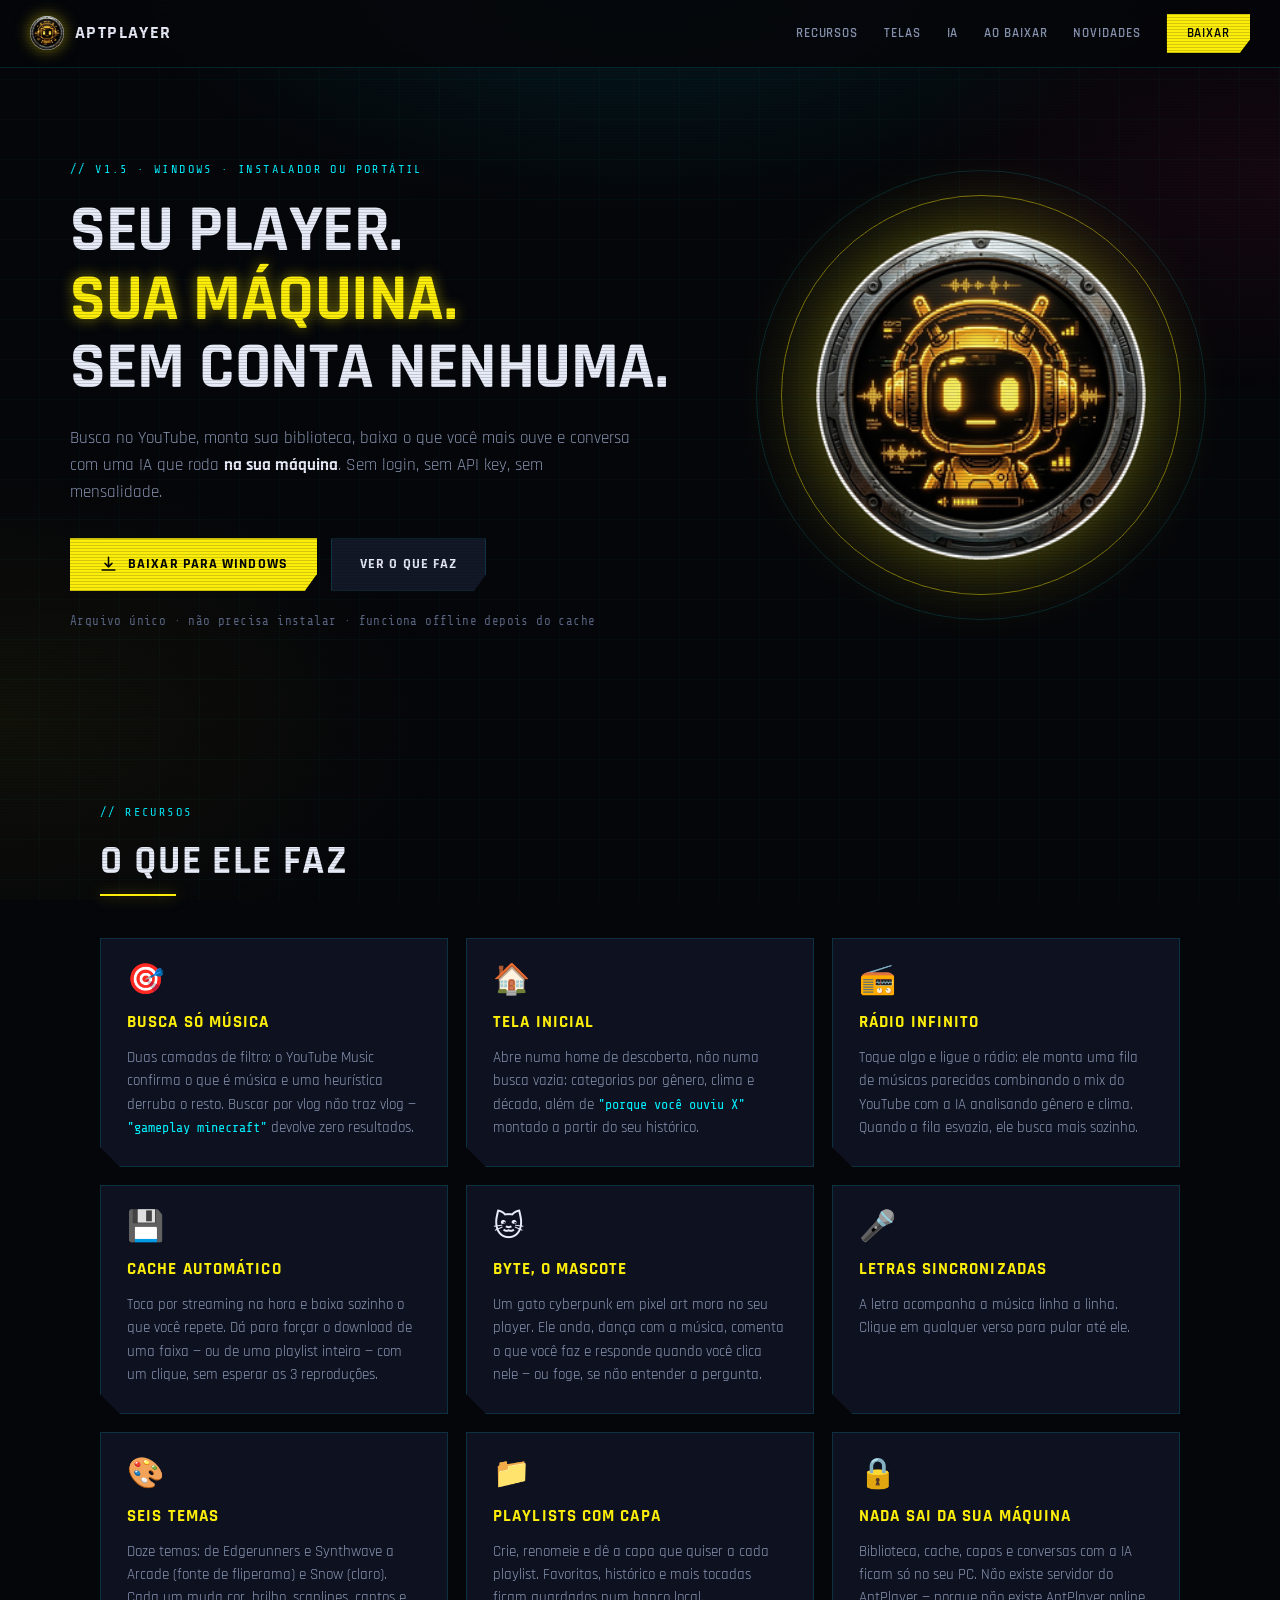
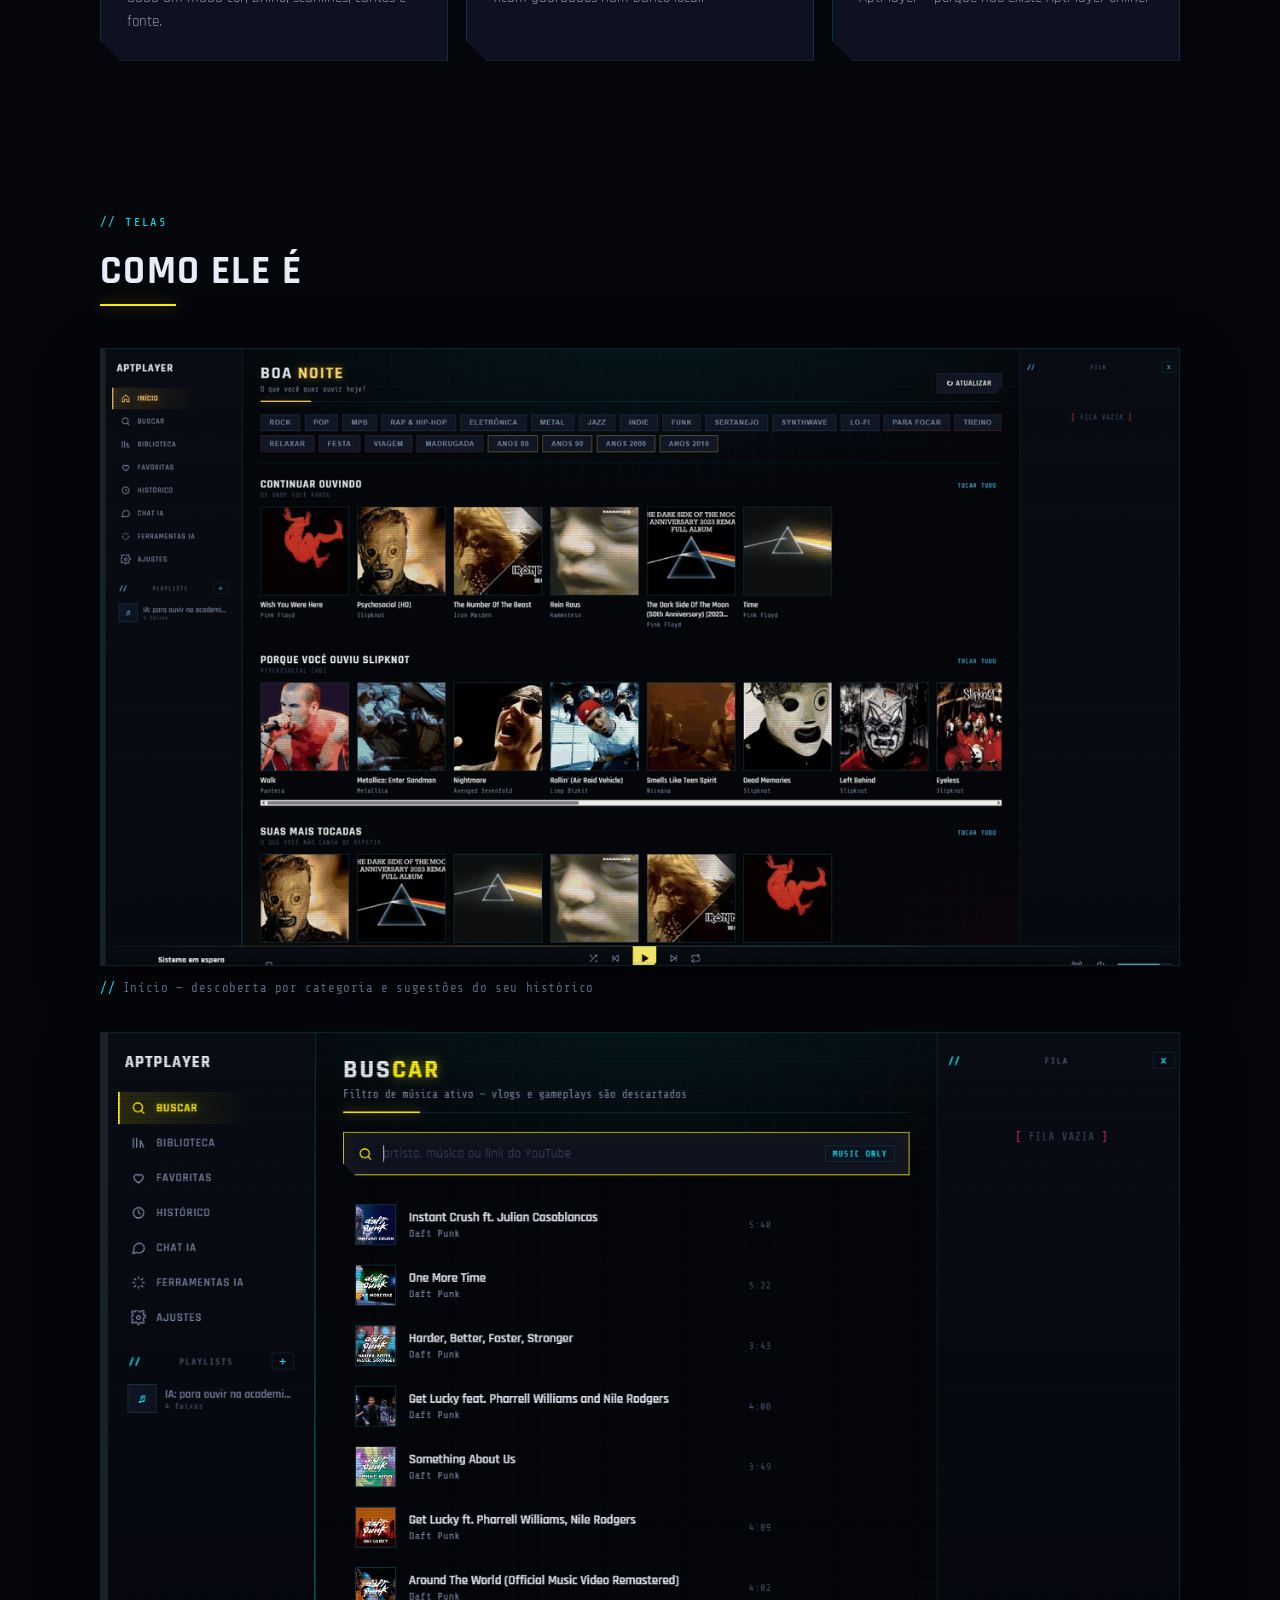
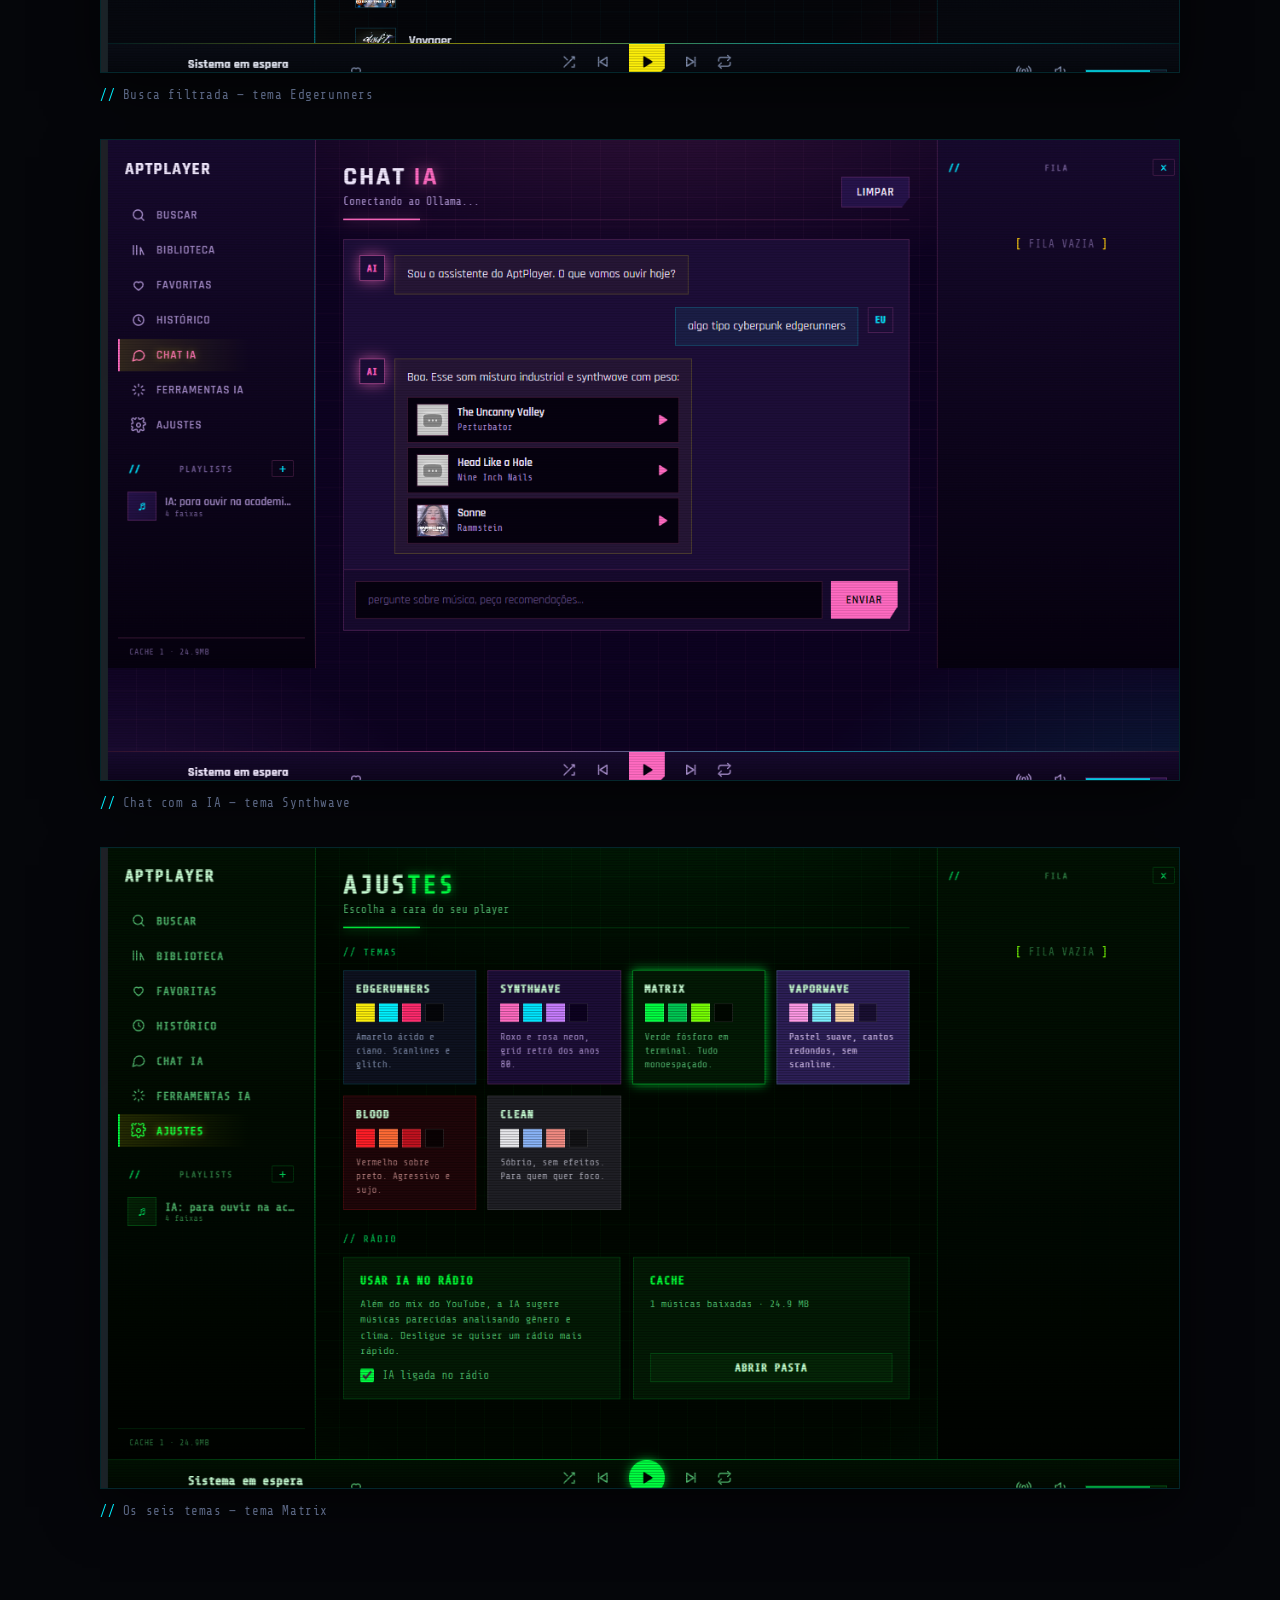
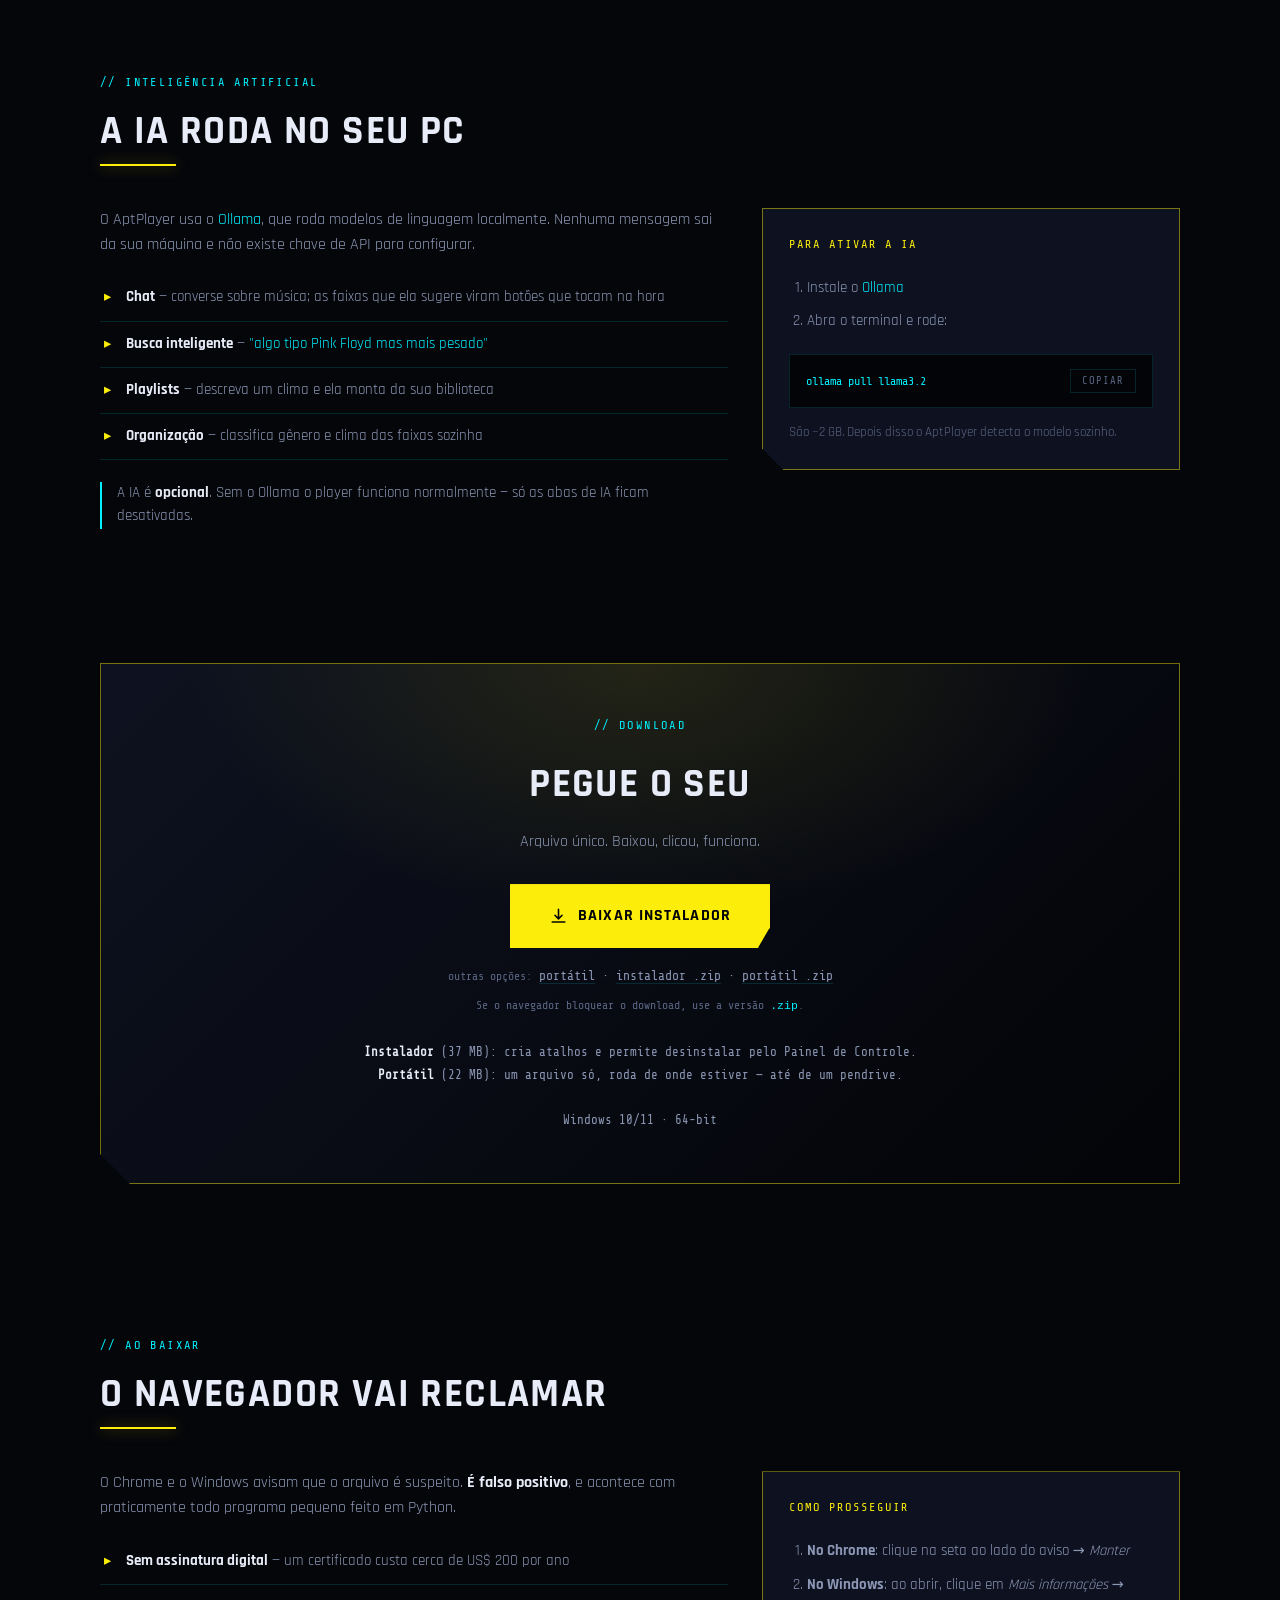
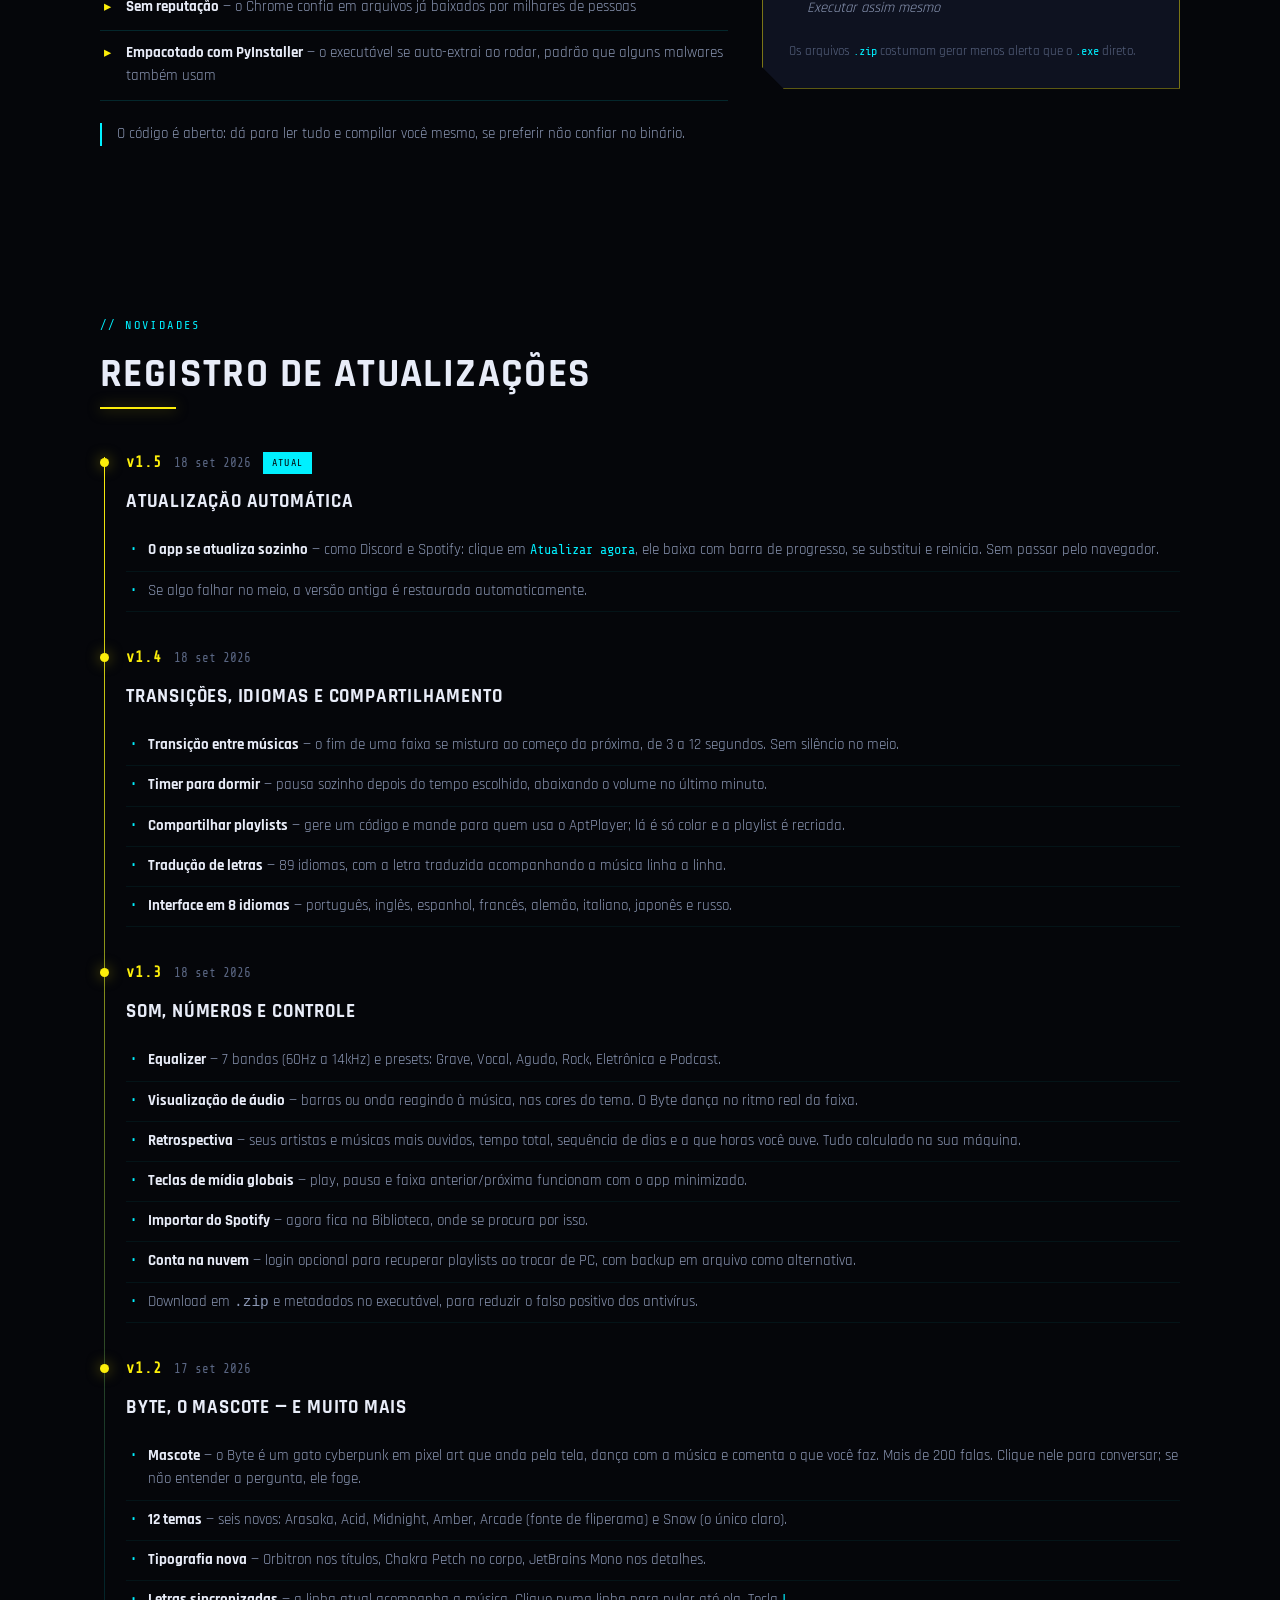
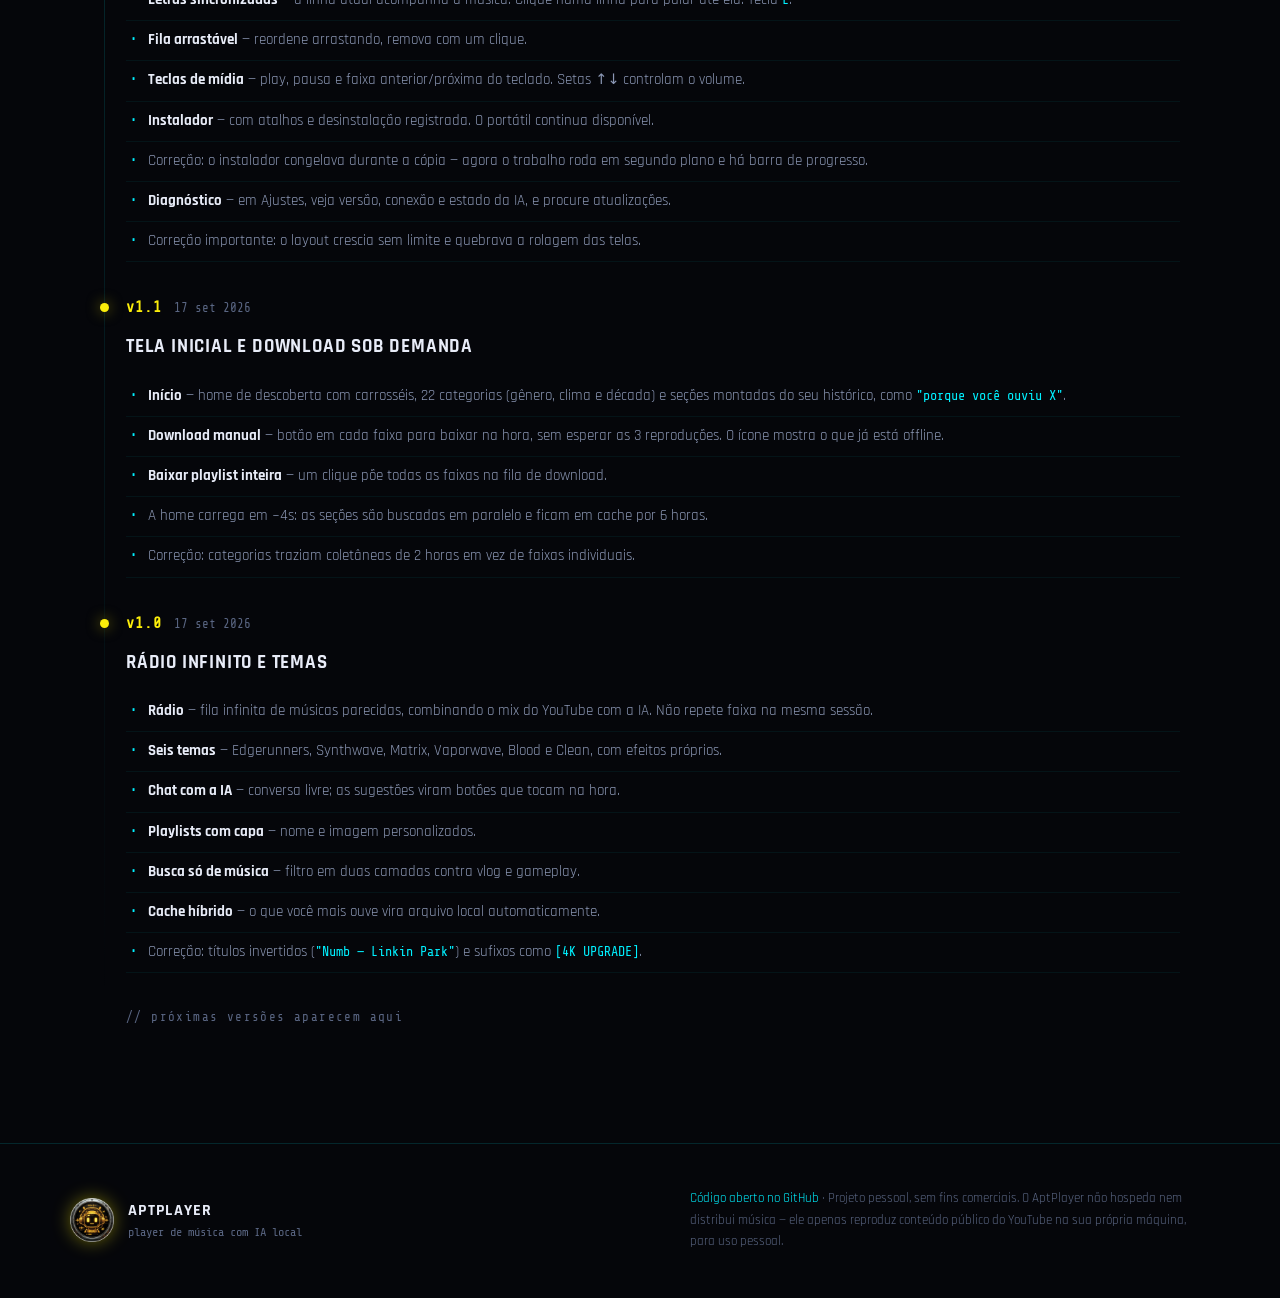
==== docs/index.html @ 970a230d "v1.5: atualizacao automatica no proprio app" ====
<!DOCTYPE html>
<html lang="pt-BR">
<head>
<meta charset="UTF-8">
<meta name="viewport" content="width=device-width, initial-scale=1">
<title>AptPlayer — player de música com IA local</title>
<meta name="description" content="Player de música que busca no YouTube, guarda sua biblioteca offline e conversa com uma IA rodando na sua máquina. Sem conta, sem API key, sem mensalidade.">
<meta property="og:title" content="AptPlayer">
<meta property="og:description" content="Player de música com IA local. Sem conta, sem API key, sem mensalidade.">
<meta property="og:image" content="assets/icon.png">
<meta property="og:type" content="website">
<link rel="icon" href="assets/favicon.ico">
<link rel="preconnect" href="https://fonts.googleapis.com">
<link rel="preconnect" href="https://fonts.gstatic.com" crossorigin>
<link href="https://fonts.googleapis.com/css2?family=Rajdhani:wght@400;500;600;700&family=Share+Tech+Mono&display=swap" rel="stylesheet">
<link rel="stylesheet" href="style.css">
</head>
<body>

<div class="scanlines"></div>
<div class="grid-bg"></div>

<!-- ===== NAV ===== -->
<nav class="nav">
  <a class="nav-brand" href="#top">
    <img src="assets/icon.png" alt="">
    <span>AptPlayer</span>
  </a>
  <div class="nav-links">
    <a href="#recursos">Recursos</a>
    <a href="#telas">Telas</a>
    <a href="#ia">IA</a>
    <a href="#avisos">Ao baixar</a>
    <a href="#changelog">Novidades</a>
    <a class="nav-cta" href="https://github.com/betterdev11312/aptplayer/releases/download/v1.5.0/AptPlayer.exe" download>Baixar</a>
  </div>
</nav>

<!-- ===== HERO ===== -->
<header class="hero" id="top">
  <div class="hero-inner">
    <div class="hero-text">
      <div class="kicker">// v1.5 · Windows · instalador ou portátil</div>
      <h1>Seu player.<br><span class="hl">Sua máquina.</span><br>Sem conta nenhuma.</h1>
      <p class="lead">
        Busca no YouTube, monta sua biblioteca, baixa o que você mais ouve e
        conversa com uma IA que roda <strong>na sua máquina</strong>.
        Sem login, sem API key, sem mensalidade.
      </p>
      <div class="hero-actions">
        <a class="btn primary" href="https://github.com/betterdev11312/aptplayer/releases/download/v1.5.0/AptPlayer.exe" download>
          <svg viewBox="0 0 24 24"><path d="M12 3v12m0 0 4.5-4.5M12 15l-4.5-4.5M4 19h16"/></svg>
          Baixar para Windows
        </a>
        <a class="btn ghost" href="#recursos">Ver o que faz</a>
      </div>
      <div class="hero-meta">
        Arquivo único · não precisa instalar · funciona offline depois do cache
      </div>
    </div>

    <div class="hero-art">
      <img src="assets/icon.png" alt="Ícone do AptPlayer" class="hero-icon">
      <div class="hero-ring"></div>
    </div>
  </div>
</header>

<!-- ===== RECURSOS ===== -->
<section class="section" id="recursos">
  <div class="section-head">
    <div class="kicker">// Recursos</div>
    <h2>O que ele faz</h2>
  </div>

  <div class="cards">
    <article class="card">
      <div class="card-icon">🎯</div>
      <h3>Busca só música</h3>
      <p>
        Duas camadas de filtro: o YouTube Music confirma o que é música e uma
        heurística derruba o resto. Buscar por vlog não traz vlog —
        <em>"gameplay minecraft"</em> devolve zero resultados.
      </p>
    </article>

    <article class="card">
      <div class="card-icon">🏠</div>
      <h3>Tela inicial</h3>
      <p>
        Abre numa home de descoberta, não numa busca vazia: categorias por
        gênero, clima e década, além de <em>"porque você ouviu X"</em> montado
        a partir do seu histórico.
      </p>
    </article>

    <article class="card">
      <div class="card-icon">📻</div>
      <h3>Rádio infinito</h3>
      <p>
        Toque algo e ligue o rádio: ele monta uma fila de músicas parecidas
        combinando o mix do YouTube com a IA analisando gênero e clima.
        Quando a fila esvazia, ele busca mais sozinho.
      </p>
    </article>

    <article class="card">
      <div class="card-icon">💾</div>
      <h3>Cache automático</h3>
      <p>
        Toca por streaming na hora e baixa sozinho o que você repete. Dá para
        forçar o download de uma faixa — ou de uma playlist inteira — com um
        clique, sem esperar as 3 reproduções.
      </p>
    </article>

    <article class="card">
      <div class="card-icon">🐱</div>
      <h3>Byte, o mascote</h3>
      <p>
        Um gato cyberpunk em pixel art mora no seu player. Ele anda, dança com
        a música, comenta o que você faz e responde quando você clica nele —
        ou foge, se não entender a pergunta.
      </p>
    </article>

    <article class="card">
      <div class="card-icon">🎤</div>
      <h3>Letras sincronizadas</h3>
      <p>
        A letra acompanha a música linha a linha. Clique em qualquer verso
        para pular até ele.
      </p>
    </article>

    <article class="card">
      <div class="card-icon">🎨</div>
      <h3>Seis temas</h3>
      <p>
        Doze temas: de Edgerunners e Synthwave a Arcade (fonte de fliperama)
        e Snow (claro). Cada um muda cor, brilho, scanlines, cantos e fonte.
      </p>
    </article>

    <article class="card">
      <div class="card-icon">📁</div>
      <h3>Playlists com capa</h3>
      <p>
        Crie, renomeie e dê a capa que quiser a cada playlist. Favoritas,
        histórico e mais tocadas ficam guardados num banco local.
      </p>
    </article>

    <article class="card">
      <div class="card-icon">🔒</div>
      <h3>Nada sai da sua máquina</h3>
      <p>
        Biblioteca, cache, capas e conversas com a IA ficam só no seu PC.
        Não existe servidor do AptPlayer — porque não existe AptPlayer online.
      </p>
    </article>
  </div>
</section>

<!-- ===== TELAS ===== -->
<section class="section" id="telas">
  <div class="section-head">
    <div class="kicker">// Telas</div>
    <h2>Como ele é</h2>
  </div>

  <div class="shots">
    <figure class="shot">
      <img src="assets/shot-home.png" alt="Tela inicial do AptPlayer" loading="lazy">
      <figcaption>Início — descoberta por categoria e sugestões do seu histórico</figcaption>
    </figure>
    <figure class="shot">
      <img src="assets/shot-search.png" alt="Tela de busca do AptPlayer" loading="lazy">
      <figcaption>Busca filtrada — tema Edgerunners</figcaption>
    </figure>
    <figure class="shot">
      <img src="assets/shot-chat.png" alt="Chat com a IA" loading="lazy">
      <figcaption>Chat com a IA — tema Synthwave</figcaption>
    </figure>
    <figure class="shot">
      <img src="assets/shot-themes.png" alt="Seletor de temas" loading="lazy">
      <figcaption>Os seis temas — tema Matrix</figcaption>
    </figure>
  </div>
</section>

<!-- ===== IA ===== -->
<section class="section" id="ia">
  <div class="section-head">
    <div class="kicker">// Inteligência artificial</div>
    <h2>A IA roda no seu PC</h2>
  </div>

  <div class="split">
    <div class="split-text">
      <p>
        O AptPlayer usa o <a href="https://ollama.com" target="_blank" rel="noopener">Ollama</a>,
        que roda modelos de linguagem localmente. Nenhuma mensagem sai da sua
        máquina e não existe chave de API para configurar.
      </p>
      <ul class="feature-list">
        <li><strong>Chat</strong> — converse sobre música; as faixas que ela sugere viram botões que tocam na hora</li>
        <li><strong>Busca inteligente</strong> — <em>"algo tipo Pink Floyd mas mais pesado"</em></li>
        <li><strong>Playlists</strong> — descreva um clima e ela monta da sua biblioteca</li>
        <li><strong>Organização</strong> — classifica gênero e clima das faixas sozinha</li>
      </ul>
      <p class="note">
        A IA é <strong>opcional</strong>. Sem o Ollama o player funciona normalmente —
        só as abas de IA ficam desativadas.
      </p>
    </div>

    <div class="split-box">
      <div class="box-title">Para ativar a IA</div>
      <ol class="steps">
        <li>Instale o <a href="https://ollama.com" target="_blank" rel="noopener">Ollama</a></li>
        <li>Abra o terminal e rode:</li>
      </ol>
      <div class="code">
        <code>ollama pull llama3.2</code>
        <button class="copy" data-copy="ollama pull llama3.2" title="Copiar">copiar</button>
      </div>
      <p class="box-note">
        São ~2 GB. Depois disso o AptPlayer detecta o modelo sozinho.
      </p>
    </div>
  </div>
</section>

<!-- ===== DOWNLOAD ===== -->
<section class="section download" id="download">
  <div class="dl-box">
    <div class="kicker">// Download</div>
    <h2>Pegue o seu</h2>
    <p>Arquivo único. Baixou, clicou, funciona.</p>
    <a class="btn primary big" href="https://github.com/betterdev11312/aptplayer/releases/download/v1.5.0/AptPlayer-Setup.exe" download>
      <svg viewBox="0 0 24 24"><path d="M12 3v12m0 0 4.5-4.5M12 15l-4.5-4.5M4 19h16"/></svg>
      Baixar instalador
    </a>
    <div class="dl-alt">
      <span>outras opções:</span>
      <a href="https://github.com/betterdev11312/aptplayer/releases/download/v1.5.0/AptPlayer.exe" download>portátil</a> ·
      <a href="https://github.com/betterdev11312/aptplayer/releases/download/v1.5.0/AptPlayer-Setup.zip" download>instalador .zip</a> ·
      <a href="https://github.com/betterdev11312/aptplayer/releases/download/v1.5.0/AptPlayer.zip" download>portátil .zip</a>
      <div class="dl-zip-hint">
        Se o navegador bloquear o download, use a versão <code>.zip</code>.
      </div>
    </div>
    <div class="dl-meta">
      <strong>Instalador</strong> (37 MB): cria atalhos e permite desinstalar
      pelo Painel de Controle.<br>
      <strong>Portátil</strong> (22 MB): um arquivo só, roda de onde estiver —
      até de um pendrive.<br><br>
      Windows 10/11 · 64-bit
    </div>
  </div>
</section>

<!-- ===== AVISOS ===== -->
<section class="section" id="avisos">
  <div class="section-head">
    <div class="kicker">// Ao baixar</div>
    <h2>O navegador vai reclamar</h2>
  </div>

  <div class="split">
    <div class="split-text">
      <p>
        O Chrome e o Windows avisam que o arquivo é suspeito. <strong>É falso
        positivo</strong>, e acontece com praticamente todo programa pequeno
        feito em Python.
      </p>
      <ul class="feature-list">
        <li><strong>Sem assinatura digital</strong> — um certificado custa cerca de US$ 200 por ano</li>
        <li><strong>Sem reputação</strong> — o Chrome confia em arquivos já baixados por milhares de pessoas</li>
        <li><strong>Empacotado com PyInstaller</strong> — o executável se auto-extrai ao rodar, padrão que alguns malwares também usam</li>
      </ul>
      <p class="note">
        O código é aberto: dá para ler tudo e compilar você mesmo, se preferir
        não confiar no binário.
      </p>
    </div>

    <div class="split-box">
      <div class="box-title">Como prosseguir</div>
      <ol class="steps">
        <li><strong>No Chrome</strong>: clique na seta ao lado do aviso →
            <em>Manter</em></li>
        <li><strong>No Windows</strong>: ao abrir, clique em
            <em>Mais informações</em> → <em>Executar assim mesmo</em></li>
      </ol>
      <p class="box-note">
        Os arquivos <code>.zip</code> costumam gerar menos alerta que o
        <code>.exe</code> direto.
      </p>
    </div>
  </div>
</section>

<!-- ===== CHANGELOG ===== -->
<section class="section" id="changelog">
  <div class="section-head">
    <div class="kicker">// Novidades</div>
    <h2>Registro de atualizações</h2>
  </div>

  <div class="timeline">

    <article class="entry">
      <div class="entry-mark"></div>
      <div class="entry-body">
        <div class="entry-head">
          <span class="version">v1.5</span>
          <span class="date">18 set 2026</span>
          <span class="badge-new">atual</span>
        </div>
        <h3>Atualização automática</h3>
        <ul>
          <li><strong>O app se atualiza sozinho</strong> — como Discord e Spotify: clique em <em>Atualizar agora</em>, ele baixa com barra de progresso, se substitui e reinicia. Sem passar pelo navegador.</li>
          <li>Se algo falhar no meio, a versão antiga é restaurada automaticamente.</li>
        </ul>
      </div>
    </article>

    <article class="entry">
      <div class="entry-mark"></div>
      <div class="entry-body">
        <div class="entry-head">
          <span class="version">v1.4</span>
          <span class="date">18 set 2026</span>
        </div>
        <h3>Transições, idiomas e compartilhamento</h3>
        <ul>
          <li><strong>Transição entre músicas</strong> — o fim de uma faixa se mistura ao começo da próxima, de 3 a 12 segundos. Sem silêncio no meio.</li>
          <li><strong>Timer para dormir</strong> — pausa sozinho depois do tempo escolhido, abaixando o volume no último minuto.</li>
          <li><strong>Compartilhar playlists</strong> — gere um código e mande para quem usa o AptPlayer; lá é só colar e a playlist é recriada.</li>
          <li><strong>Tradução de letras</strong> — 89 idiomas, com a letra traduzida acompanhando a música linha a linha.</li>
          <li><strong>Interface em 8 idiomas</strong> — português, inglês, espanhol, francês, alemão, italiano, japonês e russo.</li>
        </ul>
      </div>
    </article>

    <article class="entry">
      <div class="entry-mark"></div>
      <div class="entry-body">
        <div class="entry-head">
          <span class="version">v1.3</span>
          <span class="date">18 set 2026</span>
        </div>
        <h3>Som, números e controle</h3>
        <ul>
          <li><strong>Equalizer</strong> — 7 bandas (60Hz a 14kHz) e presets: Grave, Vocal, Agudo, Rock, Eletrônica e Podcast.</li>
          <li><strong>Visualização de áudio</strong> — barras ou onda reagindo à música, nas cores do tema. O Byte dança no ritmo real da faixa.</li>
          <li><strong>Retrospectiva</strong> — seus artistas e músicas mais ouvidos, tempo total, sequência de dias e a que horas você ouve. Tudo calculado na sua máquina.</li>
          <li><strong>Teclas de mídia globais</strong> — play, pausa e faixa anterior/próxima funcionam com o app minimizado.</li>
          <li><strong>Importar do Spotify</strong> — agora fica na Biblioteca, onde se procura por isso.</li>
          <li><strong>Conta na nuvem</strong> — login opcional para recuperar playlists ao trocar de PC, com backup em arquivo como alternativa.</li>
          <li>Download em <code>.zip</code> e metadados no executável, para reduzir o falso positivo dos antivírus.</li>
        </ul>
      </div>
    </article>

    <article class="entry">
      <div class="entry-mark"></div>
      <div class="entry-body">
        <div class="entry-head">
          <span class="version">v1.2</span>
          <span class="date">17 set 2026</span>
        </div>
        <h3>Byte, o mascote — e muito mais</h3>
        <ul>
          <li><strong>Mascote</strong> — o Byte é um gato cyberpunk em pixel art que anda pela tela, dança com a música e comenta o que você faz. Mais de 200 falas. Clique nele para conversar; se não entender a pergunta, ele foge.</li>
          <li><strong>12 temas</strong> — seis novos: Arasaka, Acid, Midnight, Amber, Arcade (fonte de fliperama) e Snow (o único claro).</li>
          <li><strong>Tipografia nova</strong> — Orbitron nos títulos, Chakra Petch no corpo, JetBrains Mono nos detalhes.</li>
          <li><strong>Letras sincronizadas</strong> — a linha atual acompanha a música. Clique numa linha para pular até ela. Tecla <em>L</em>.</li>
          <li><strong>Fila arrastável</strong> — reordene arrastando, remova com um clique.</li>
          <li><strong>Teclas de mídia</strong> — play, pausa e faixa anterior/próxima do teclado. Setas ↑↓ controlam o volume.</li>
          <li><strong>Instalador</strong> — com atalhos e desinstalação registrada. O portátil continua disponível.</li>
          <li>Correção: o instalador congelava durante a cópia — agora o trabalho roda em segundo plano e há barra de progresso.</li>
          <li><strong>Diagnóstico</strong> — em Ajustes, veja versão, conexão e estado da IA, e procure atualizações.</li>
          <li>Correção importante: o layout crescia sem limite e quebrava a rolagem das telas.</li>
        </ul>
      </div>
    </article>

    <article class="entry">
      <div class="entry-mark"></div>
      <div class="entry-body">
        <div class="entry-head">
          <span class="version">v1.1</span>
          <span class="date">17 set 2026</span>
        </div>
        <h3>Tela inicial e download sob demanda</h3>
        <ul>
          <li><strong>Início</strong> — home de descoberta com carrosséis, 22 categorias (gênero, clima e década) e seções montadas do seu histórico, como <em>"porque você ouviu X"</em>.</li>
          <li><strong>Download manual</strong> — botão em cada faixa para baixar na hora, sem esperar as 3 reproduções. O ícone mostra o que já está offline.</li>
          <li><strong>Baixar playlist inteira</strong> — um clique põe todas as faixas na fila de download.</li>
          <li>A home carrega em ~4s: as seções são buscadas em paralelo e ficam em cache por 6 horas.</li>
          <li>Correção: categorias traziam coletâneas de 2 horas em vez de faixas individuais.</li>
        </ul>
      </div>
    </article>

    <article class="entry">
      <div class="entry-mark"></div>
      <div class="entry-body">
        <div class="entry-head">
          <span class="version">v1.0</span>
          <span class="date">17 set 2026</span>
        </div>
        <h3>Rádio infinito e temas</h3>
        <ul>
          <li><strong>Rádio</strong> — fila infinita de músicas parecidas, combinando o mix do YouTube com a IA. Não repete faixa na mesma sessão.</li>
          <li><strong>Seis temas</strong> — Edgerunners, Synthwave, Matrix, Vaporwave, Blood e Clean, com efeitos próprios.</li>
          <li><strong>Chat com a IA</strong> — conversa livre; as sugestões viram botões que tocam na hora.</li>
          <li><strong>Playlists com capa</strong> — nome e imagem personalizados.</li>
          <li><strong>Busca só de música</strong> — filtro em duas camadas contra vlog e gameplay.</li>
          <li><strong>Cache híbrido</strong> — o que você mais ouve vira arquivo local automaticamente.</li>
          <li>Correção: títulos invertidos (<em>"Numb — Linkin Park"</em>) e sufixos como <em>[4K UPGRADE]</em>.</li>
        </ul>
      </div>
    </article>

  </div>

  <p class="soon">// próximas versões aparecem aqui</p>
</section>

<!-- ===== FOOTER ===== -->
<footer class="footer">
  <div class="footer-inner">
    <div class="footer-brand">
      <img src="assets/icon.png" alt="">
      <div>
        <div class="footer-name">AptPlayer</div>
        <div class="footer-tag">player de música com IA local</div>
      </div>
    </div>
    <p class="footer-note">
      <a href="https://github.com/betterdev11312/aptplayer" target="_blank" rel="noopener">Código aberto no GitHub</a> ·

      Projeto pessoal, sem fins comerciais. O AptPlayer não hospeda nem
      distribui música — ele apenas reproduz conteúdo público do YouTube na
      sua própria máquina, para uso pessoal.
    </p>
  </div>
</footer>

<script src="script.js"></script>
</body>
</html>
---- docs/style.css ----
/* ============================================================
   AptPlayer — site
   Mesma linguagem visual do app: Cyberpunk / Edgerunners
   ============================================================ */

:root {
  --bg:        #05060a;
  --bg-deep:   #030407;
  --panel:     #0a0d16;
  --panel-2:   #0e1220;
  --elev:      #131828;
  --hover:     #1a2137;

  --yellow:    #fcee0a;
  --cyan:      #00f0ff;
  --magenta:   #ff2a6d;

  --text:      #e8ecf8;
  --text-dim:  #8b97b4;
  --text-faint:#5a6683;

  --line:      rgba(0, 240, 255, .14);
  --line-hot:  rgba(252, 238, 10, .45);

  --glow-y:    0 0 14px rgba(252, 238, 10, .5);
  --glow-c:    0 0 14px rgba(0, 240, 255, .5);

  --font:      "Rajdhani", "Segoe UI", system-ui, sans-serif;
  --mono:      "Share Tech Mono", Consolas, monospace;

  --max:       1140px;
}

* { margin: 0; padding: 0; box-sizing: border-box; }

html { scroll-behavior: smooth; scroll-padding-top: 90px; }

body {
  font-family: var(--font);
  background: var(--bg);
  color: var(--text);
  line-height: 1.6;
  overflow-x: hidden;
  -webkit-font-smoothing: antialiased;
}

svg { width: 20px; height: 20px; fill: none; stroke: currentColor;
      stroke-width: 2; stroke-linecap: round; stroke-linejoin: round; }

a { color: var(--cyan); text-decoration: none; transition: color .15s; }
a:hover { color: var(--yellow); }

/* ---- fundo ---- */
.grid-bg {
  position: fixed; inset: 0; z-index: -2; pointer-events: none;
  background:
    radial-gradient(ellipse 70% 50% at 50% -5%, rgba(0,240,255,.10), transparent 60%),
    radial-gradient(ellipse 50% 40% at 100% 20%, rgba(255,42,109,.07), transparent 60%),
    radial-gradient(ellipse 60% 50% at 0% 80%, rgba(252,238,10,.05), transparent 60%),
    linear-gradient(transparent 97%, rgba(0,240,255,.045) 100%) 0 0 / 100% 40px,
    linear-gradient(90deg, transparent 97%, rgba(0,240,255,.045) 100%) 0 0 / 40px 100%;
}
.scanlines {
  position: fixed; inset: 0; z-index: 999; pointer-events: none;
  background: repeating-linear-gradient(to bottom,
    rgba(0,0,0,0) 0 2px, rgba(0,0,0,.16) 2px 3px);
  mix-blend-mode: multiply;
}

/* ==================== NAV ==================== */
.nav {
  position: sticky; top: 0; z-index: 100;
  display: flex; align-items: center; justify-content: space-between;
  gap: 20px; padding: 14px 30px;
  background: rgba(5, 6, 10, .86);
  backdrop-filter: blur(12px);
  border-bottom: 1px solid var(--line);
}
.nav-brand { display: flex; align-items: center; gap: 11px; color: var(--text); }
.nav-brand img { width: 34px; height: 34px; filter: drop-shadow(0 0 8px rgba(252,238,10,.5)); }
.nav-brand span {
  font-size: 18px; font-weight: 700; letter-spacing: 1.4px; text-transform: uppercase;
}
.nav-links { display: flex; align-items: center; gap: 26px; }
.nav-links a {
  font-size: 13px; font-weight: 600; letter-spacing: .9px;
  text-transform: uppercase; color: var(--text-dim);
}
.nav-links a:hover { color: var(--yellow); }
.nav-cta {
  background: var(--yellow); color: var(--bg-deep) !important;
  padding: 9px 20px; box-shadow: var(--glow-y);
  clip-path: polygon(0 0, 100% 0, 100% 66%, calc(100% - 10px) 100%, 0 100%);
  transition: background .15s, box-shadow .15s;
}
.nav-cta:hover { background: #fff45a; box-shadow: 0 0 22px rgba(252,238,10,.85); }

/* ==================== HERO ==================== */
.hero { padding: 92px 30px 96px; }
.hero-inner {
  max-width: var(--max); margin: 0 auto;
  display: grid; grid-template-columns: 1.15fr .85fr;
  gap: 60px; align-items: center;
}

.kicker {
  font-family: var(--mono); font-size: 12px; color: var(--cyan);
  letter-spacing: 2.4px; text-transform: uppercase; margin-bottom: 18px;
}

.hero h1 {
  font-size: clamp(38px, 5.4vw, 66px); font-weight: 700;
  line-height: 1.04; letter-spacing: -.5px; text-transform: uppercase;
  margin-bottom: 22px;
}
.hl { color: var(--yellow); text-shadow: var(--glow-y); }

.lead {
  font-size: 17px; color: var(--text-dim); max-width: 560px; margin-bottom: 32px;
}
.lead strong { color: var(--text); }

.hero-actions { display: flex; gap: 14px; flex-wrap: wrap; margin-bottom: 20px; }

.btn {
  display: inline-flex; align-items: center; gap: 10px;
  padding: 14px 28px; font-size: 14px; font-weight: 700;
  letter-spacing: 1.1px; text-transform: uppercase;
  border: 1px solid var(--line); cursor: pointer;
  clip-path: polygon(0 0, 100% 0, 100% 68%, calc(100% - 12px) 100%, 0 100%);
  transition: all .16s;
}
.btn.primary {
  background: var(--yellow); color: var(--bg-deep) !important;
  border-color: var(--yellow); box-shadow: var(--glow-y);
}
.btn.primary:hover {
  background: #fff45a; border-color: #fff45a;
  box-shadow: 0 0 26px rgba(252,238,10,.9); transform: translateY(-2px);
}
.btn.ghost { background: var(--elev); color: var(--text) !important; }
.btn.ghost:hover {
  border-color: var(--cyan); color: var(--cyan) !important; box-shadow: var(--glow-c);
}
.btn.big { padding: 18px 38px; font-size: 16px; }
.btn svg { width: 19px; height: 19px; }

.hero-meta {
  font-family: var(--mono); font-size: 12.5px; color: var(--text-faint);
  letter-spacing: .4px;
}

.hero-art { position: relative; display: grid; place-items: center; }
.hero-icon {
  width: min(330px, 78%); position: relative; z-index: 2;
  filter: drop-shadow(0 0 40px rgba(252,238,10,.4));
  animation: float 6s ease-in-out infinite;
}
@keyframes float {
  0%, 100% { transform: translateY(0); }
  50% { transform: translateY(-14px); }
}
.hero-ring {
  position: absolute; width: min(400px, 92%); aspect-ratio: 1;
  border: 1px solid var(--line-hot); border-radius: 50%;
  animation: spin 26s linear infinite;
}
.hero-ring::before, .hero-ring::after {
  content: ""; position: absolute; border-radius: 50%;
  border: 1px solid var(--line);
}
.hero-ring::before { inset: -26px; }
.hero-ring::after  { inset: 30px; border-style: dashed; opacity: .5; }
@keyframes spin { to { transform: rotate(360deg); } }

/* ==================== SEÇÕES ==================== */
.section { padding: 76px 30px; max-width: var(--max); margin: 0 auto; }
.section-head { margin-bottom: 42px; }
.section-head h2 {
  font-size: clamp(28px, 3.6vw, 40px); font-weight: 700;
  text-transform: uppercase; letter-spacing: 1.4px; line-height: 1.1;
  position: relative; display: inline-block; padding-bottom: 12px;
}
.section-head h2::after {
  content: ""; position: absolute; left: 0; bottom: 0; width: 76px; height: 2px;
  background: var(--yellow); box-shadow: var(--glow-y);
}

/* ---- cards ---- */
.cards {
  display: grid; grid-template-columns: repeat(auto-fit, minmax(290px, 1fr));
  gap: 18px;
}
.card {
  background: var(--panel-2); border: 1px solid var(--line);
  padding: 26px; transition: all .18s;
  clip-path: polygon(0 0, 100% 0, 100% 100%, 20px 100%, 0 calc(100% - 20px));
}
.card:hover {
  border-color: var(--line-hot); transform: translateY(-4px);
  box-shadow: 0 10px 34px rgba(0,0,0,.5), 0 0 22px rgba(252,238,10,.12);
}
.card-icon { font-size: 30px; margin-bottom: 14px; line-height: 1; }
.card h3 {
  font-size: 17px; font-weight: 700; color: var(--yellow);
  text-transform: uppercase; letter-spacing: 1.1px; margin-bottom: 11px;
}
.card p { font-size: 14.5px; color: var(--text-dim); }
.card em { color: var(--cyan); font-style: normal; font-family: var(--mono); font-size: 13.5px; }

/* ---- screenshots ---- */
.shots { display: flex; flex-direction: column; gap: 34px; }
.shot { position: relative; }
.shot img {
  width: 100%; display: block;
  border: 1px solid var(--line);
  box-shadow: 0 18px 50px rgba(0,0,0,.6);
  transition: border-color .2s, transform .2s;
}
.shot:hover img { border-color: var(--line-hot); transform: scale(1.008); }
.shot figcaption {
  margin-top: 12px; font-family: var(--mono); font-size: 12.5px;
  color: var(--text-faint); letter-spacing: .6px;
}
.shot figcaption::before { content: "// "; color: var(--cyan); }

/* ---- split (IA) ---- */
.split {
  display: grid; grid-template-columns: 1.2fr .8fr; gap: 34px; align-items: start;
}
.split-text p { color: var(--text-dim); font-size: 15.5px; margin-bottom: 18px; }
.split-text strong { color: var(--text); }
.note {
  border-left: 2px solid var(--cyan); padding-left: 15px;
  font-size: 14.5px !important;
}

.feature-list { list-style: none; margin-bottom: 22px; }
.feature-list li {
  padding: 11px 0 11px 26px; position: relative;
  border-bottom: 1px solid var(--line); color: var(--text-dim); font-size: 14.5px;
}
.feature-list li::before {
  content: "▸"; position: absolute; left: 4px; color: var(--yellow);
}
.feature-list strong { color: var(--text); }
.feature-list em { color: var(--cyan); font-style: normal; }

.split-box {
  background: var(--panel-2); border: 1px solid var(--line-hot); padding: 26px;
  clip-path: polygon(0 0, 100% 0, 100% 100%, 22px 100%, 0 calc(100% - 22px));
}
.box-title {
  font-family: var(--mono); font-size: 12px; color: var(--yellow);
  letter-spacing: 2px; text-transform: uppercase; margin-bottom: 18px;
}
.steps { margin-left: 18px; color: var(--text-dim); font-size: 14.5px; margin-bottom: 16px; }
.steps li { padding: 5px 0; }
.steps::marker { color: var(--yellow); }

.code {
  display: flex; align-items: center; justify-content: space-between; gap: 12px;
  background: var(--bg-deep); border: 1px solid var(--line);
  padding: 14px 16px; margin-bottom: 14px;
}
.code code {
  font-family: var(--mono); font-size: 14px; color: var(--cyan);
  user-select: all; word-break: break-all;
}
.copy {
  background: none; border: 1px solid var(--line); color: var(--text-faint);
  font-family: var(--mono); font-size: 10.5px; letter-spacing: 1px;
  text-transform: uppercase; padding: 5px 11px; cursor: pointer;
  flex-shrink: 0; transition: all .15s;
}
.copy:hover { border-color: var(--yellow); color: var(--yellow); }
.copy.done { border-color: var(--yellow); color: var(--yellow); }

.box-note { font-size: 13px; color: var(--text-faint); }

/* ---- download ---- */
.download { padding-top: 40px; }
.dl-box {
  background: linear-gradient(135deg, var(--panel-2), var(--bg-deep));
  border: 1px solid var(--line-hot); padding: 52px 40px;
  text-align: center; position: relative; overflow: hidden;
  clip-path: polygon(0 0, 100% 0, 100% 100%, 30px 100%, 0 calc(100% - 30px));
}
.dl-box::before {
  content: ""; position: absolute; inset: 0; pointer-events: none;
  background: radial-gradient(ellipse 60% 70% at 50% 0%, rgba(252,238,10,.10), transparent 70%);
}
.dl-box > * { position: relative; }
.dl-box h2 {
  font-size: clamp(28px, 3.6vw, 40px); font-weight: 700;
  text-transform: uppercase; letter-spacing: 1.4px; margin-bottom: 12px;
}
.dl-box > p { color: var(--text-dim); margin-bottom: 30px; font-size: 16px; }
.dl-meta {
  margin-top: 26px; font-family: var(--mono); font-size: 12.5px;
  color: var(--text-dim); line-height: 1.8;
}
.dl-meta .dim { color: var(--text-faint); font-size: 12px; }
.dl-meta em { color: var(--cyan); font-style: normal; }

/* ---- changelog ---- */
.timeline { position: relative; padding-left: 26px; }
.timeline::before {
  content: ""; position: absolute; left: 4px; top: 6px; bottom: 6px; width: 1px;
  background: linear-gradient(180deg, var(--yellow), var(--line), transparent);
}
.entry { position: relative; padding-bottom: 34px; }
.entry-mark {
  position: absolute; left: -26px; top: 7px;
  width: 9px; height: 9px; background: var(--yellow);
  box-shadow: var(--glow-y); border-radius: 50%;
}
.entry-head { display: flex; align-items: center; gap: 12px; margin-bottom: 12px; flex-wrap: wrap; }
.version {
  font-family: var(--mono); font-size: 15px; font-weight: 700; color: var(--yellow);
  letter-spacing: 1px;
}
.date { font-family: var(--mono); font-size: 12.5px; color: var(--text-faint); }
.badge-new {
  font-family: var(--mono); font-size: 10px; letter-spacing: 1.2px;
  text-transform: uppercase; color: var(--bg-deep); background: var(--cyan);
  padding: 3px 9px;
}
.entry h3 {
  font-size: 19px; font-weight: 700; margin-bottom: 14px;
  text-transform: uppercase; letter-spacing: .8px;
}
.entry ul { list-style: none; }
.entry li {
  padding: 8px 0 8px 22px; position: relative;
  color: var(--text-dim); font-size: 14.5px;
  border-bottom: 1px solid rgba(0,240,255,.06);
}
.entry li::before { content: "·"; position: absolute; left: 6px; color: var(--cyan); font-weight: 700; }
.entry strong { color: var(--text); }
.entry em { color: var(--cyan); font-style: normal; font-family: var(--mono); font-size: 13.5px; }

.soon {
  font-family: var(--mono); font-size: 12.5px; color: var(--text-faint);
  letter-spacing: 1.4px; padding-left: 26px;
}

/* ---- footer ---- */
.footer { border-top: 1px solid var(--line); padding: 44px 30px; margin-top: 40px; }
.footer-inner {
  max-width: var(--max); margin: 0 auto;
  display: flex; align-items: center; justify-content: space-between;
  gap: 34px; flex-wrap: wrap;
}
.footer-brand { display: flex; align-items: center; gap: 14px; }
.footer-brand img { width: 44px; height: 44px; filter: drop-shadow(0 0 9px rgba(252,238,10,.4)); }
.footer-name {
  font-size: 16px; font-weight: 700; text-transform: uppercase; letter-spacing: 1.3px;
}
.footer-tag { font-family: var(--mono); font-size: 12px; color: var(--text-faint); }
.footer-note {
  font-size: 12.5px; color: var(--text-faint); max-width: 520px; line-height: 1.7;
}

/* ==================== RESPONSIVO ==================== */
@media (max-width: 900px) {
  .hero-inner { grid-template-columns: 1fr; gap: 44px; }
  .hero-art { order: -1; }
  .hero-icon { width: min(220px, 60%); }
  .hero-ring { width: min(270px, 74%); }
  .split { grid-template-columns: 1fr; }
  .nav-links a:not(.nav-cta) { display: none; }
  .section { padding: 54px 22px; }
  .hero { padding: 54px 22px 64px; }
  .dl-box { padding: 40px 24px; }
}

@media (max-width: 520px) {
  .nav { padding: 12px 18px; }
  .btn { width: 100%; justify-content: center; }
  .hero-actions { flex-direction: column; }
  .footer-inner { flex-direction: column; align-items: flex-start; }
}

@media (prefers-reduced-motion: reduce) {
  * { animation: none !important; transition: none !important; }
  html { scroll-behavior: auto; }
}


/* duas opções de download lado a lado */
.dl-options { display: flex; gap: 14px; justify-content: center; flex-wrap: wrap; }
.dl-meta strong { color: var(--text); }
@media (max-width: 520px) { .dl-options { flex-direction: column; } }


.dl-alt {
  margin-top: 14px; font-family: var(--mono); font-size: 12px;
  color: var(--text-faint);
}
.dl-alt a { color: var(--text-dim); }
.dl-alt a:hover { color: var(--yellow); }
.split-box code {
  font-family: var(--mono); font-size: 12px; color: var(--cyan);
}


.dl-alt { margin-top: 18px; font-size: 13px; color: var(--text-dim); }
.dl-alt span { font-family: var(--mono); font-size: 11.5px; color: var(--text-faint); }
.dl-alt a { color: var(--text-dim); border-bottom: 1px solid var(--line); }
.dl-alt a:hover { color: var(--yellow); border-color: var(--line-hot); }
.dl-zip-hint {
  margin-top: 10px; font-size: 11.5px; color: var(--text-faint);
  font-family: var(--mono);
}
.dl-zip-hint code { color: var(--cyan); }
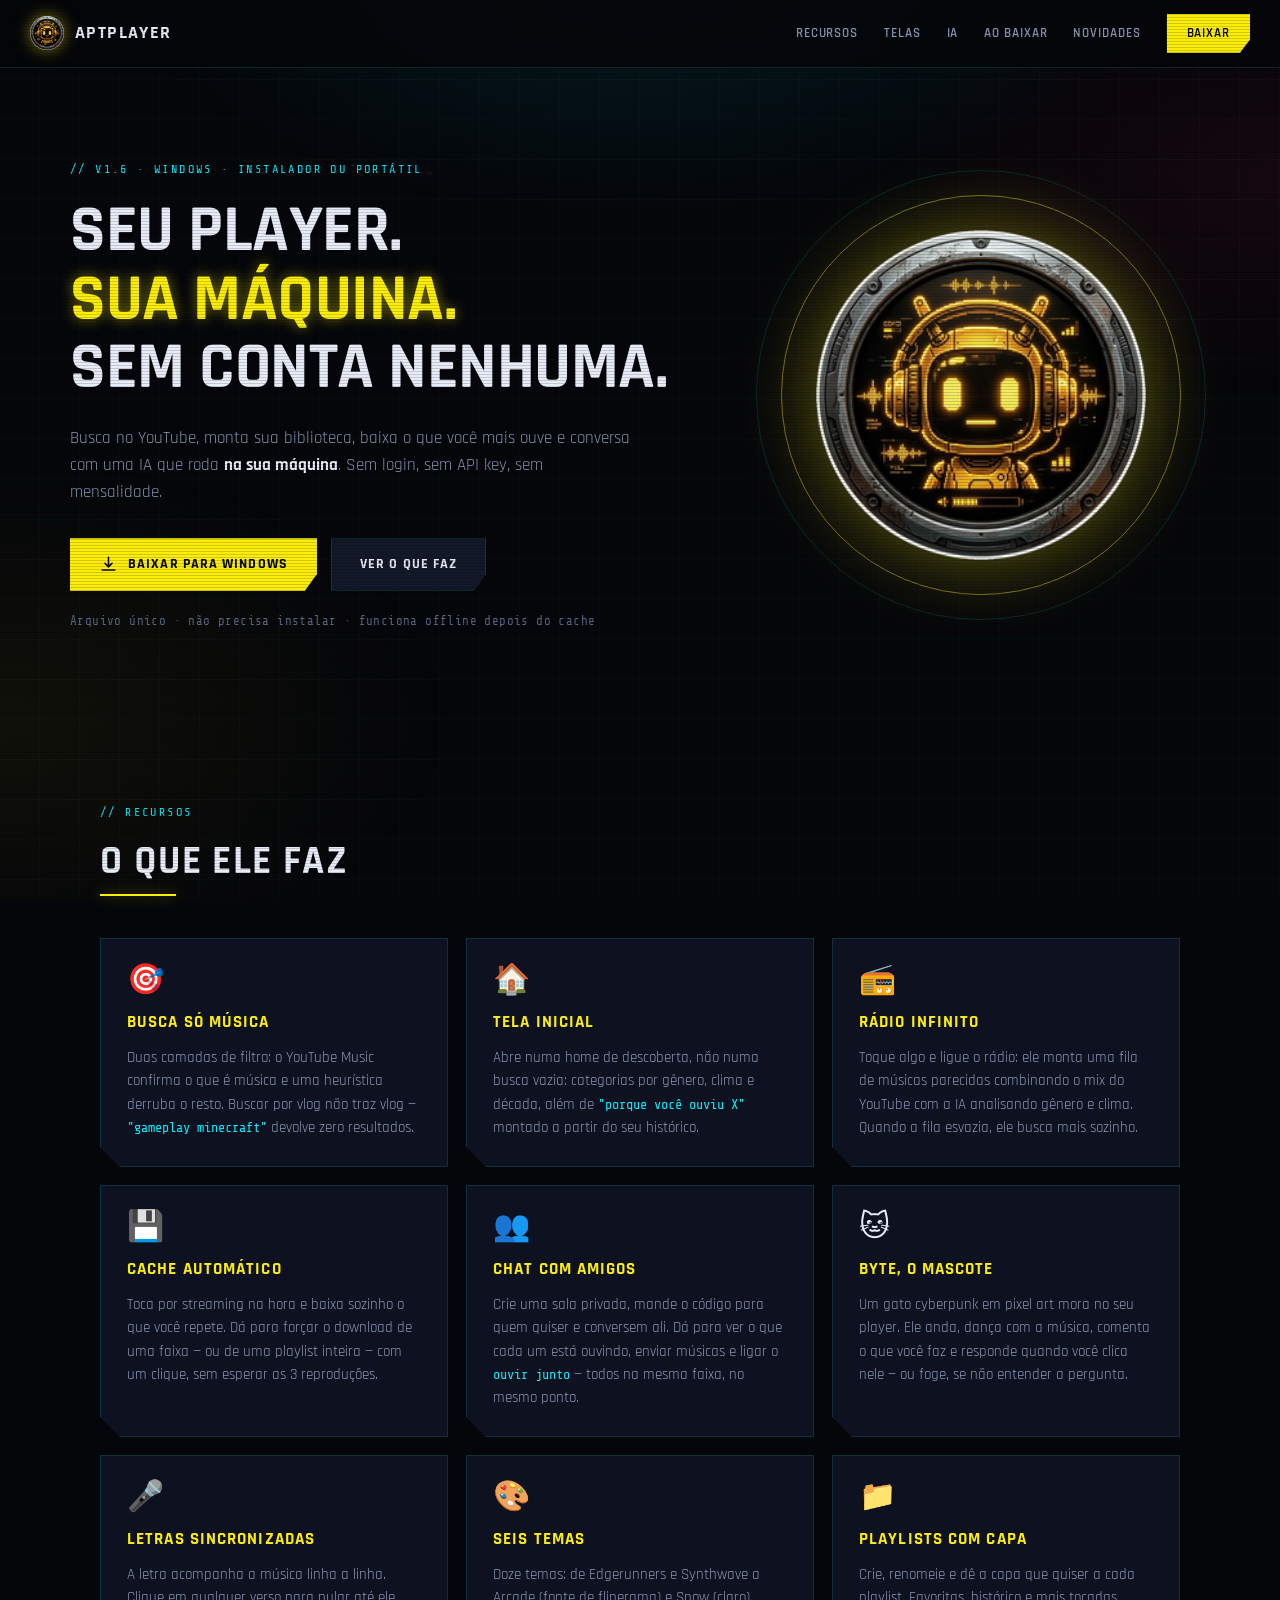
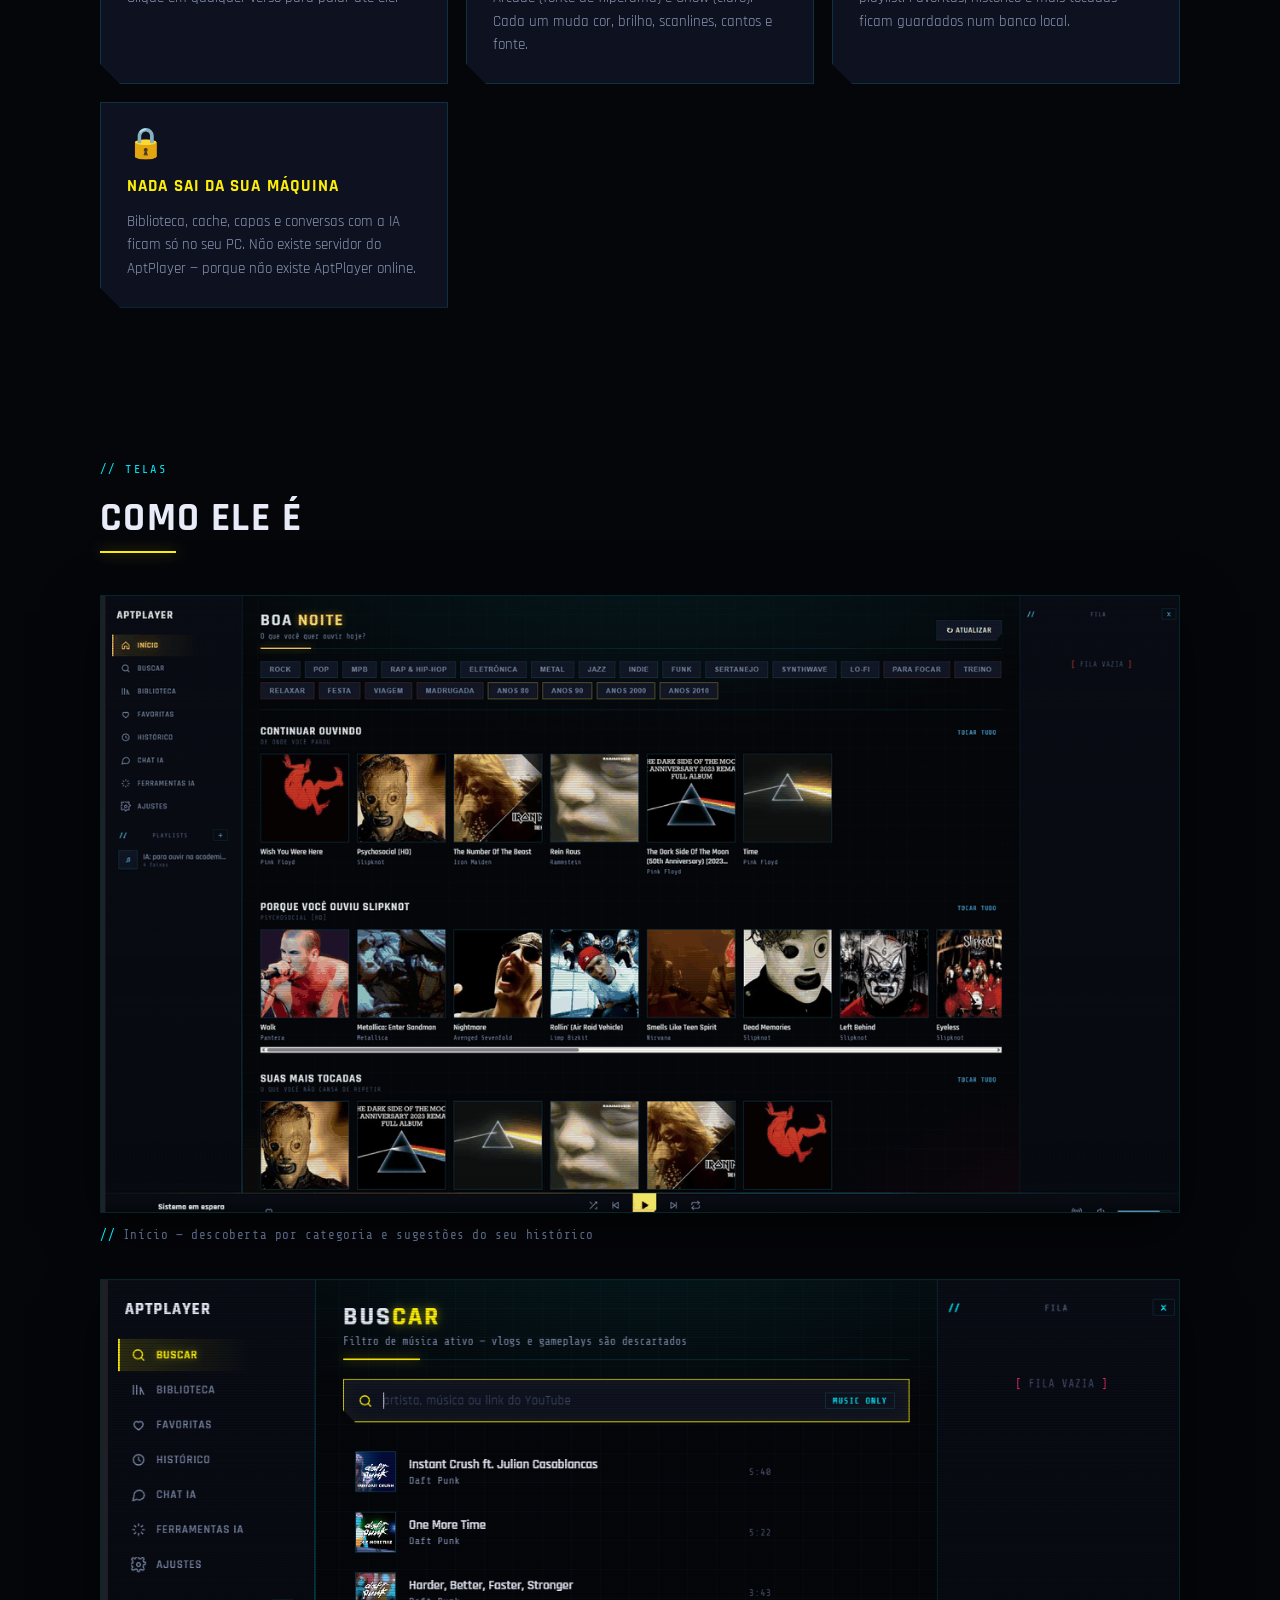
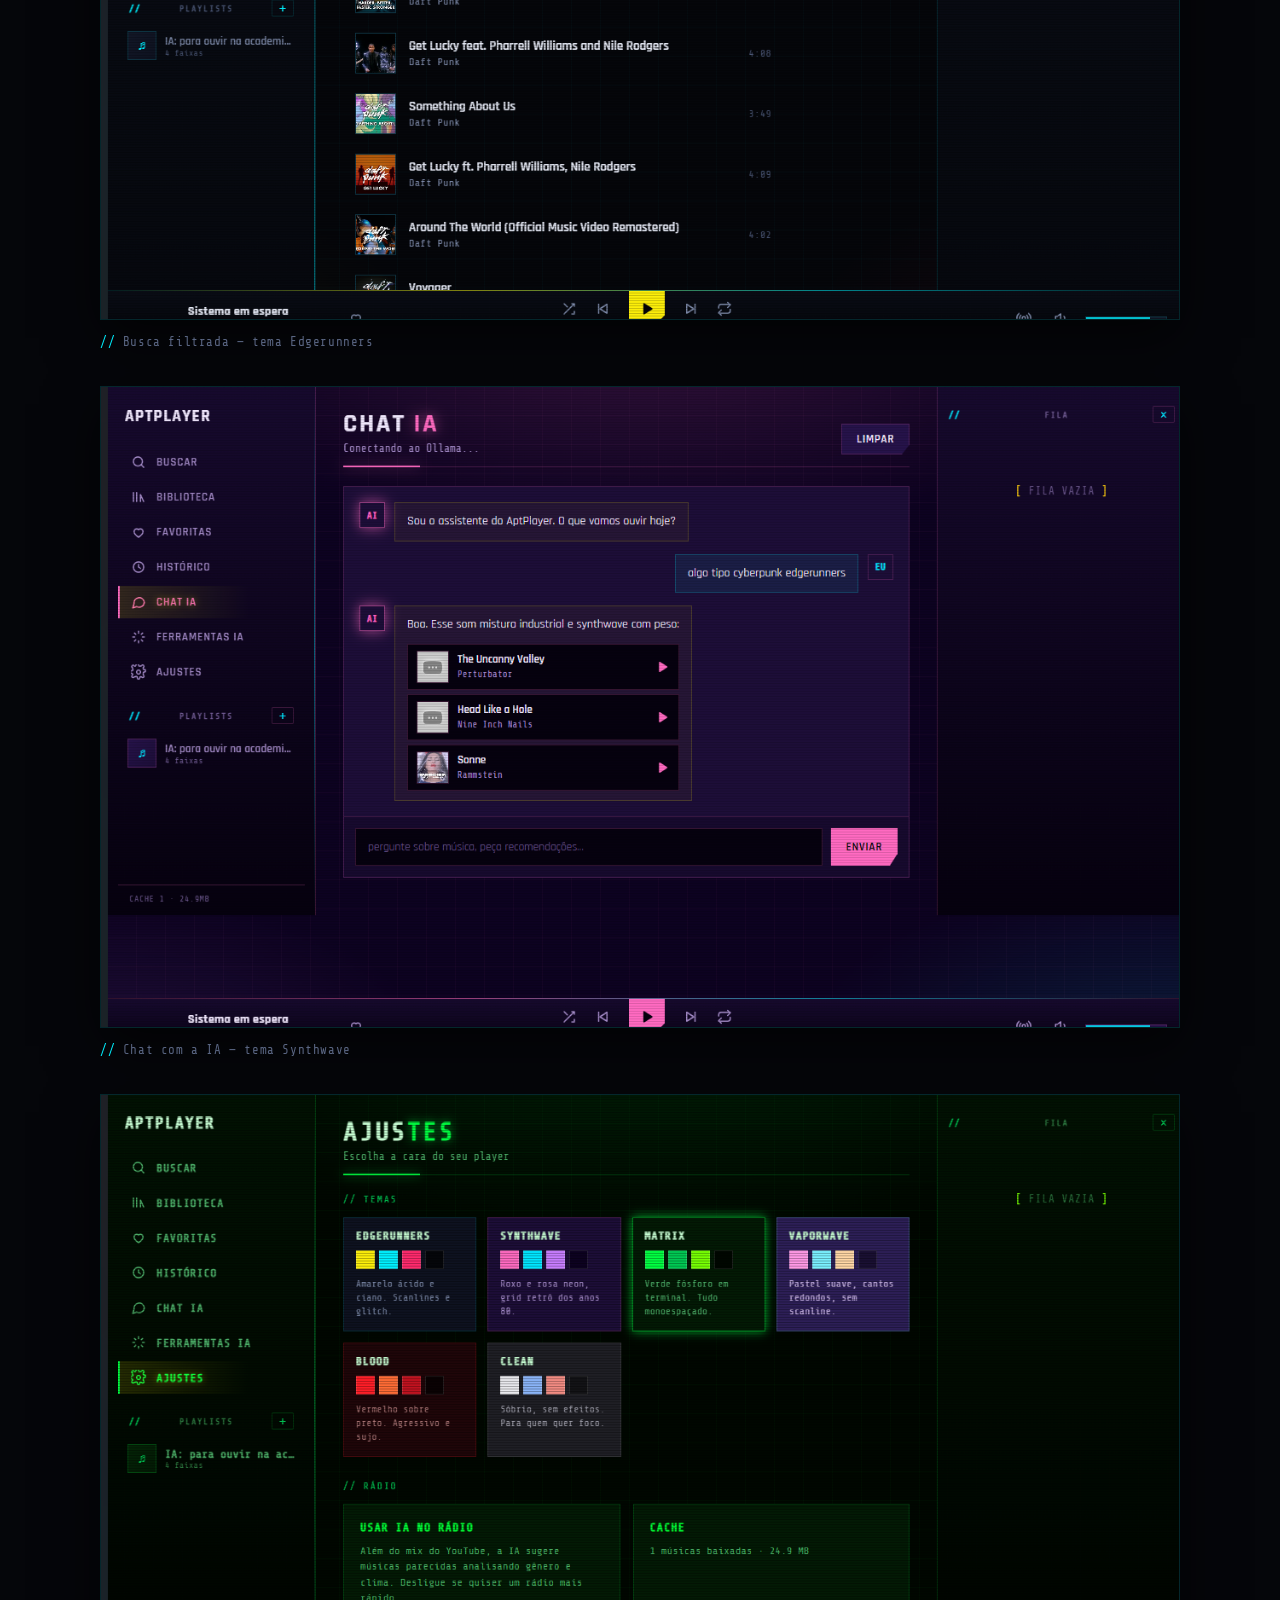
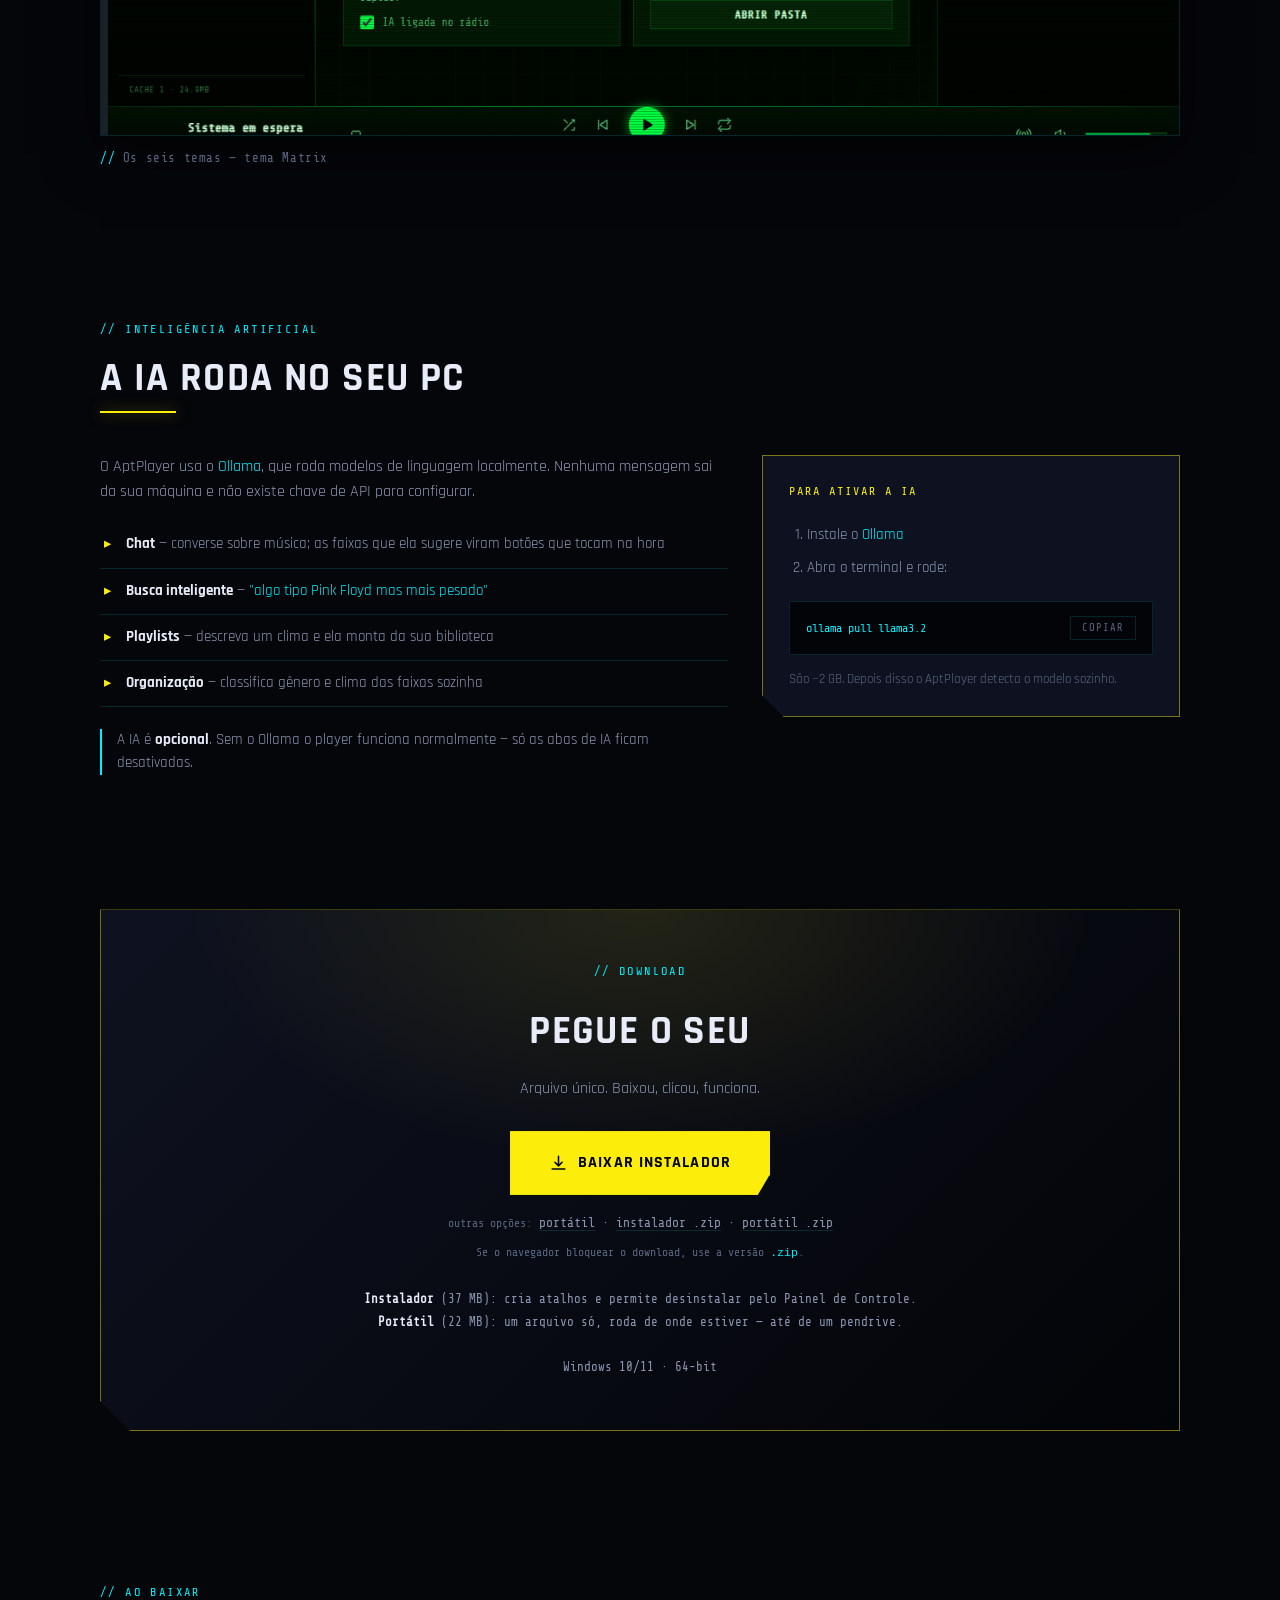
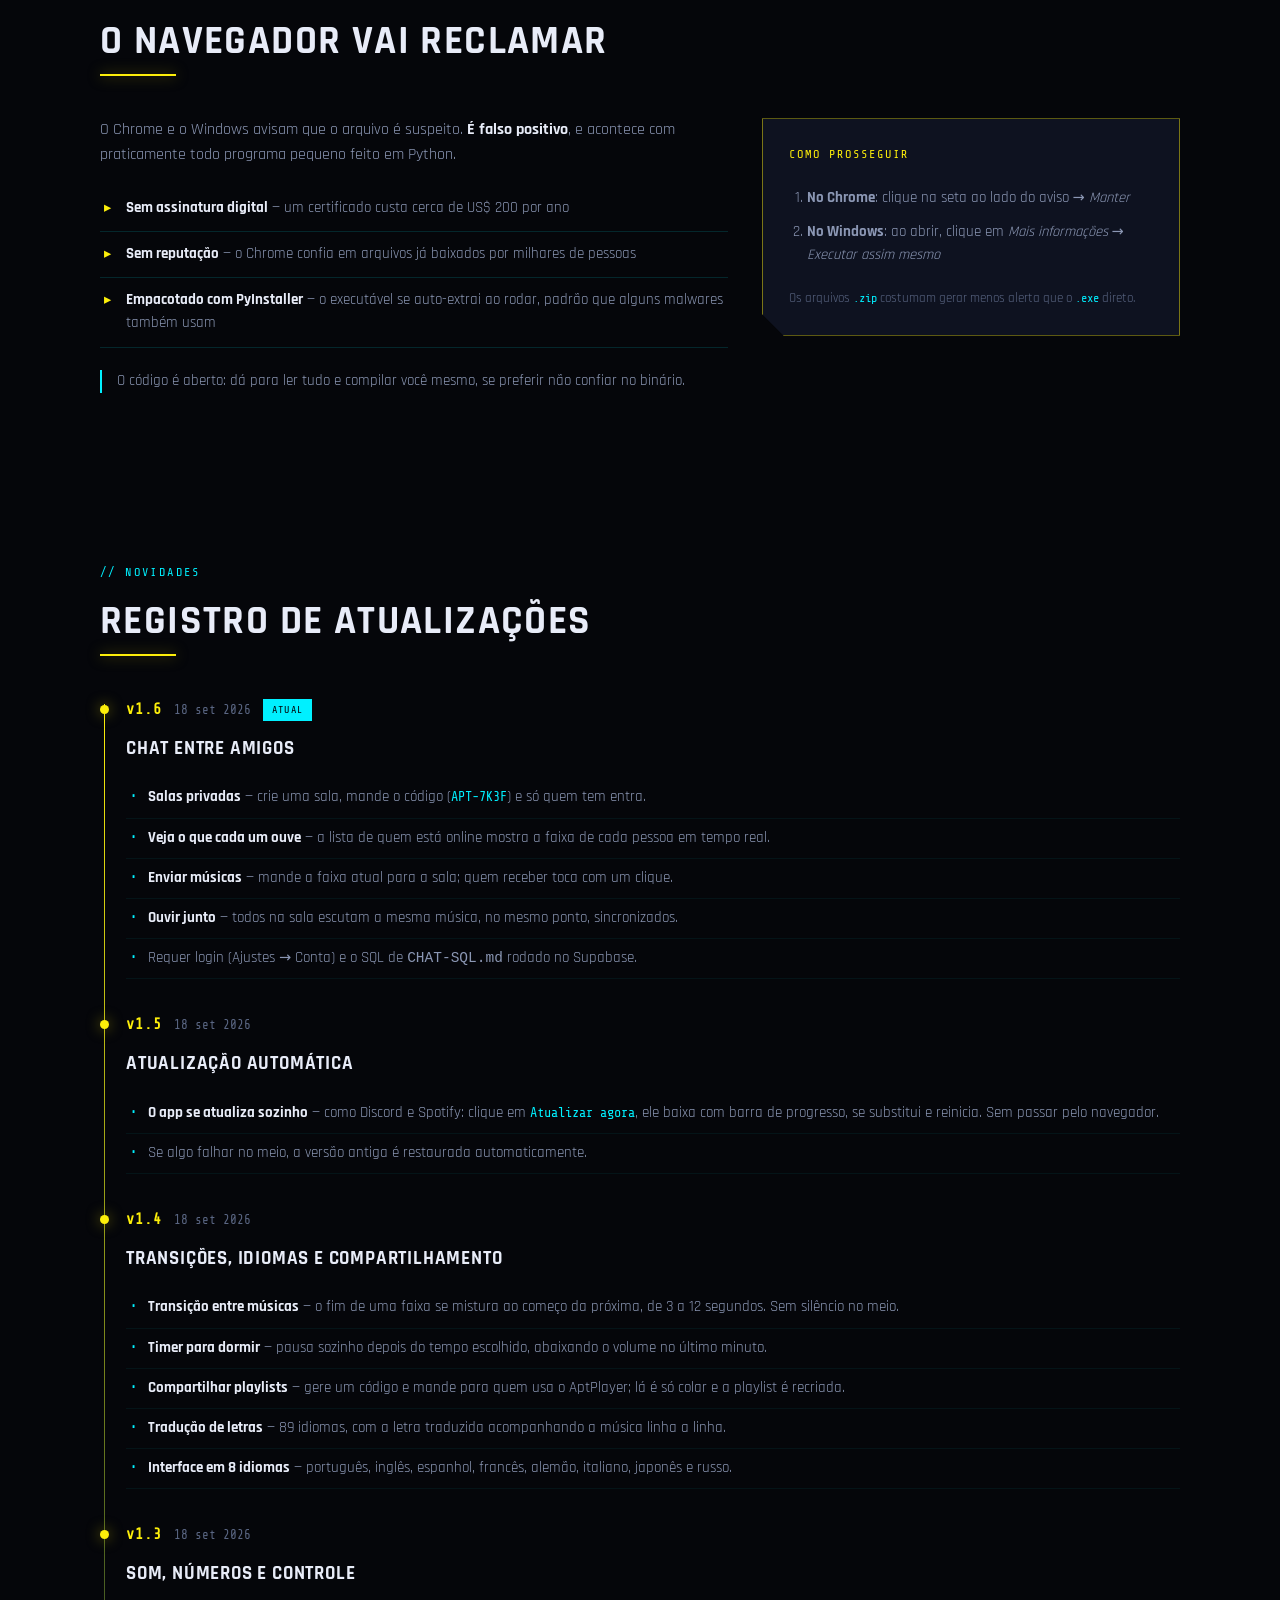
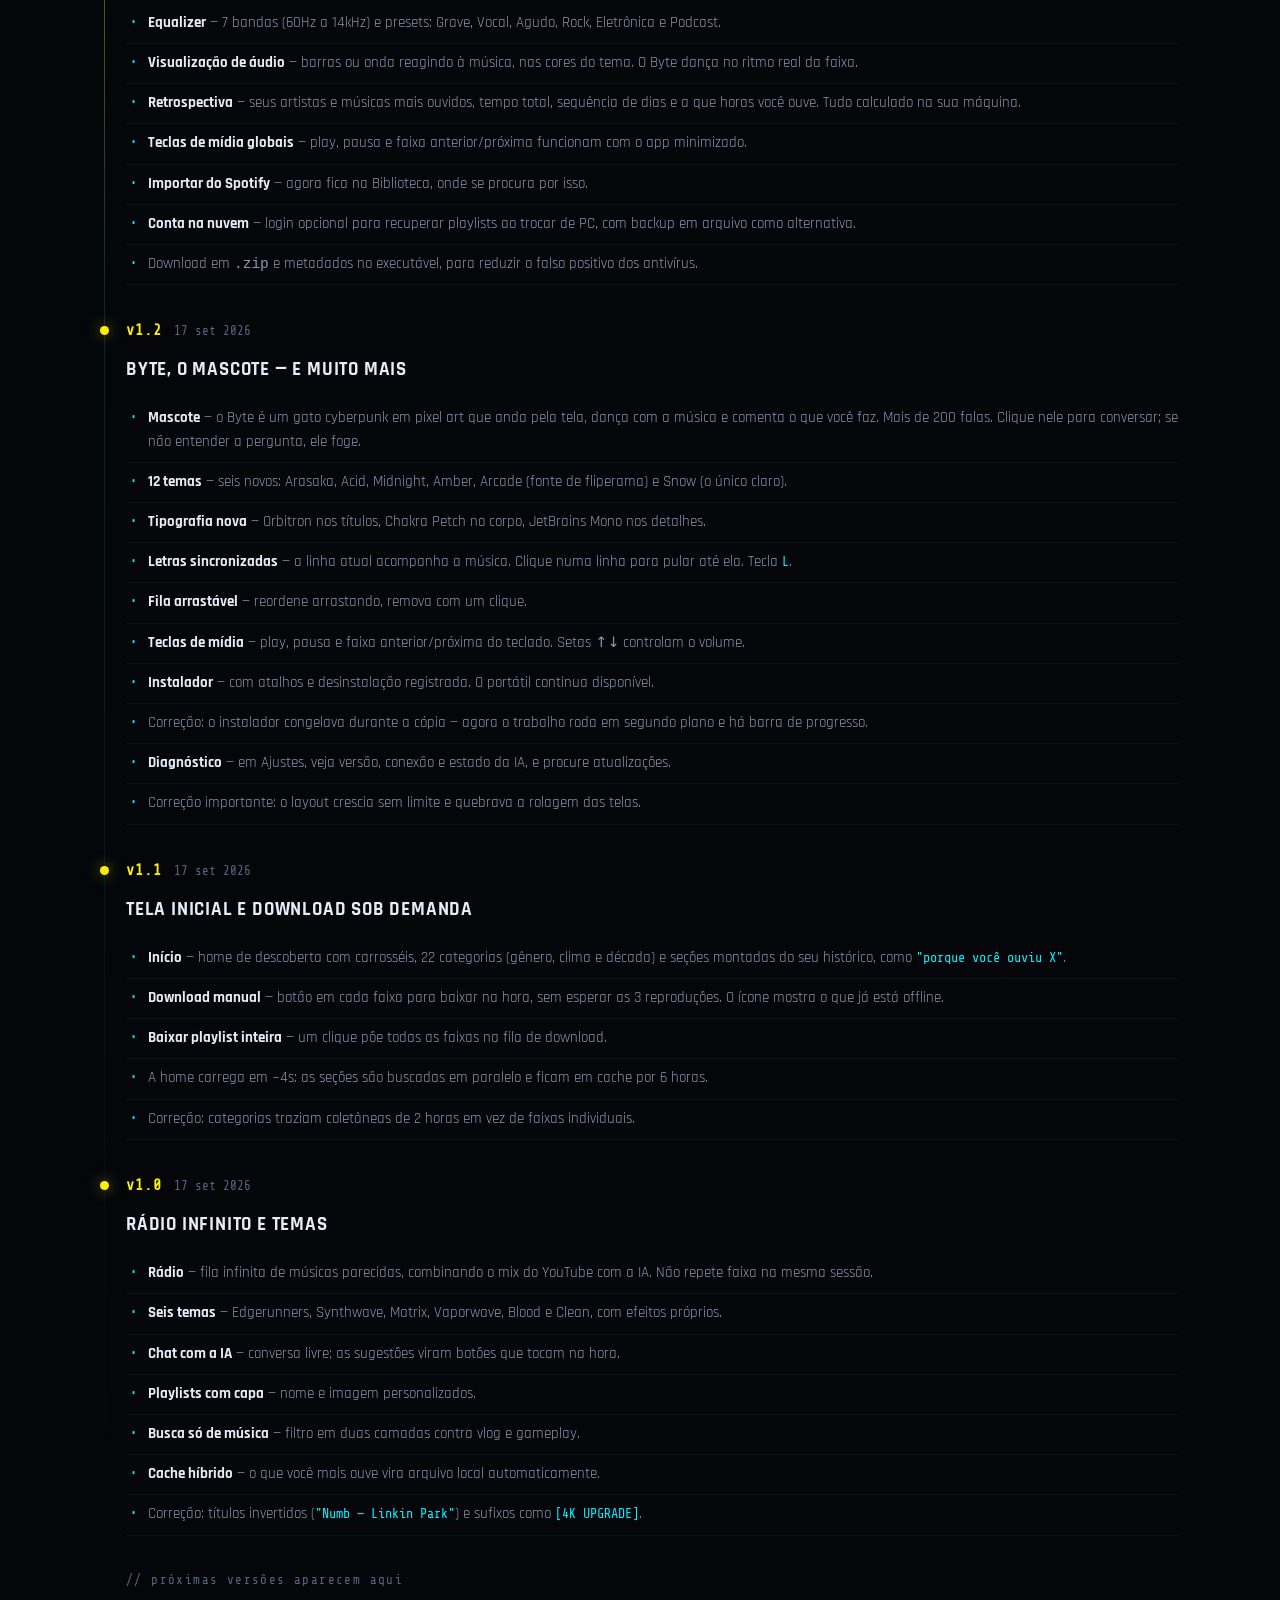
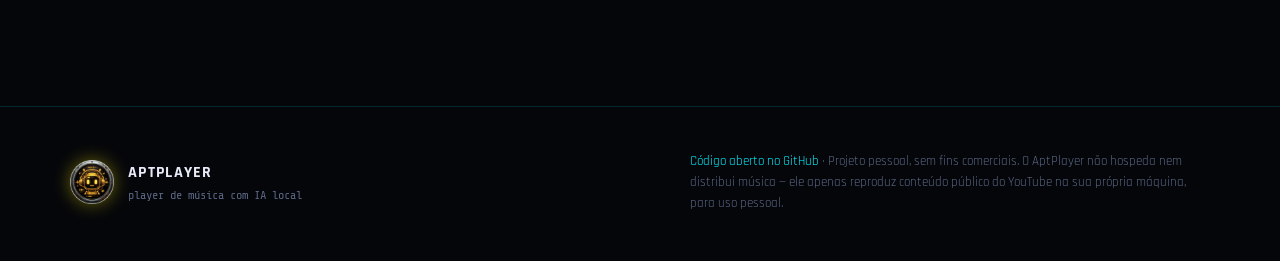
==== commit 79837743: "v1.6: chat entre amigos com salas, presenca e ouvir junto" ====
--- a/docs/index.html
+++ b/docs/index.html
@@ -32,7 +32,7 @@
     <a href="#ia">IA</a>
     <a href="#avisos">Ao baixar</a>
     <a href="#changelog">Novidades</a>
-    <a class="nav-cta" href="https://github.com/betterdev11312/aptplayer/releases/download/v1.5.0/AptPlayer.exe" download>Baixar</a>
+    <a class="nav-cta" href="https://github.com/betterdev11312/aptplayer/releases/download/v1.6.0/AptPlayer.exe" download>Baixar</a>
   </div>
 </nav>
 
@@ -40,7 +40,7 @@
 <header class="hero" id="top">
   <div class="hero-inner">
     <div class="hero-text">
-      <div class="kicker">// v1.5 · Windows · instalador ou portátil</div>
+      <div class="kicker">// v1.6 · Windows · instalador ou portátil</div>
       <h1>Seu player.<br><span class="hl">Sua máquina.</span><br>Sem conta nenhuma.</h1>
       <p class="lead">
         Busca no YouTube, monta sua biblioteca, baixa o que você mais ouve e
@@ -48,7 +48,7 @@
         Sem login, sem API key, sem mensalidade.
       </p>
       <div class="hero-actions">
-        <a class="btn primary" href="https://github.com/betterdev11312/aptplayer/releases/download/v1.5.0/AptPlayer.exe" download>
+        <a class="btn primary" href="https://github.com/betterdev11312/aptplayer/releases/download/v1.6.0/AptPlayer.exe" download>
           <svg viewBox="0 0 24 24"><path d="M12 3v12m0 0 4.5-4.5M12 15l-4.5-4.5M4 19h16"/></svg>
           Baixar para Windows
         </a>
@@ -111,6 +111,16 @@
         Toca por streaming na hora e baixa sozinho o que você repete. Dá para
         forçar o download de uma faixa — ou de uma playlist inteira — com um
         clique, sem esperar as 3 reproduções.
+      </p>
+    </article>
+
+    <article class="card">
+      <div class="card-icon">👥</div>
+      <h3>Chat com amigos</h3>
+      <p>
+        Crie uma sala privada, mande o código para quem quiser e conversem
+        ali. Dá para ver o que cada um está ouvindo, enviar músicas e ligar o
+        <em>ouvir junto</em> — todos na mesma faixa, no mesmo ponto.
       </p>
     </article>
 
@@ -238,15 +248,15 @@
     <div class="kicker">// Download</div>
     <h2>Pegue o seu</h2>
     <p>Arquivo único. Baixou, clicou, funciona.</p>
-    <a class="btn primary big" href="https://github.com/betterdev11312/aptplayer/releases/download/v1.5.0/AptPlayer-Setup.exe" download>
+    <a class="btn primary big" href="https://github.com/betterdev11312/aptplayer/releases/download/v1.6.0/AptPlayer-Setup.exe" download>
       <svg viewBox="0 0 24 24"><path d="M12 3v12m0 0 4.5-4.5M12 15l-4.5-4.5M4 19h16"/></svg>
       Baixar instalador
     </a>
     <div class="dl-alt">
       <span>outras opções:</span>
-      <a href="https://github.com/betterdev11312/aptplayer/releases/download/v1.5.0/AptPlayer.exe" download>portátil</a> ·
-      <a href="https://github.com/betterdev11312/aptplayer/releases/download/v1.5.0/AptPlayer-Setup.zip" download>instalador .zip</a> ·
-      <a href="https://github.com/betterdev11312/aptplayer/releases/download/v1.5.0/AptPlayer.zip" download>portátil .zip</a>
+      <a href="https://github.com/betterdev11312/aptplayer/releases/download/v1.6.0/AptPlayer.exe" download>portátil</a> ·
+      <a href="https://github.com/betterdev11312/aptplayer/releases/download/v1.6.0/AptPlayer-Setup.zip" download>instalador .zip</a> ·
+      <a href="https://github.com/betterdev11312/aptplayer/releases/download/v1.6.0/AptPlayer.zip" download>portátil .zip</a>
       <div class="dl-zip-hint">
         Se o navegador bloquear o download, use a versão <code>.zip</code>.
       </div>
@@ -315,9 +325,27 @@
       <div class="entry-mark"></div>
       <div class="entry-body">
         <div class="entry-head">
+          <span class="version">v1.6</span>
+          <span class="date">18 set 2026</span>
+          <span class="badge-new">atual</span>
+        </div>
+        <h3>Chat entre amigos</h3>
+        <ul>
+          <li><strong>Salas privadas</strong> — crie uma sala, mande o código (<em>APT-7K3F</em>) e só quem tem entra.</li>
+          <li><strong>Veja o que cada um ouve</strong> — a lista de quem está online mostra a faixa de cada pessoa em tempo real.</li>
+          <li><strong>Enviar músicas</strong> — mande a faixa atual para a sala; quem receber toca com um clique.</li>
+          <li><strong>Ouvir junto</strong> — todos na sala escutam a mesma música, no mesmo ponto, sincronizados.</li>
+          <li>Requer login (Ajustes → Conta) e o SQL de <code>CHAT-SQL.md</code> rodado no Supabase.</li>
+        </ul>
+      </div>
+    </article>
+
+    <article class="entry">
+      <div class="entry-mark"></div>
+      <div class="entry-body">
+        <div class="entry-head">
           <span class="version">v1.5</span>
           <span class="date">18 set 2026</span>
-          <span class="badge-new">atual</span>
         </div>
         <h3>Atualização automática</h3>
         <ul>
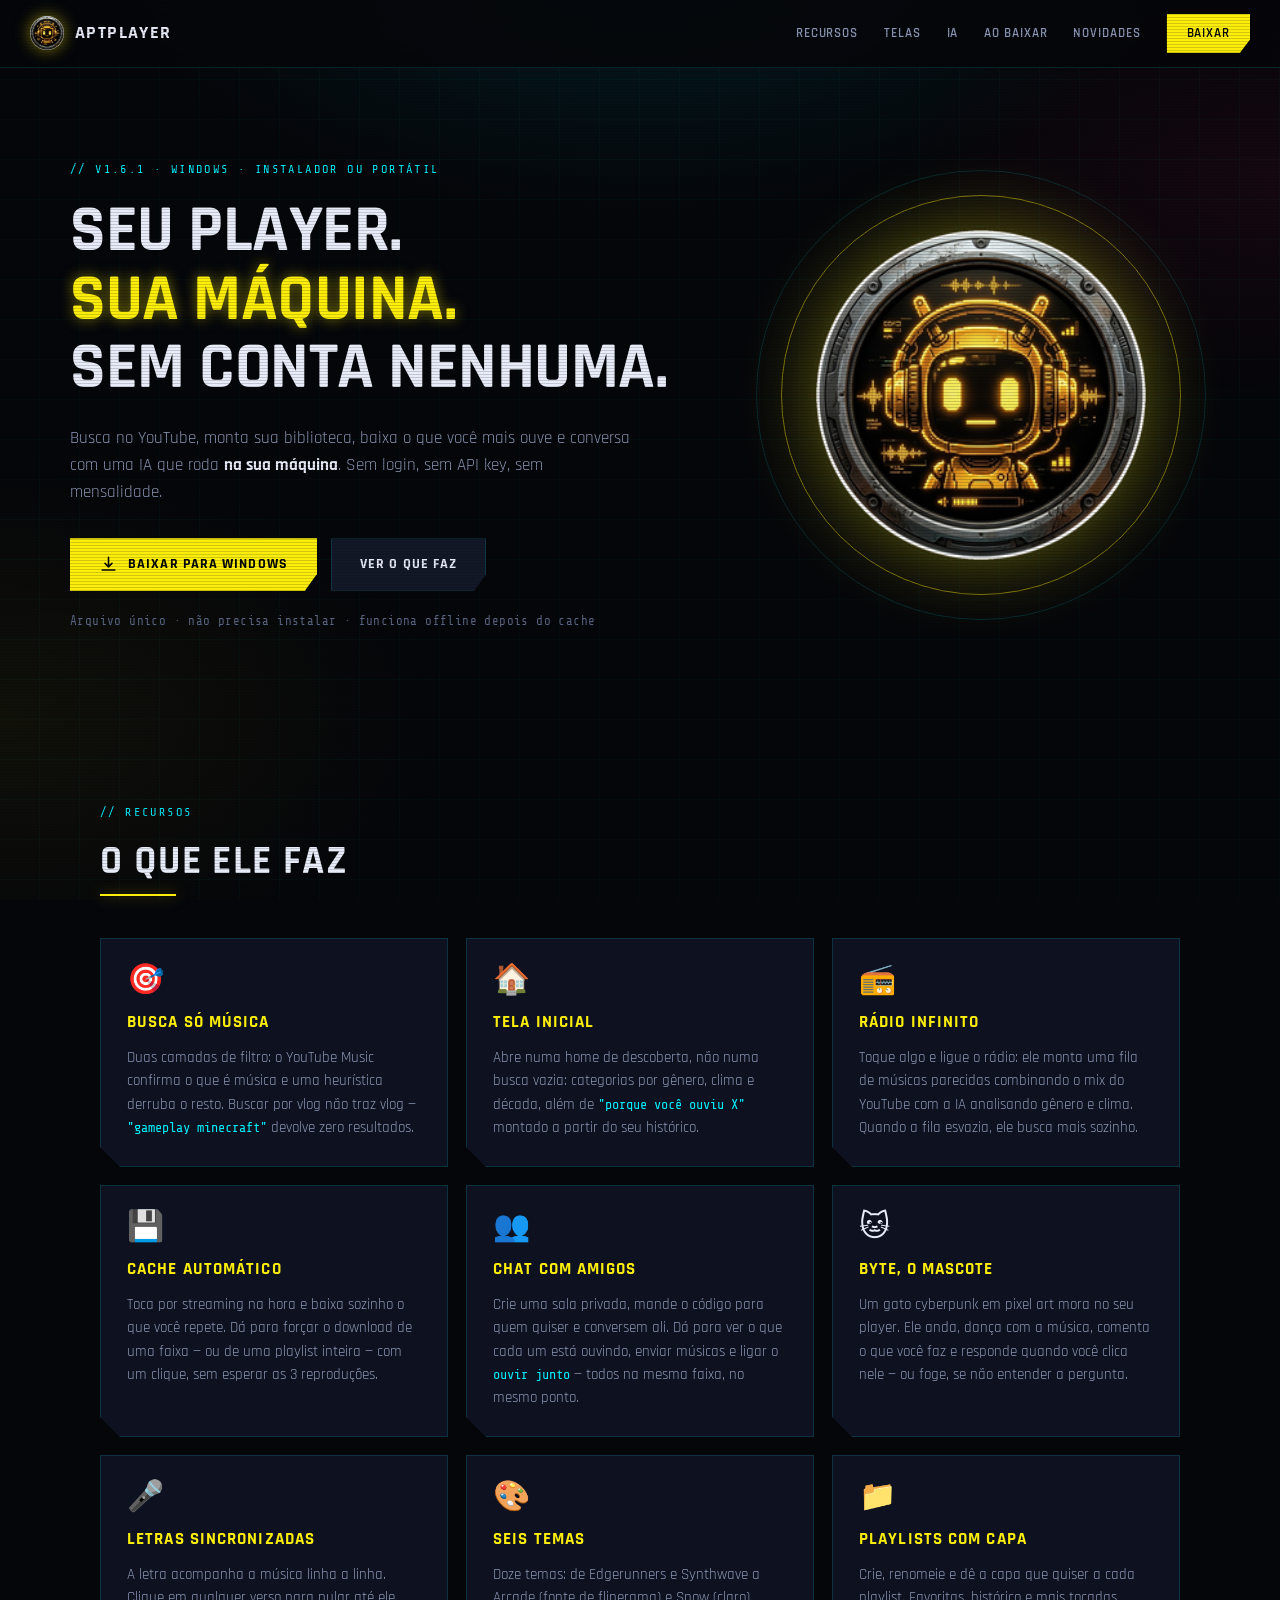
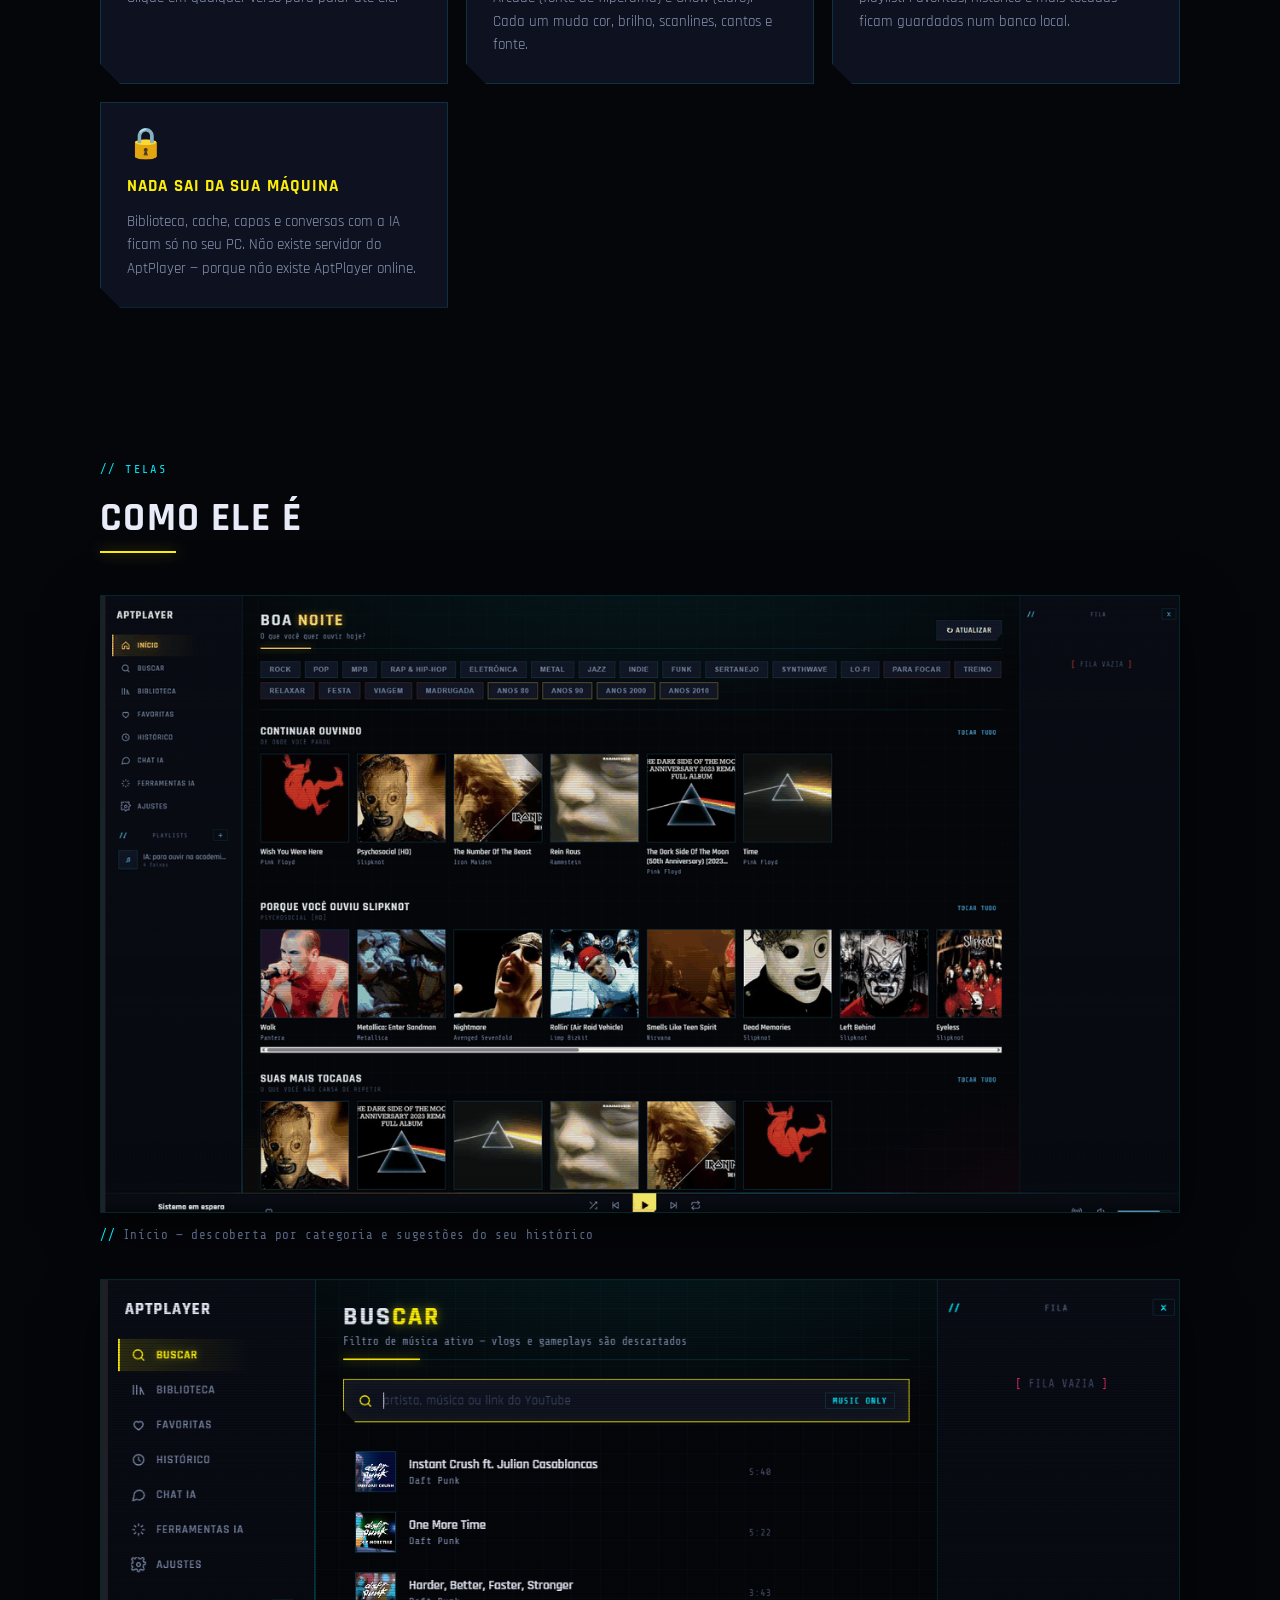
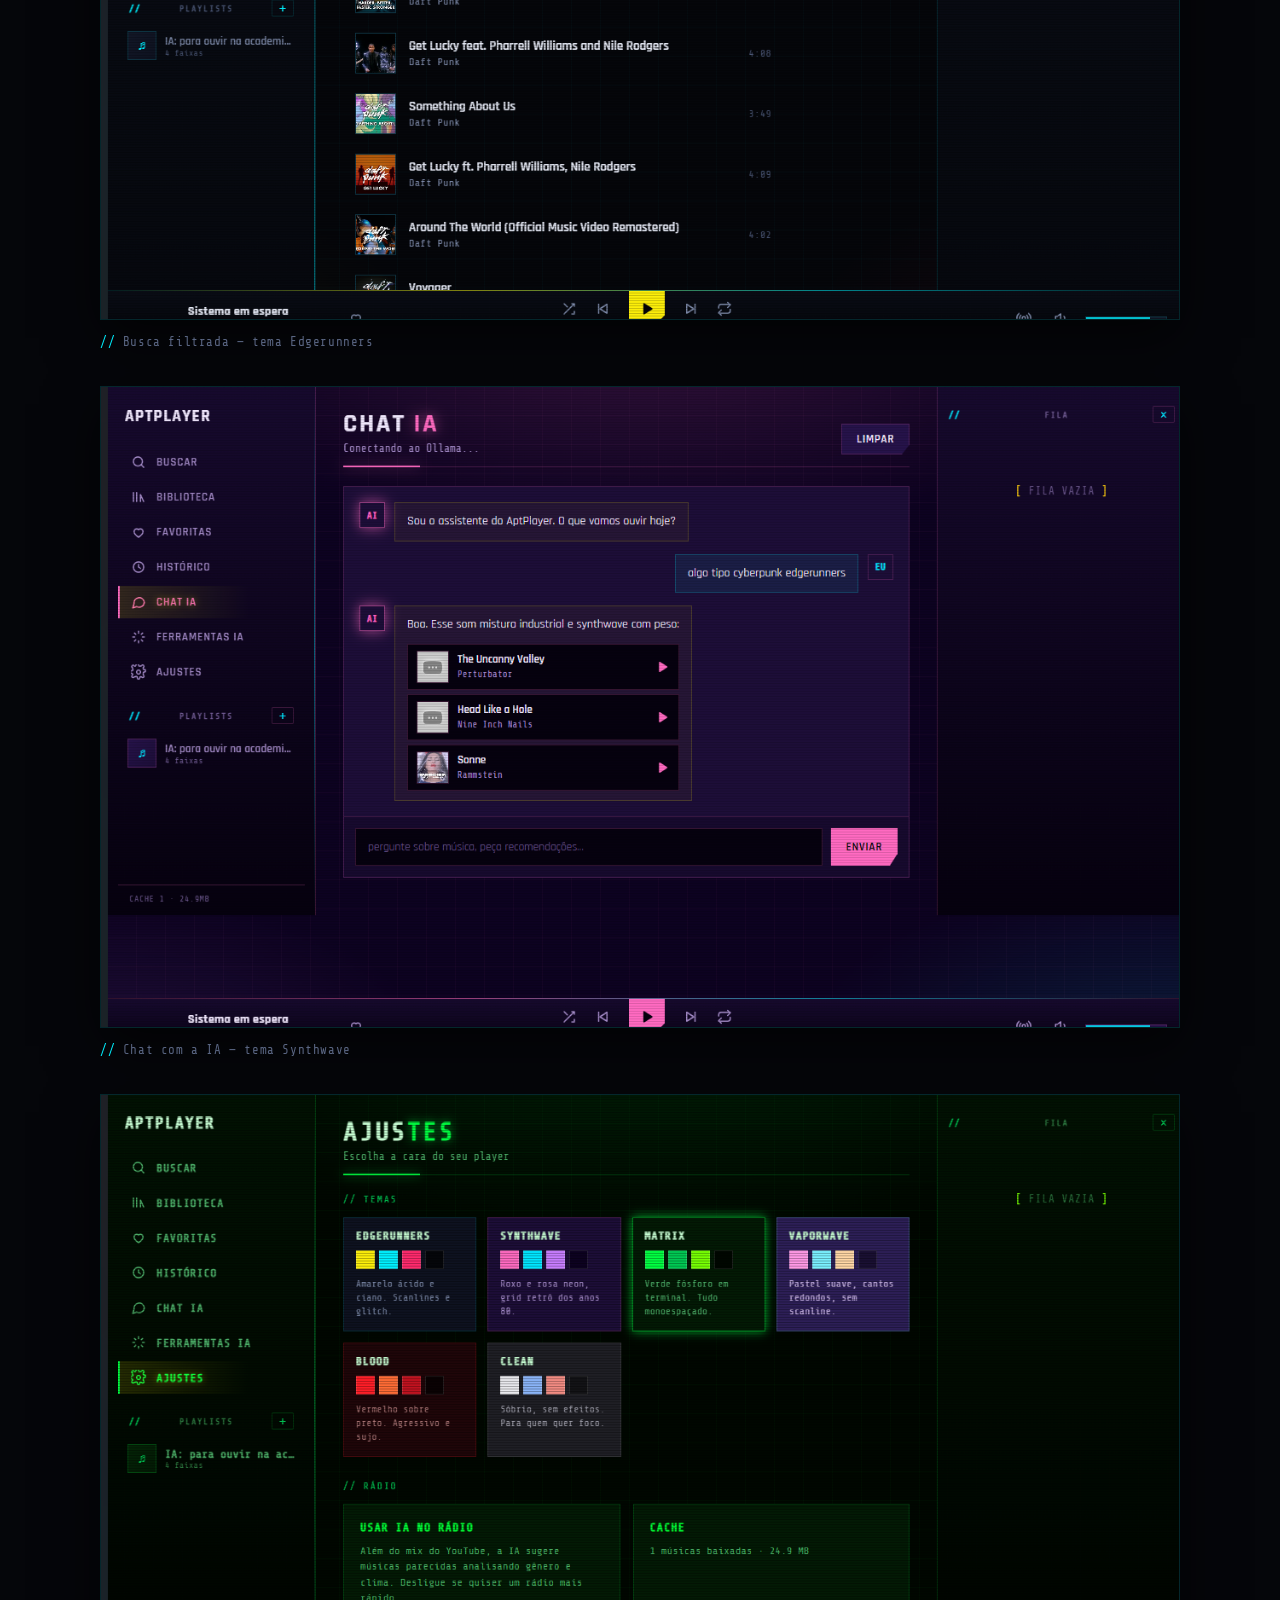
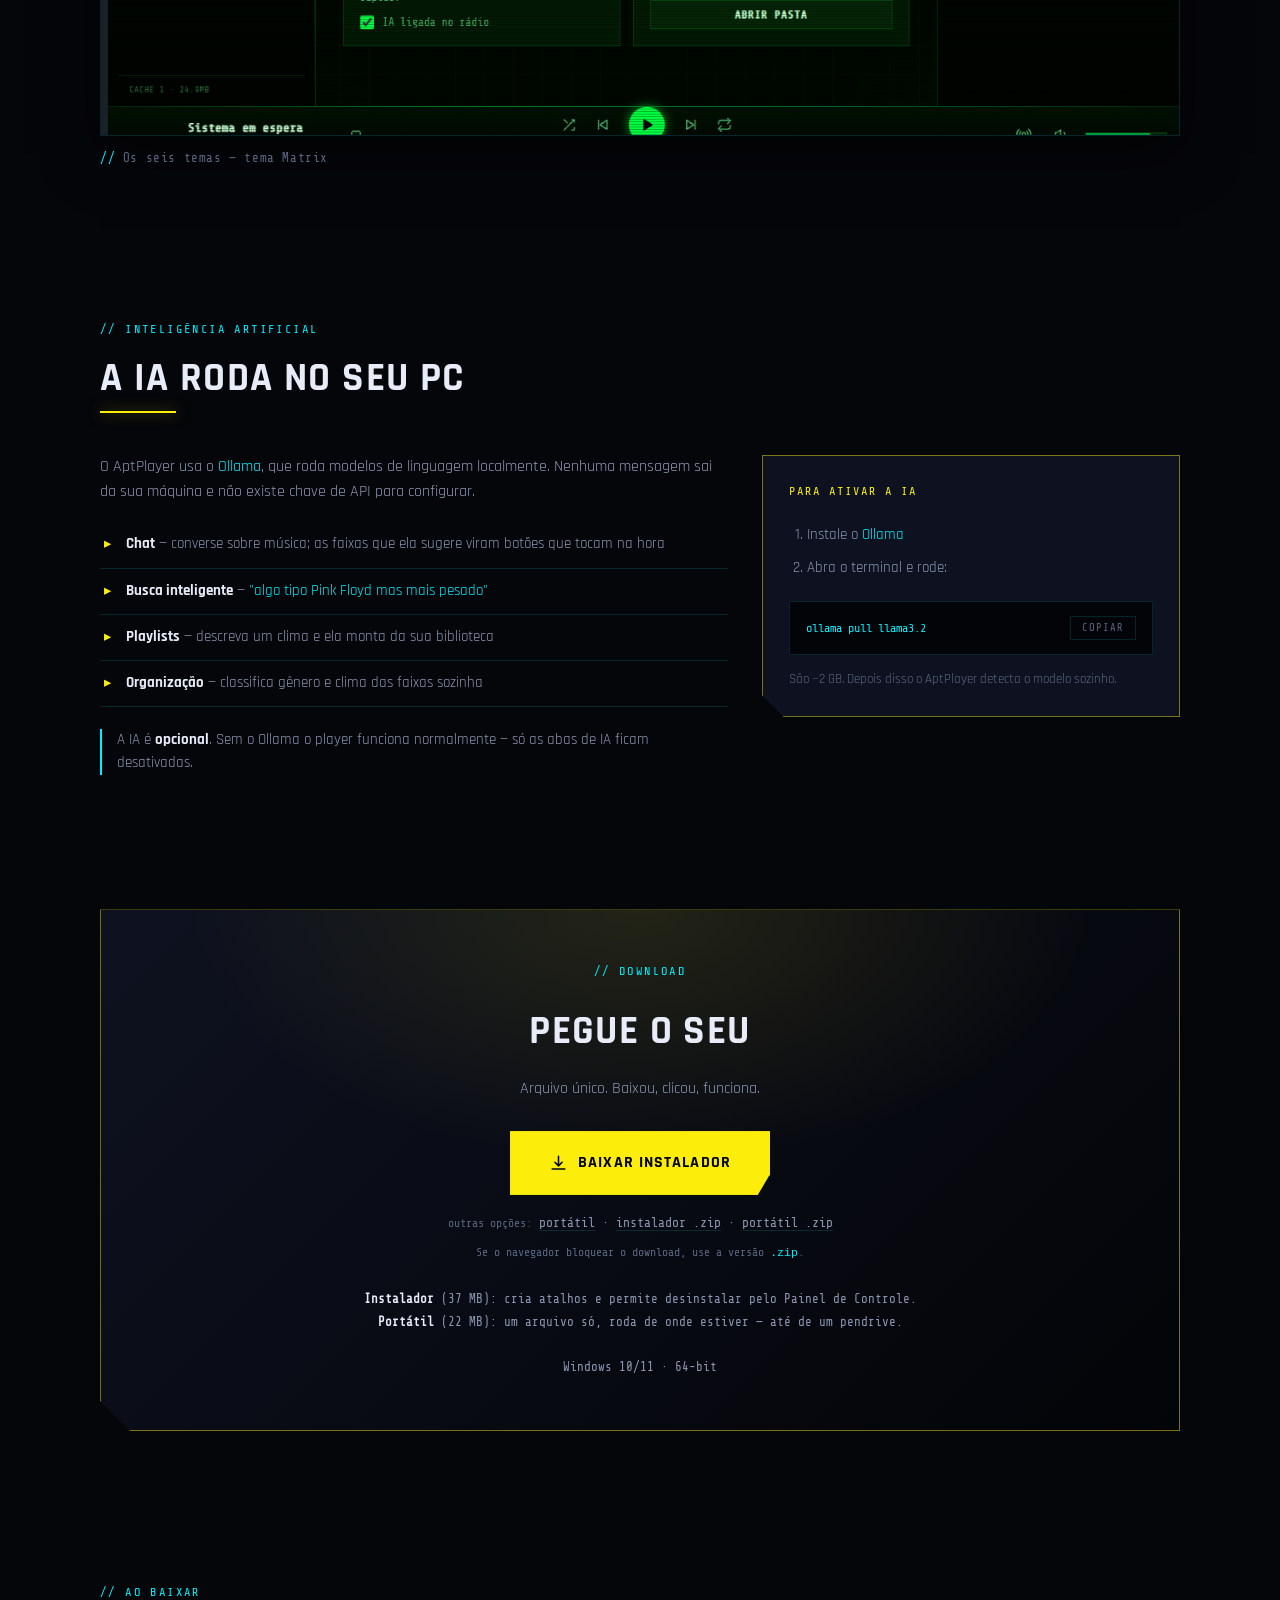
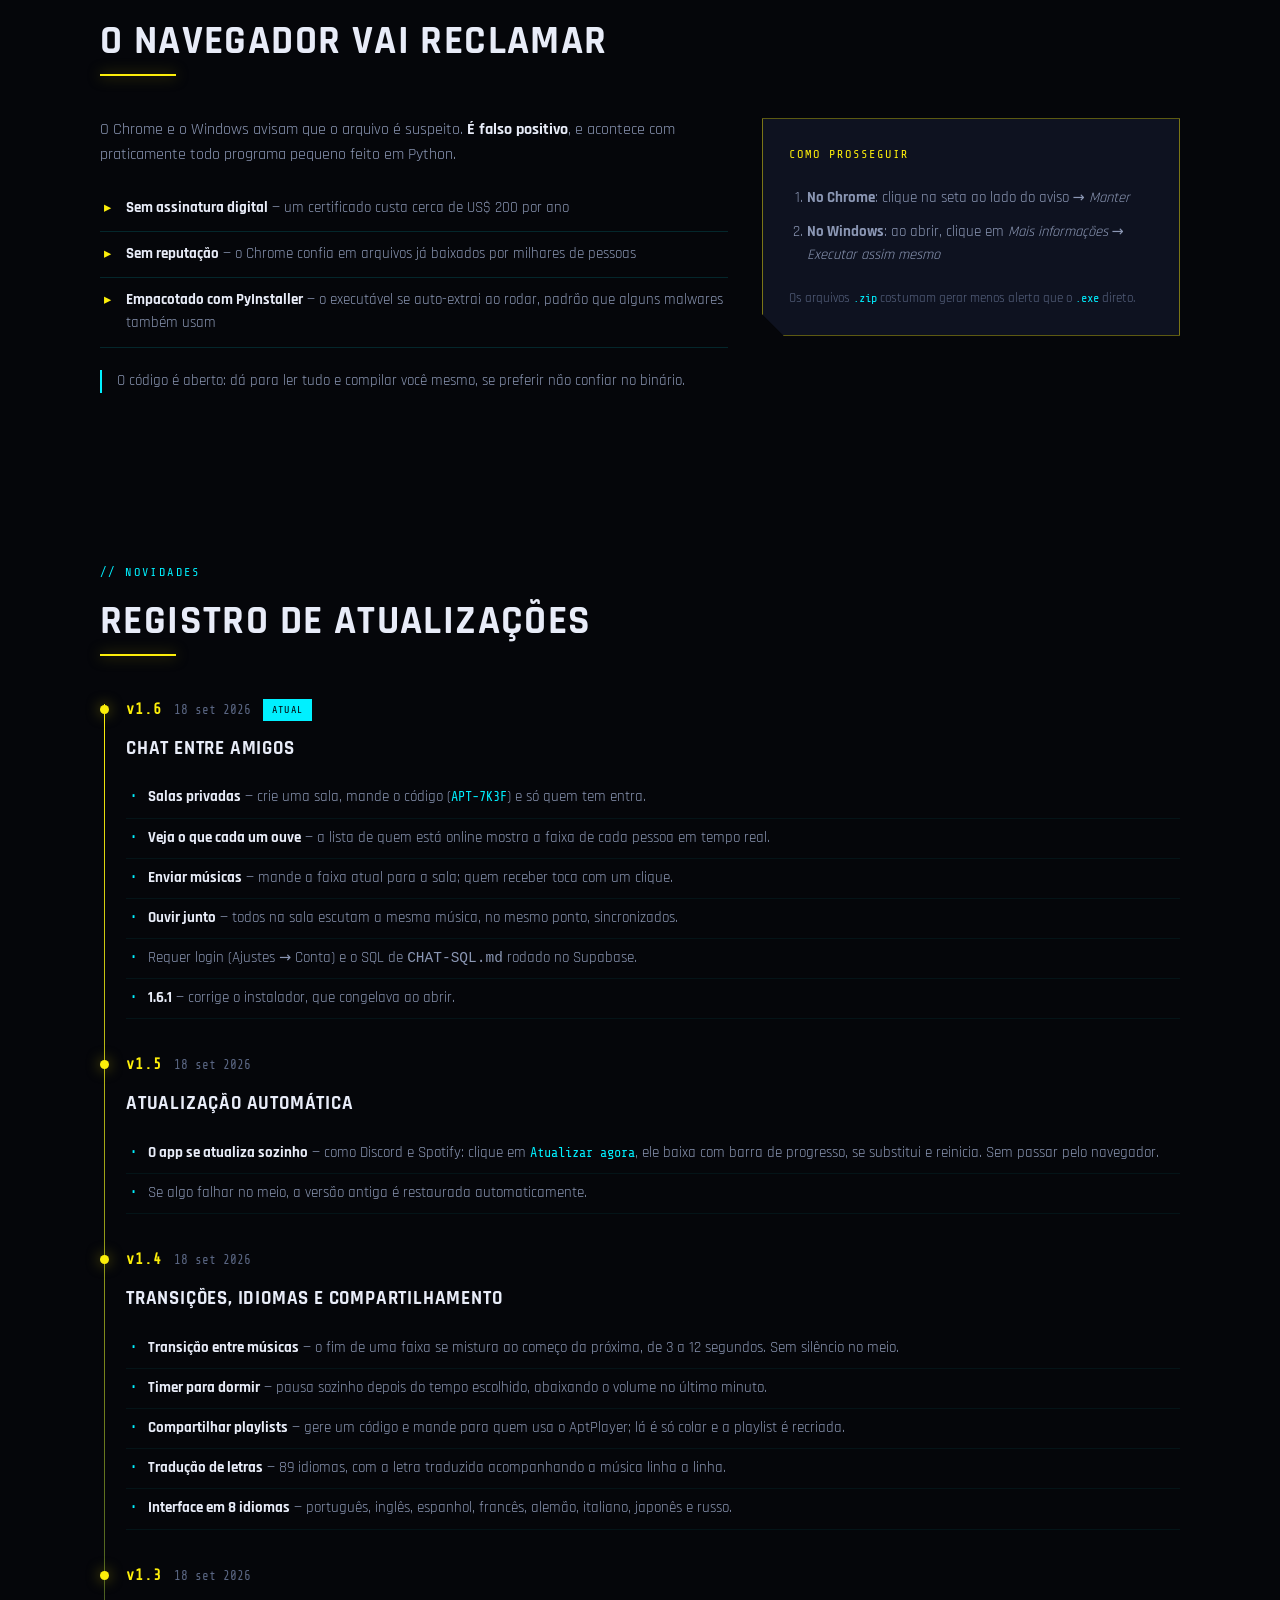
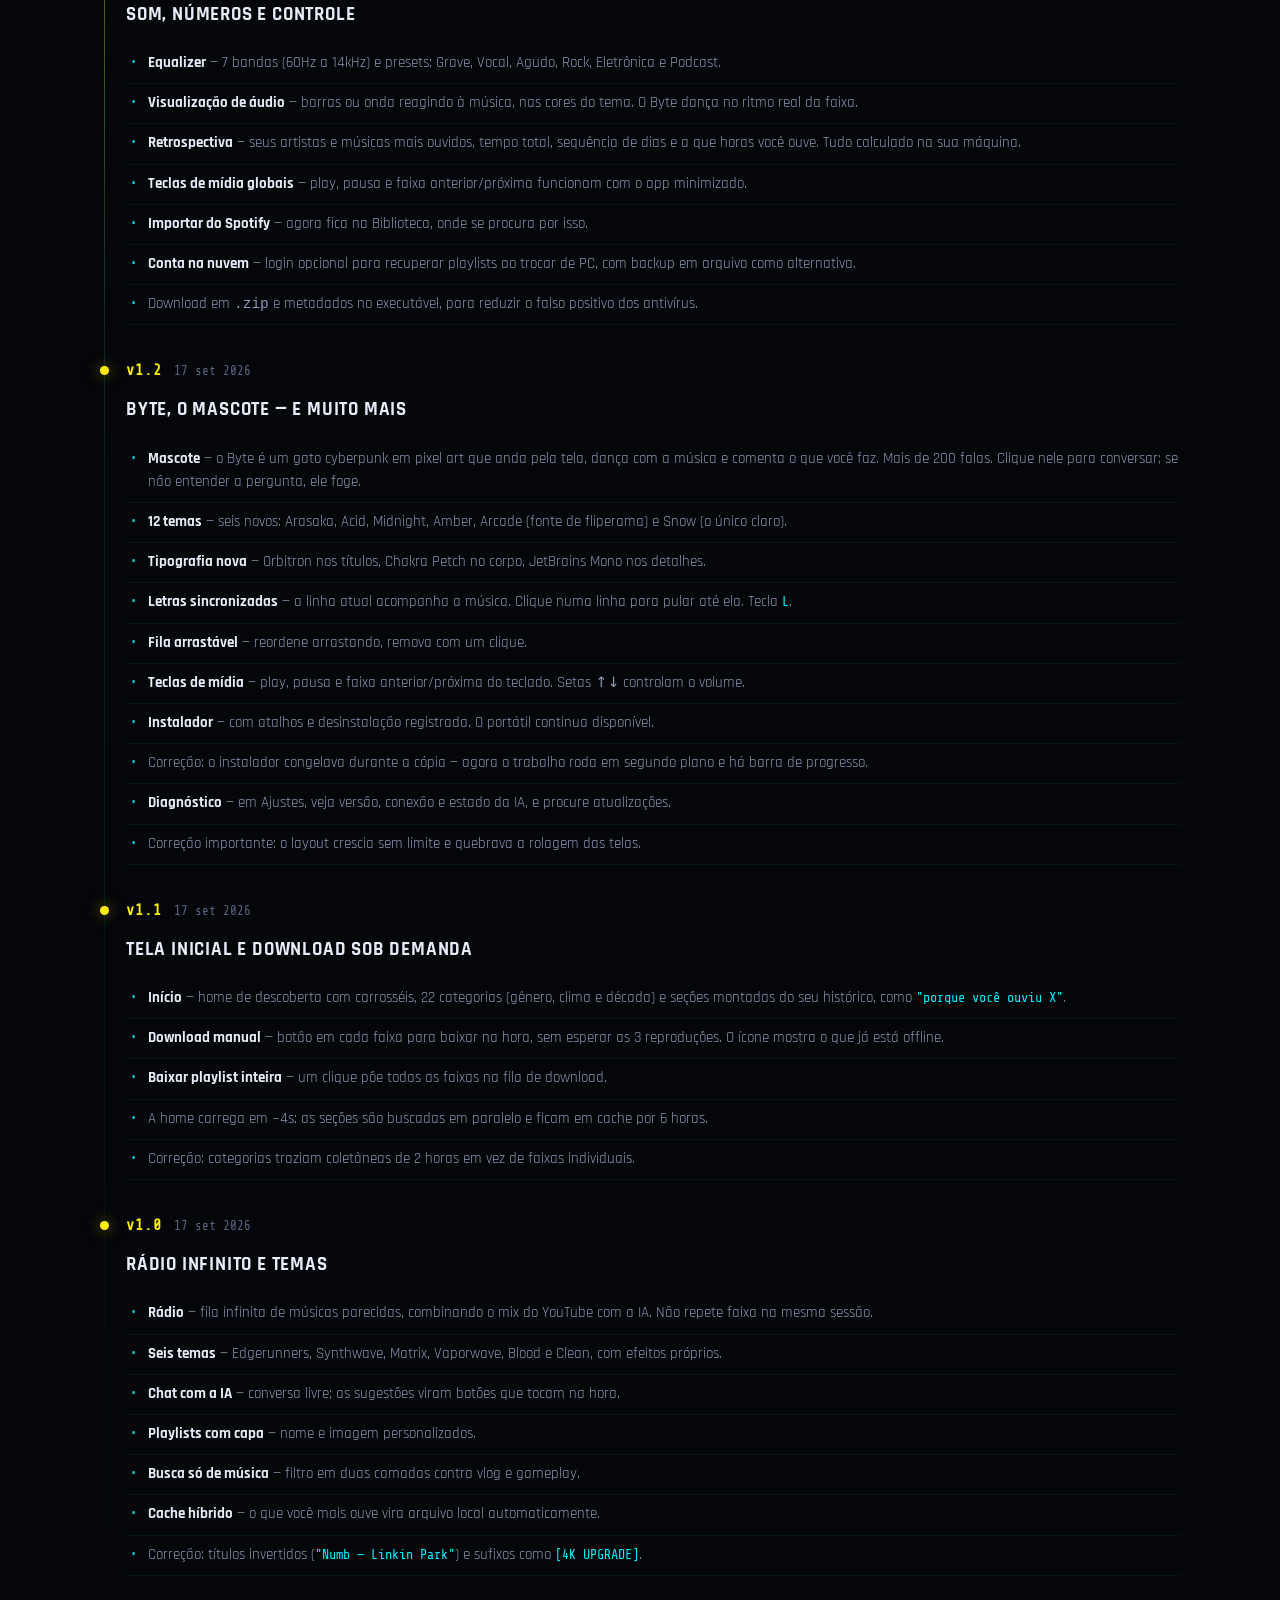
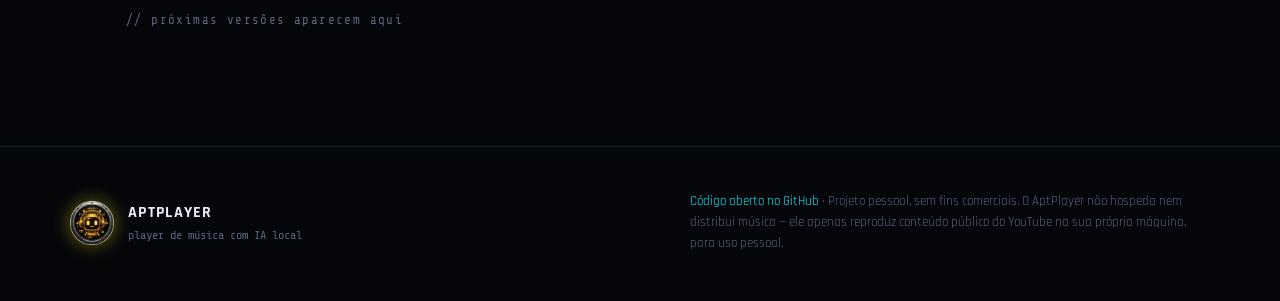
==== commit 9ce563af: "Corrige travamento do instalador: janela nao pode ser atributo da API exposta ao JS" ====
--- a/docs/index.html
+++ b/docs/index.html
@@ -32,7 +32,7 @@
     <a href="#ia">IA</a>
     <a href="#avisos">Ao baixar</a>
     <a href="#changelog">Novidades</a>
-    <a class="nav-cta" href="https://github.com/betterdev11312/aptplayer/releases/download/v1.6.0/AptPlayer.exe" download>Baixar</a>
+    <a class="nav-cta" href="https://github.com/betterdev11312/aptplayer/releases/download/v1.6.1/AptPlayer.exe" download>Baixar</a>
   </div>
 </nav>
 
@@ -40,7 +40,7 @@
 <header class="hero" id="top">
   <div class="hero-inner">
     <div class="hero-text">
-      <div class="kicker">// v1.6 · Windows · instalador ou portátil</div>
+      <div class="kicker">// v1.6.1 · Windows · instalador ou portátil</div>
       <h1>Seu player.<br><span class="hl">Sua máquina.</span><br>Sem conta nenhuma.</h1>
       <p class="lead">
         Busca no YouTube, monta sua biblioteca, baixa o que você mais ouve e
@@ -48,7 +48,7 @@
         Sem login, sem API key, sem mensalidade.
       </p>
       <div class="hero-actions">
-        <a class="btn primary" href="https://github.com/betterdev11312/aptplayer/releases/download/v1.6.0/AptPlayer.exe" download>
+        <a class="btn primary" href="https://github.com/betterdev11312/aptplayer/releases/download/v1.6.1/AptPlayer.exe" download>
           <svg viewBox="0 0 24 24"><path d="M12 3v12m0 0 4.5-4.5M12 15l-4.5-4.5M4 19h16"/></svg>
           Baixar para Windows
         </a>
@@ -248,15 +248,15 @@
     <div class="kicker">// Download</div>
     <h2>Pegue o seu</h2>
     <p>Arquivo único. Baixou, clicou, funciona.</p>
-    <a class="btn primary big" href="https://github.com/betterdev11312/aptplayer/releases/download/v1.6.0/AptPlayer-Setup.exe" download>
+    <a class="btn primary big" href="https://github.com/betterdev11312/aptplayer/releases/download/v1.6.1/AptPlayer-Setup.exe" download>
       <svg viewBox="0 0 24 24"><path d="M12 3v12m0 0 4.5-4.5M12 15l-4.5-4.5M4 19h16"/></svg>
       Baixar instalador
     </a>
     <div class="dl-alt">
       <span>outras opções:</span>
-      <a href="https://github.com/betterdev11312/aptplayer/releases/download/v1.6.0/AptPlayer.exe" download>portátil</a> ·
-      <a href="https://github.com/betterdev11312/aptplayer/releases/download/v1.6.0/AptPlayer-Setup.zip" download>instalador .zip</a> ·
-      <a href="https://github.com/betterdev11312/aptplayer/releases/download/v1.6.0/AptPlayer.zip" download>portátil .zip</a>
+      <a href="https://github.com/betterdev11312/aptplayer/releases/download/v1.6.1/AptPlayer.exe" download>portátil</a> ·
+      <a href="https://github.com/betterdev11312/aptplayer/releases/download/v1.6.1/AptPlayer-Setup.zip" download>instalador .zip</a> ·
+      <a href="https://github.com/betterdev11312/aptplayer/releases/download/v1.6.1/AptPlayer.zip" download>portátil .zip</a>
       <div class="dl-zip-hint">
         Se o navegador bloquear o download, use a versão <code>.zip</code>.
       </div>
@@ -336,6 +336,7 @@
           <li><strong>Enviar músicas</strong> — mande a faixa atual para a sala; quem receber toca com um clique.</li>
           <li><strong>Ouvir junto</strong> — todos na sala escutam a mesma música, no mesmo ponto, sincronizados.</li>
           <li>Requer login (Ajustes → Conta) e o SQL de <code>CHAT-SQL.md</code> rodado no Supabase.</li>
+          <li><strong>1.6.1</strong> — corrige o instalador, que congelava ao abrir.</li>
         </ul>
       </div>
     </article>
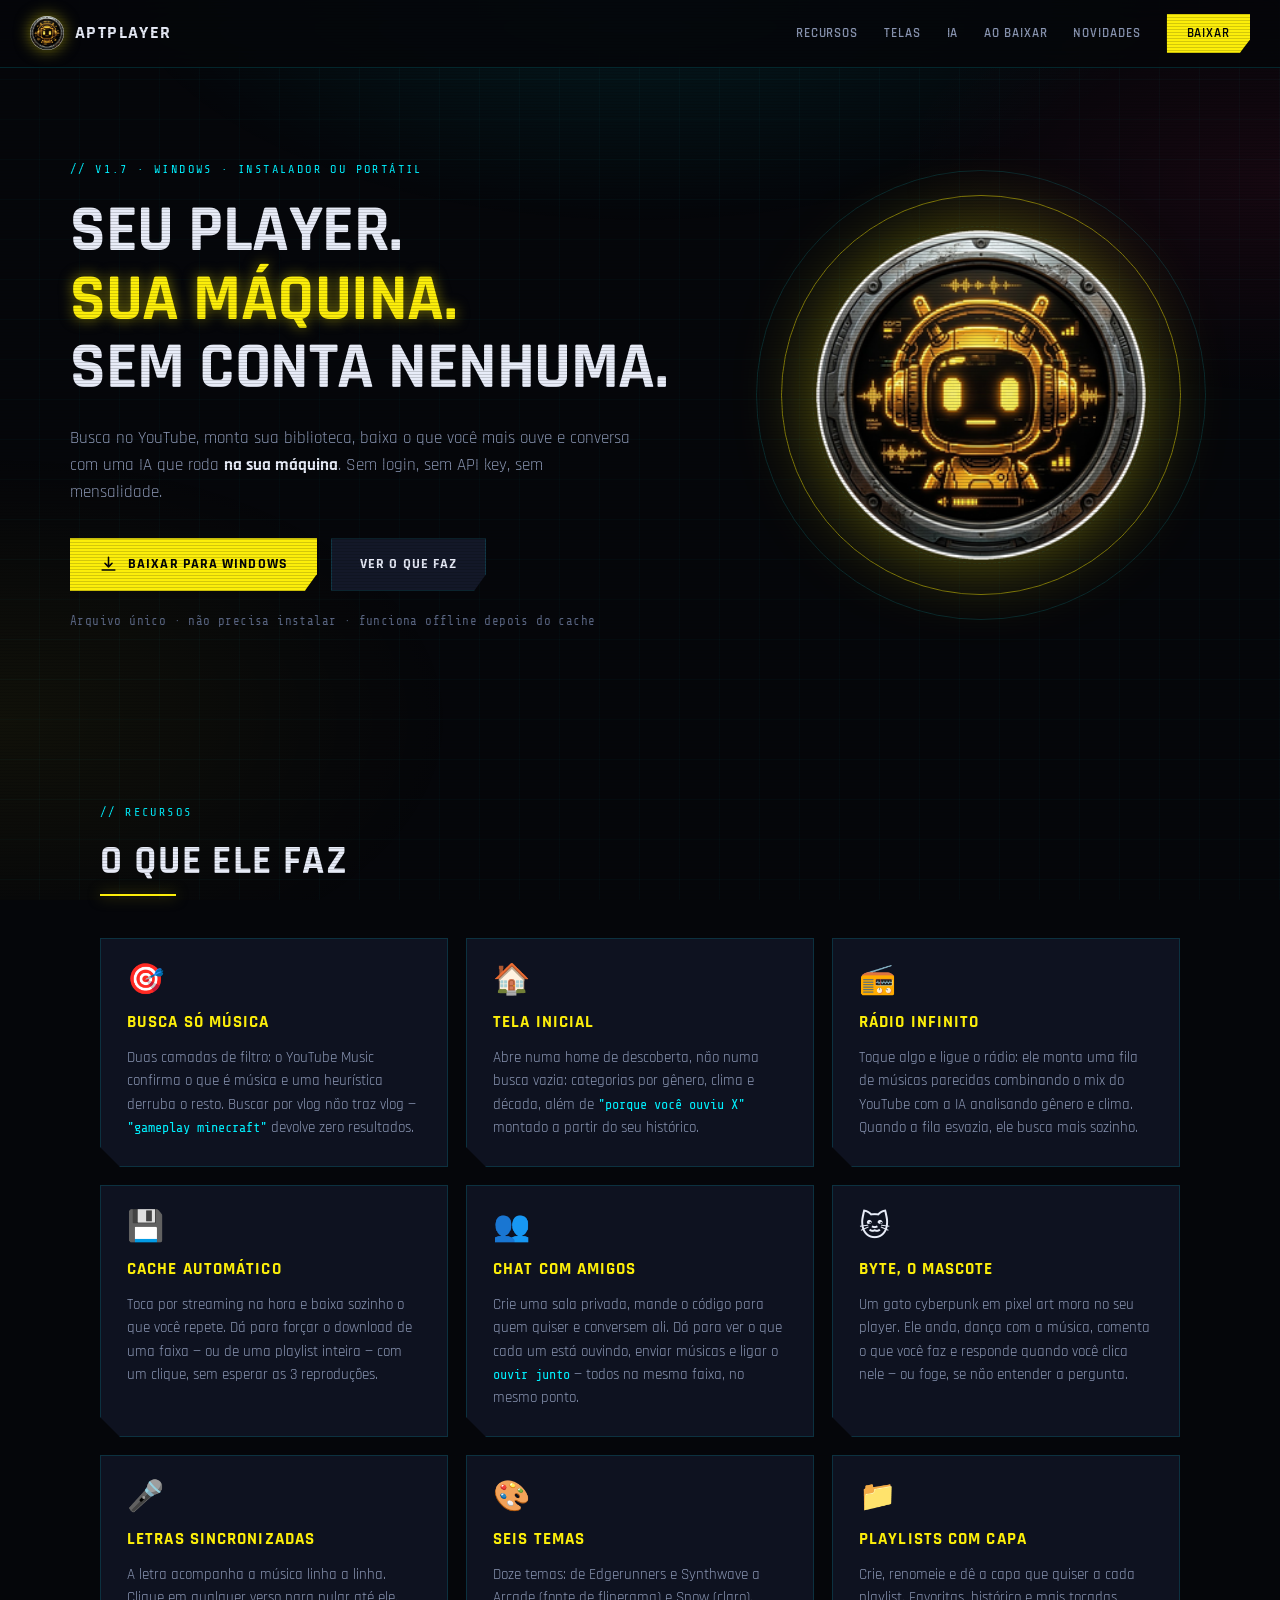
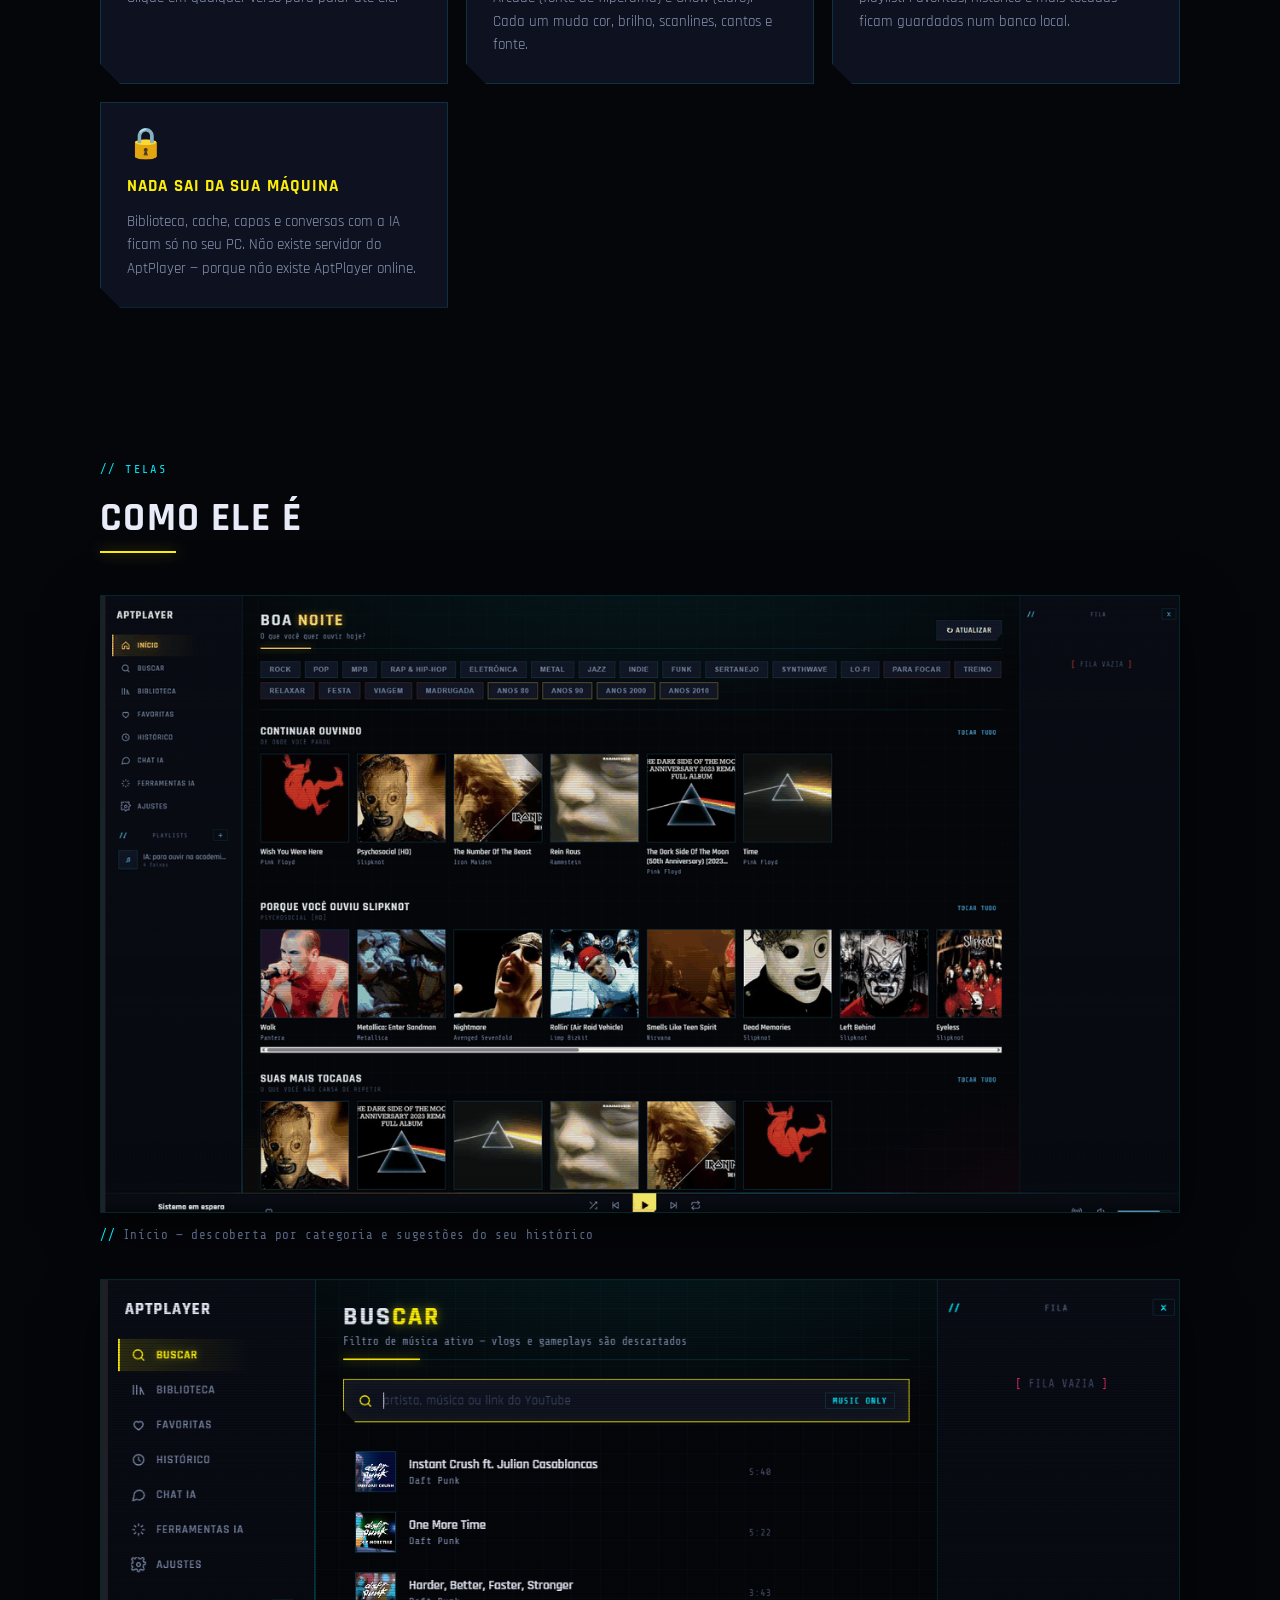
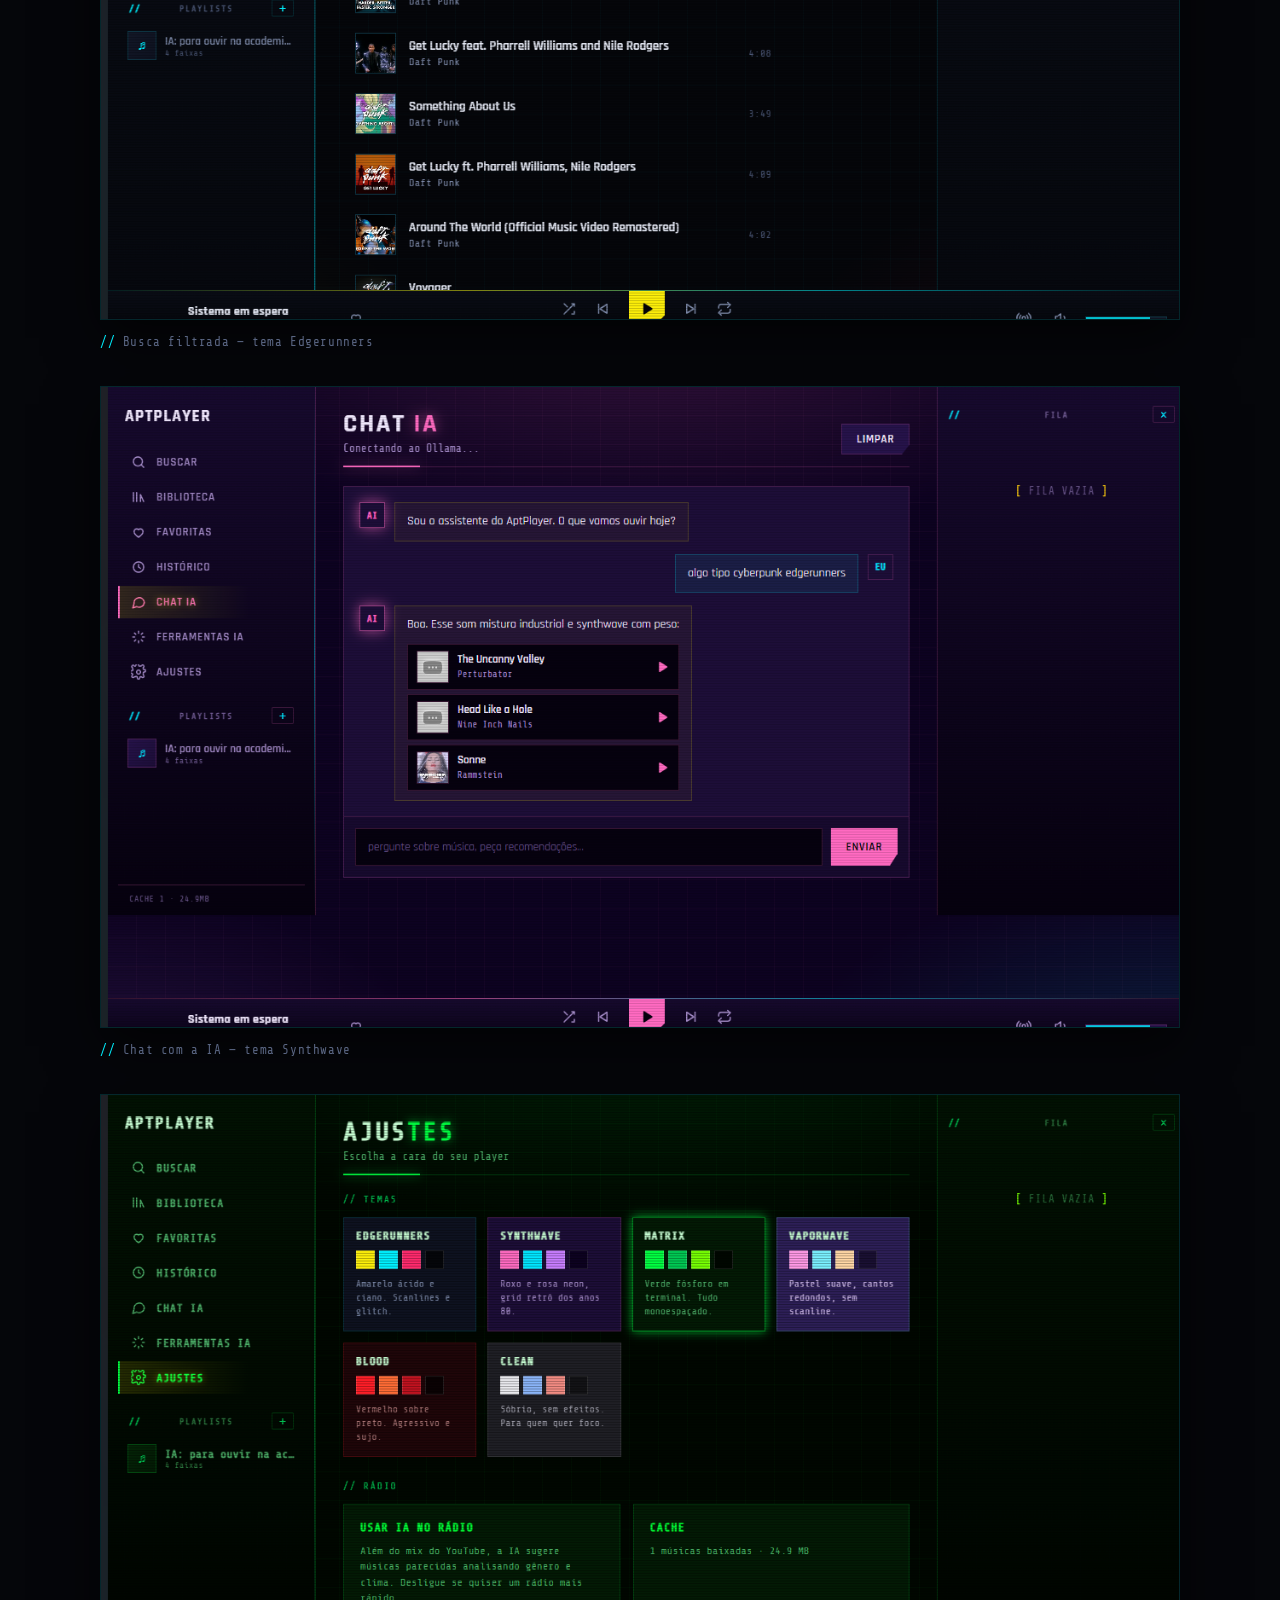
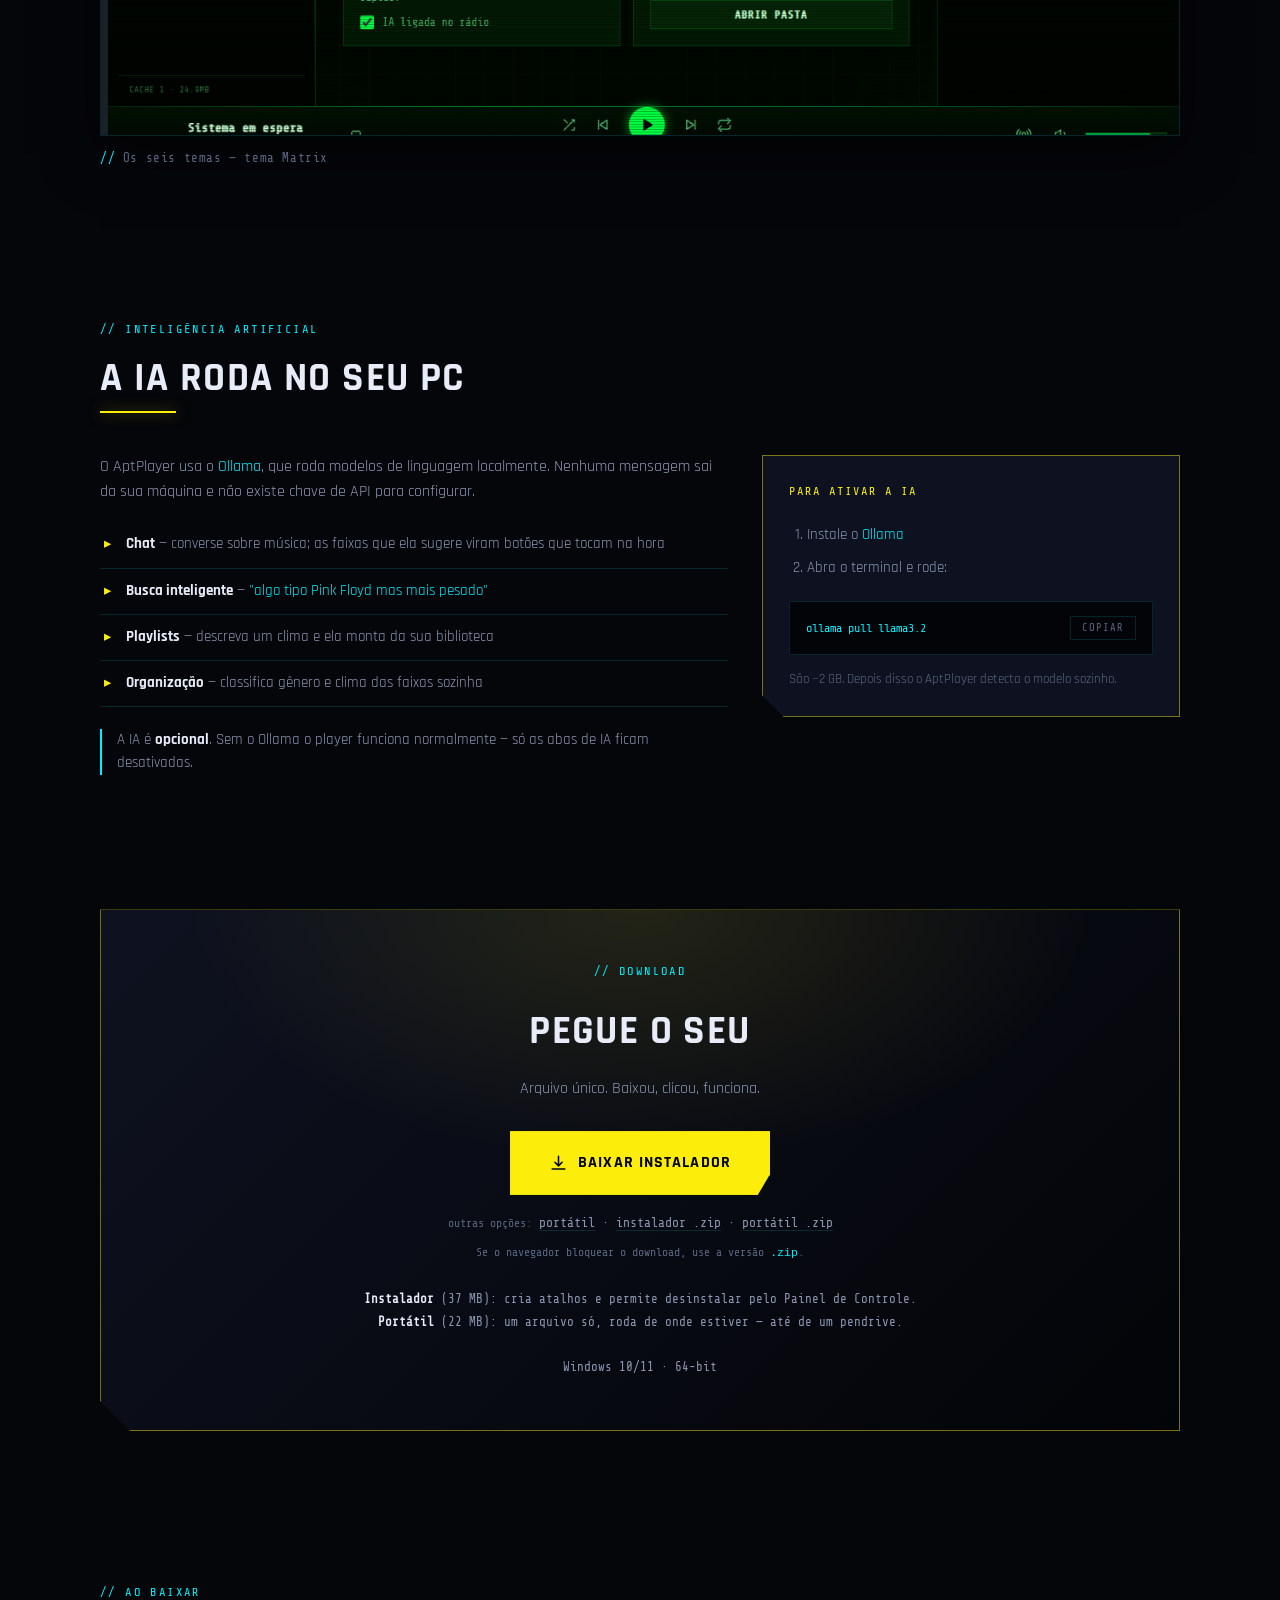
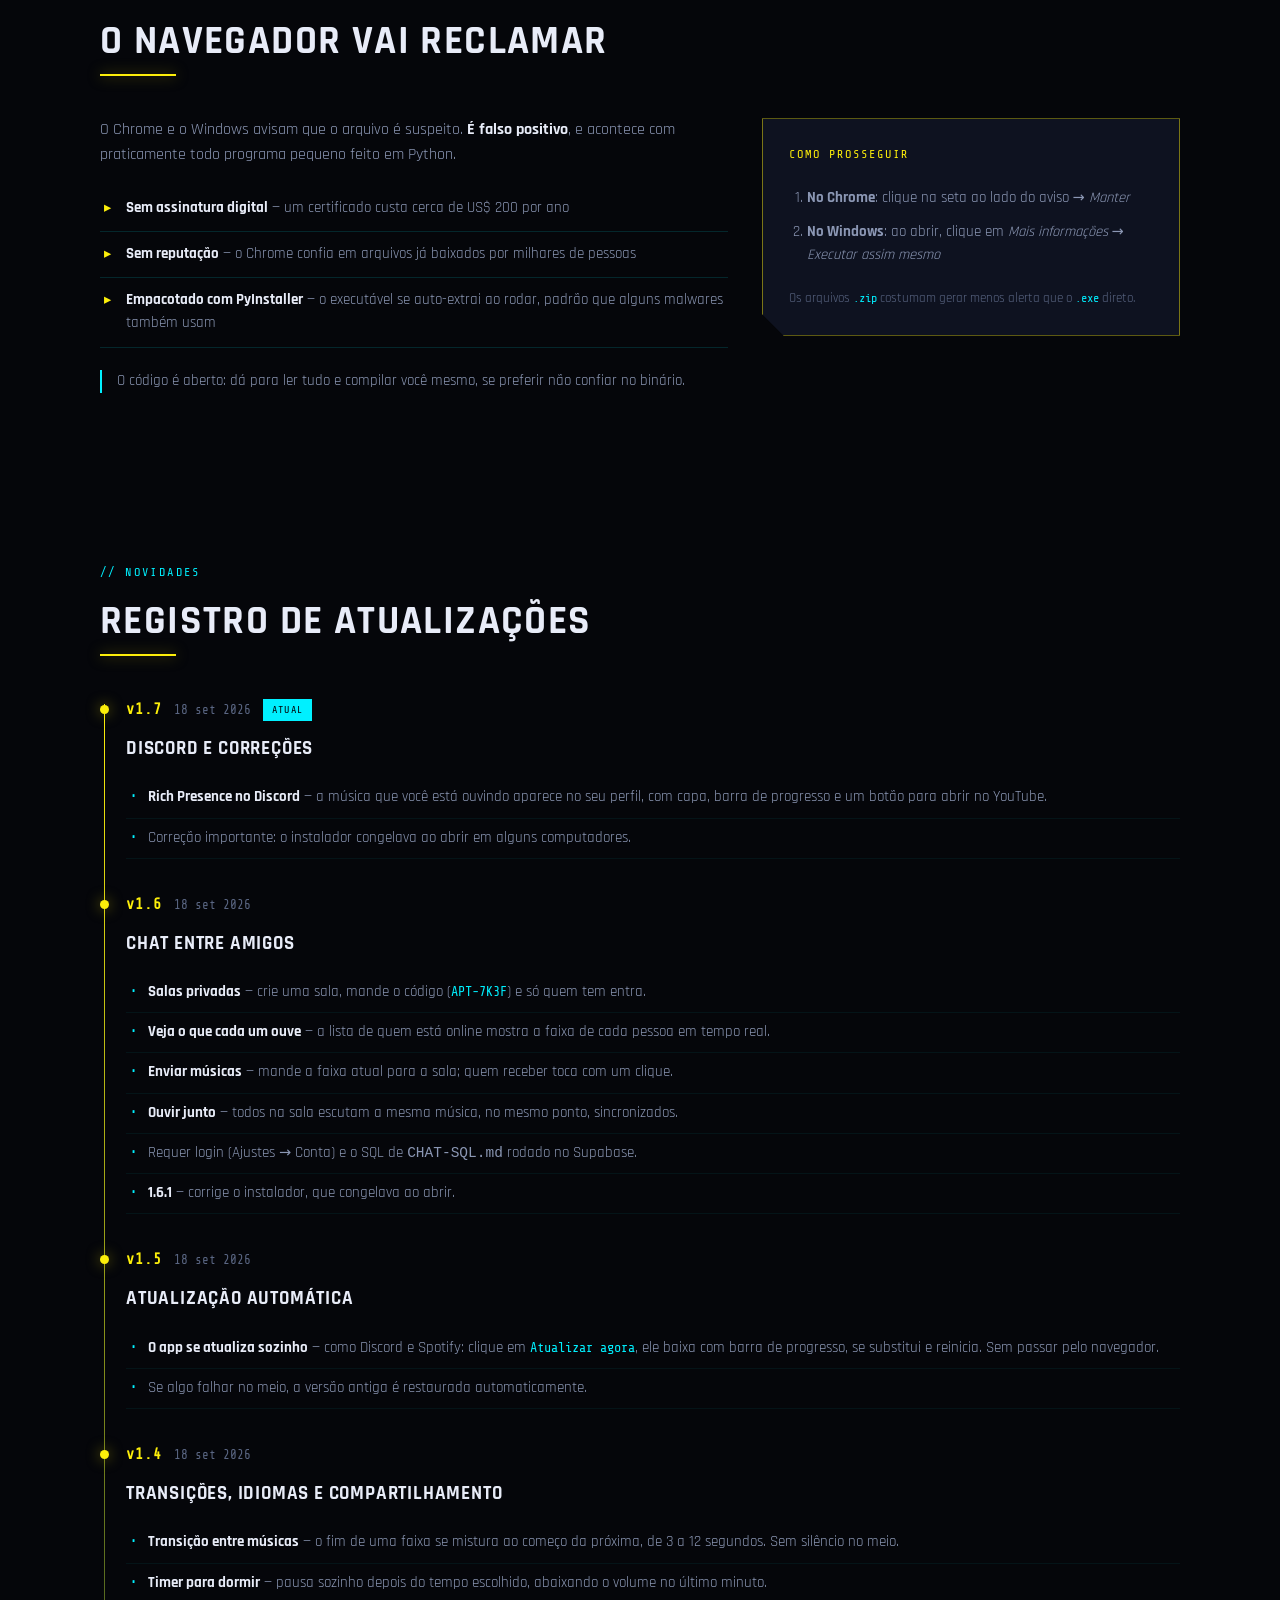
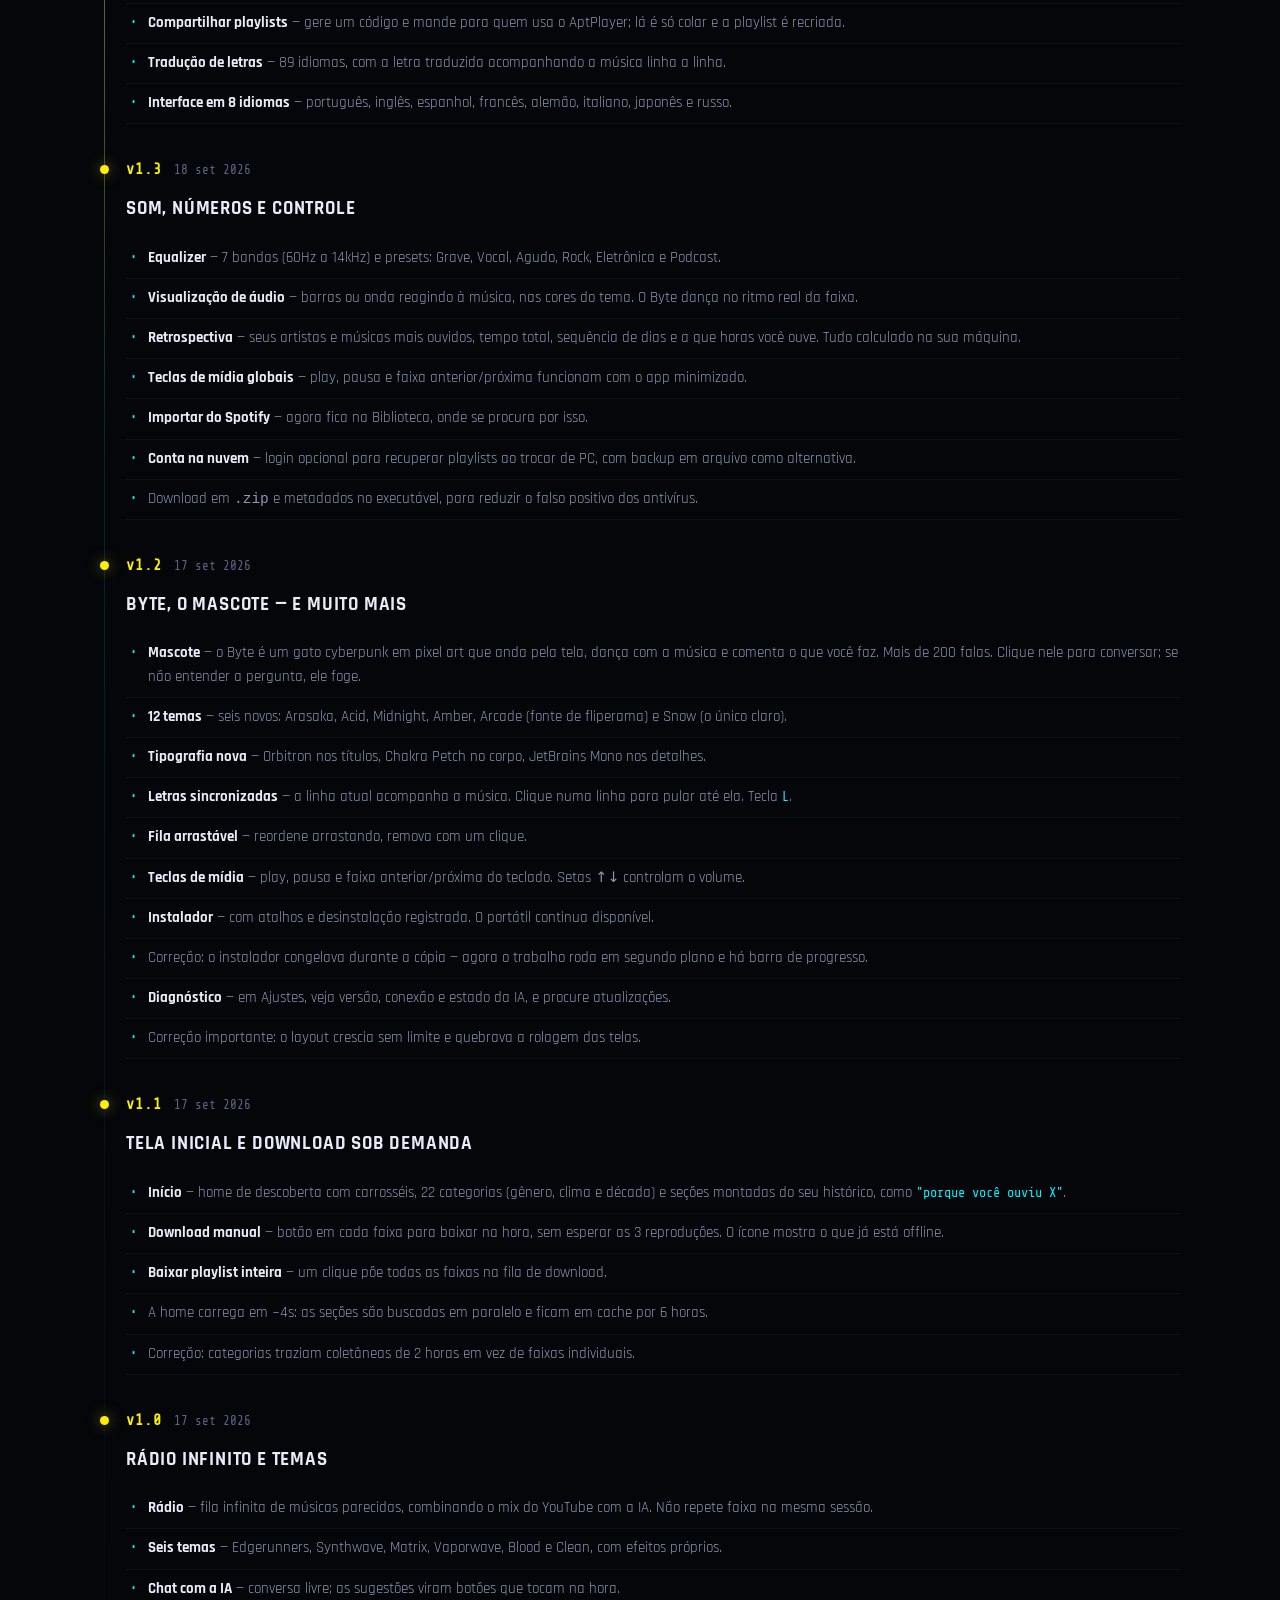
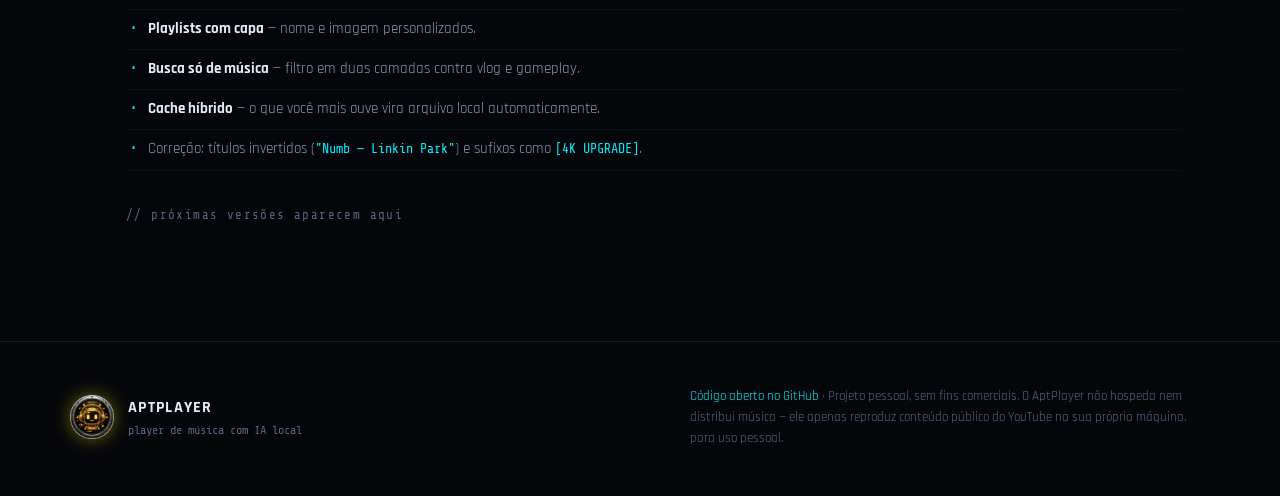
==== commit 9ffd2972: "v1.7: Rich Presence no Discord" ====
--- a/docs/index.html
+++ b/docs/index.html
@@ -32,7 +32,7 @@
     <a href="#ia">IA</a>
     <a href="#avisos">Ao baixar</a>
     <a href="#changelog">Novidades</a>
-    <a class="nav-cta" href="https://github.com/betterdev11312/aptplayer/releases/download/v1.6.1/AptPlayer.exe" download>Baixar</a>
+    <a class="nav-cta" href="https://github.com/betterdev11312/aptplayer/releases/download/v1.7.0/AptPlayer.exe" download>Baixar</a>
   </div>
 </nav>
 
@@ -40,7 +40,7 @@
 <header class="hero" id="top">
   <div class="hero-inner">
     <div class="hero-text">
-      <div class="kicker">// v1.6.1 · Windows · instalador ou portátil</div>
+      <div class="kicker">// v1.7 · Windows · instalador ou portátil</div>
       <h1>Seu player.<br><span class="hl">Sua máquina.</span><br>Sem conta nenhuma.</h1>
       <p class="lead">
         Busca no YouTube, monta sua biblioteca, baixa o que você mais ouve e
@@ -48,7 +48,7 @@
         Sem login, sem API key, sem mensalidade.
       </p>
       <div class="hero-actions">
-        <a class="btn primary" href="https://github.com/betterdev11312/aptplayer/releases/download/v1.6.1/AptPlayer.exe" download>
+        <a class="btn primary" href="https://github.com/betterdev11312/aptplayer/releases/download/v1.7.0/AptPlayer.exe" download>
           <svg viewBox="0 0 24 24"><path d="M12 3v12m0 0 4.5-4.5M12 15l-4.5-4.5M4 19h16"/></svg>
           Baixar para Windows
         </a>
@@ -248,15 +248,15 @@
     <div class="kicker">// Download</div>
     <h2>Pegue o seu</h2>
     <p>Arquivo único. Baixou, clicou, funciona.</p>
-    <a class="btn primary big" href="https://github.com/betterdev11312/aptplayer/releases/download/v1.6.1/AptPlayer-Setup.exe" download>
+    <a class="btn primary big" href="https://github.com/betterdev11312/aptplayer/releases/download/v1.7.0/AptPlayer-Setup.exe" download>
       <svg viewBox="0 0 24 24"><path d="M12 3v12m0 0 4.5-4.5M12 15l-4.5-4.5M4 19h16"/></svg>
       Baixar instalador
     </a>
     <div class="dl-alt">
       <span>outras opções:</span>
-      <a href="https://github.com/betterdev11312/aptplayer/releases/download/v1.6.1/AptPlayer.exe" download>portátil</a> ·
-      <a href="https://github.com/betterdev11312/aptplayer/releases/download/v1.6.1/AptPlayer-Setup.zip" download>instalador .zip</a> ·
-      <a href="https://github.com/betterdev11312/aptplayer/releases/download/v1.6.1/AptPlayer.zip" download>portátil .zip</a>
+      <a href="https://github.com/betterdev11312/aptplayer/releases/download/v1.7.0/AptPlayer.exe" download>portátil</a> ·
+      <a href="https://github.com/betterdev11312/aptplayer/releases/download/v1.7.0/AptPlayer-Setup.zip" download>instalador .zip</a> ·
+      <a href="https://github.com/betterdev11312/aptplayer/releases/download/v1.7.0/AptPlayer.zip" download>portátil .zip</a>
       <div class="dl-zip-hint">
         Se o navegador bloquear o download, use a versão <code>.zip</code>.
       </div>
@@ -325,9 +325,24 @@
       <div class="entry-mark"></div>
       <div class="entry-body">
         <div class="entry-head">
+          <span class="version">v1.7</span>
+          <span class="date">18 set 2026</span>
+          <span class="badge-new">atual</span>
+        </div>
+        <h3>Discord e correções</h3>
+        <ul>
+          <li><strong>Rich Presence no Discord</strong> — a música que você está ouvindo aparece no seu perfil, com capa, barra de progresso e um botão para abrir no YouTube.</li>
+          <li>Correção importante: o instalador congelava ao abrir em alguns computadores.</li>
+        </ul>
+      </div>
+    </article>
+
+    <article class="entry">
+      <div class="entry-mark"></div>
+      <div class="entry-body">
+        <div class="entry-head">
           <span class="version">v1.6</span>
           <span class="date">18 set 2026</span>
-          <span class="badge-new">atual</span>
         </div>
         <h3>Chat entre amigos</h3>
         <ul>
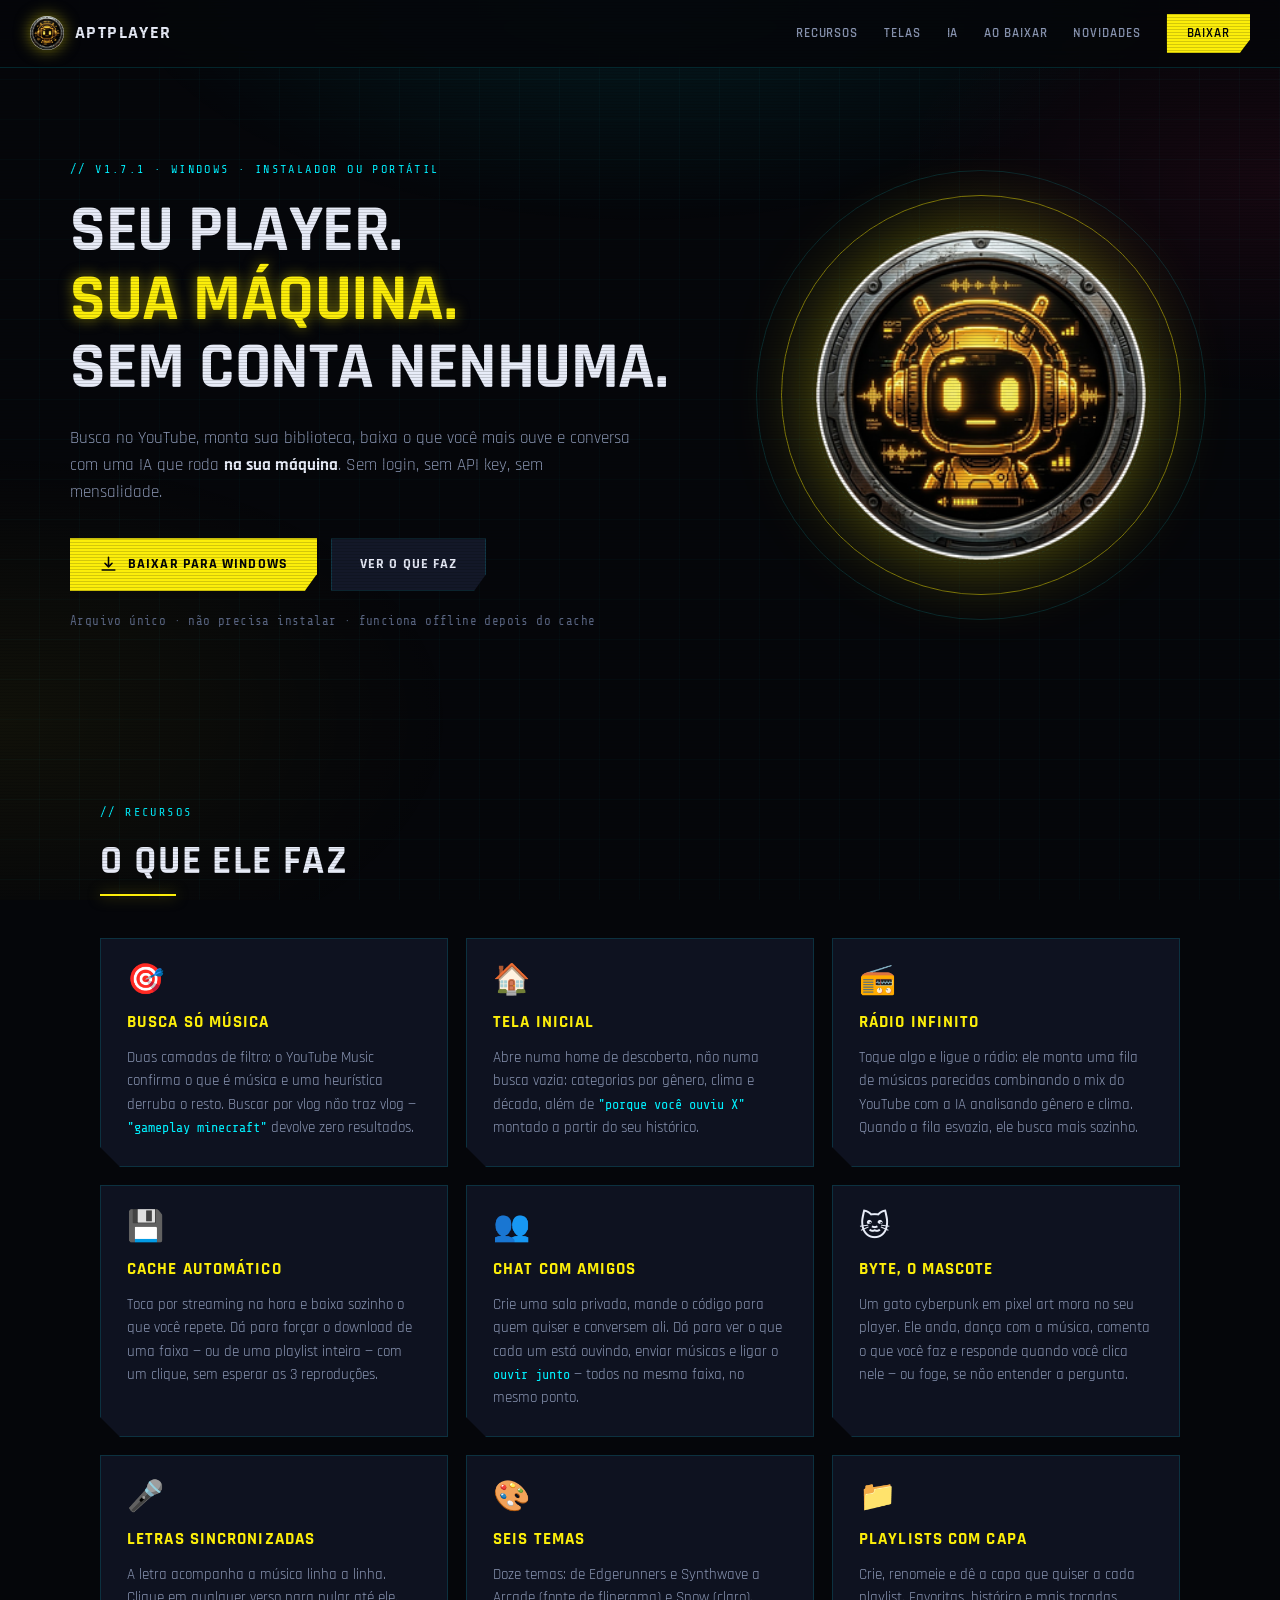
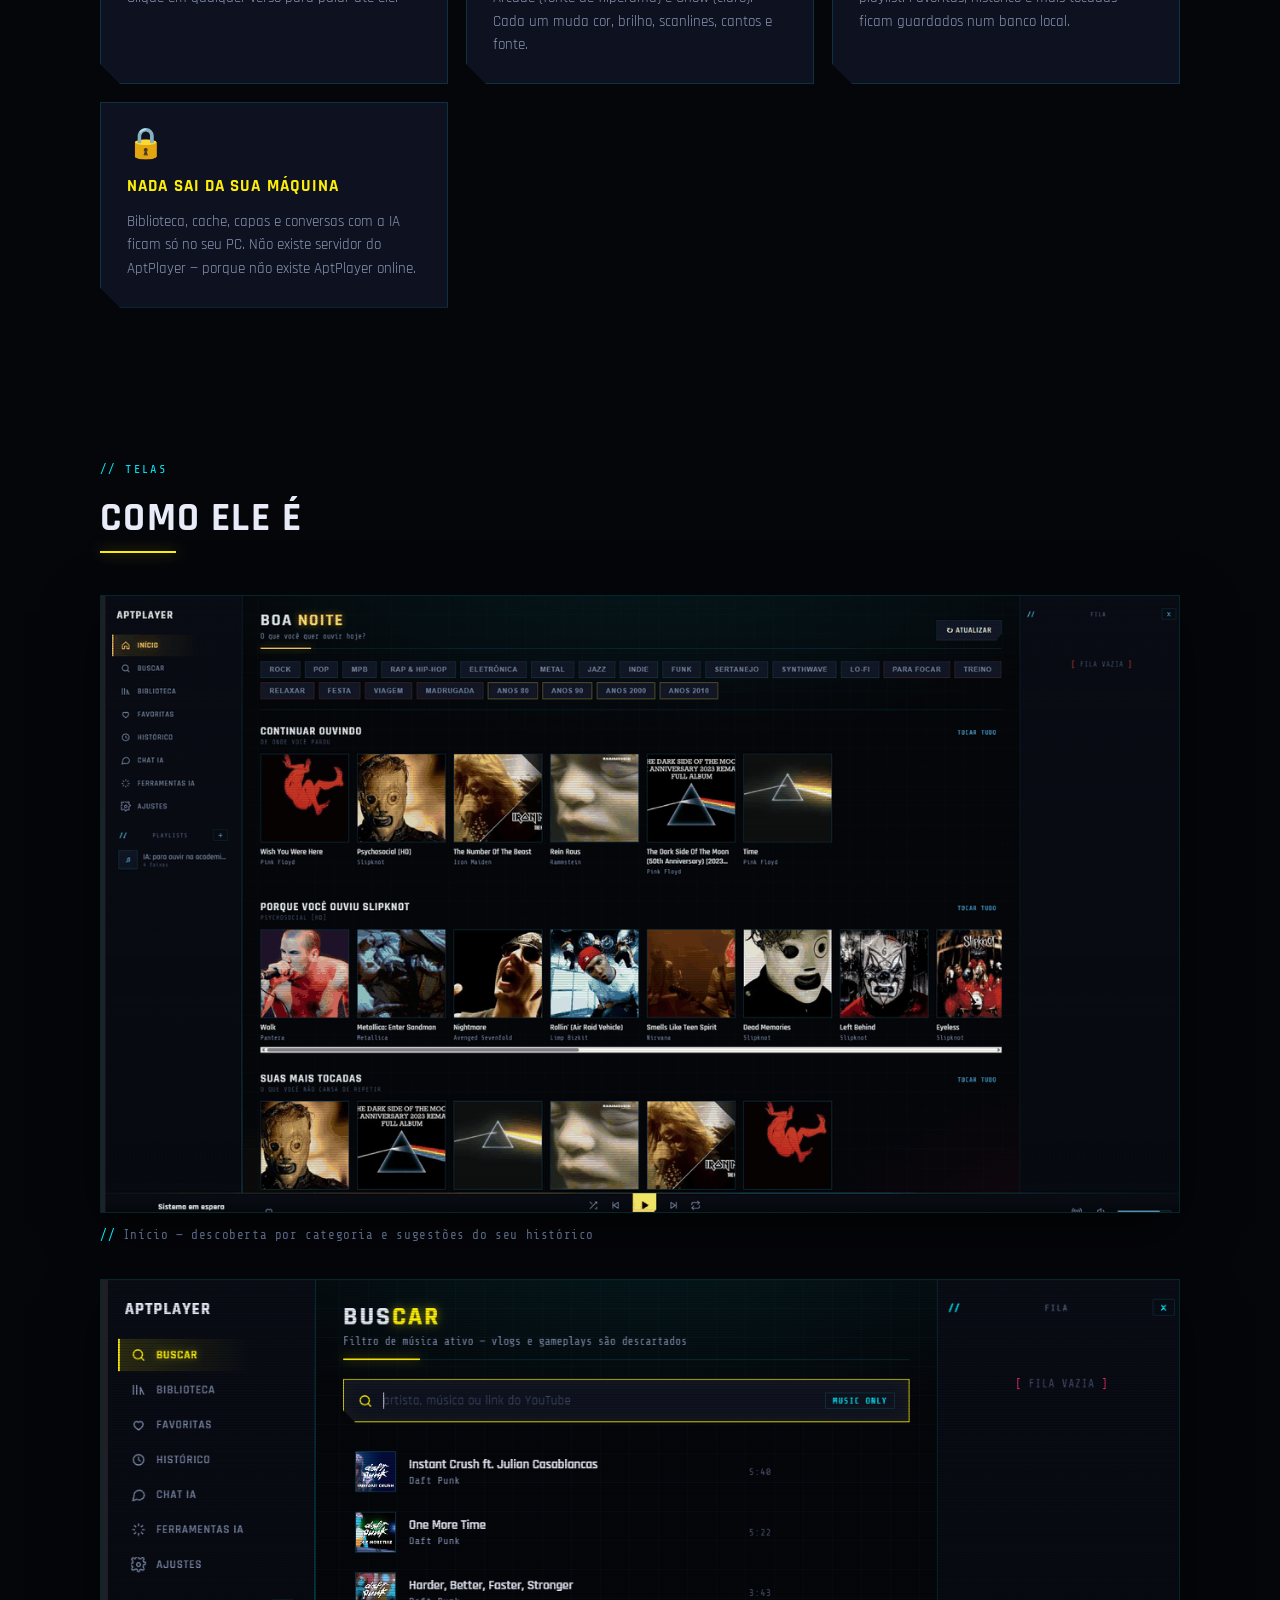
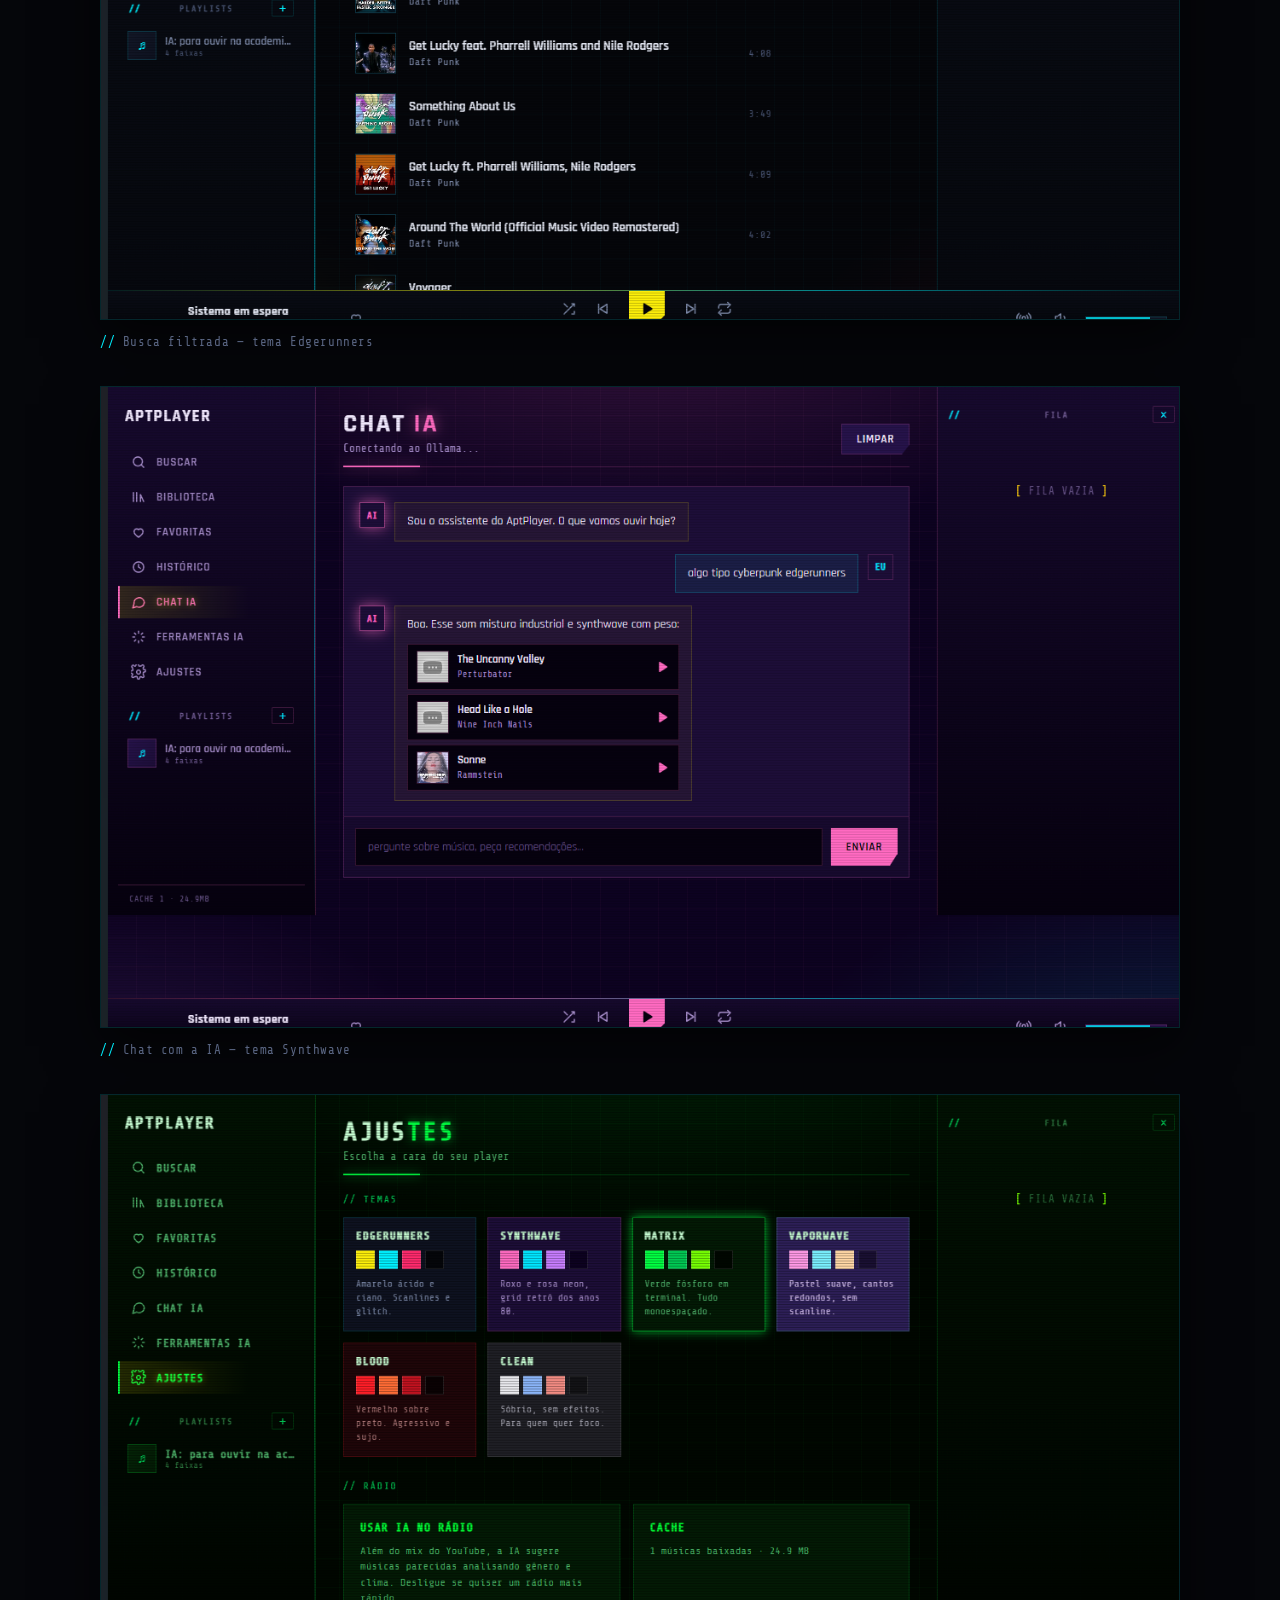
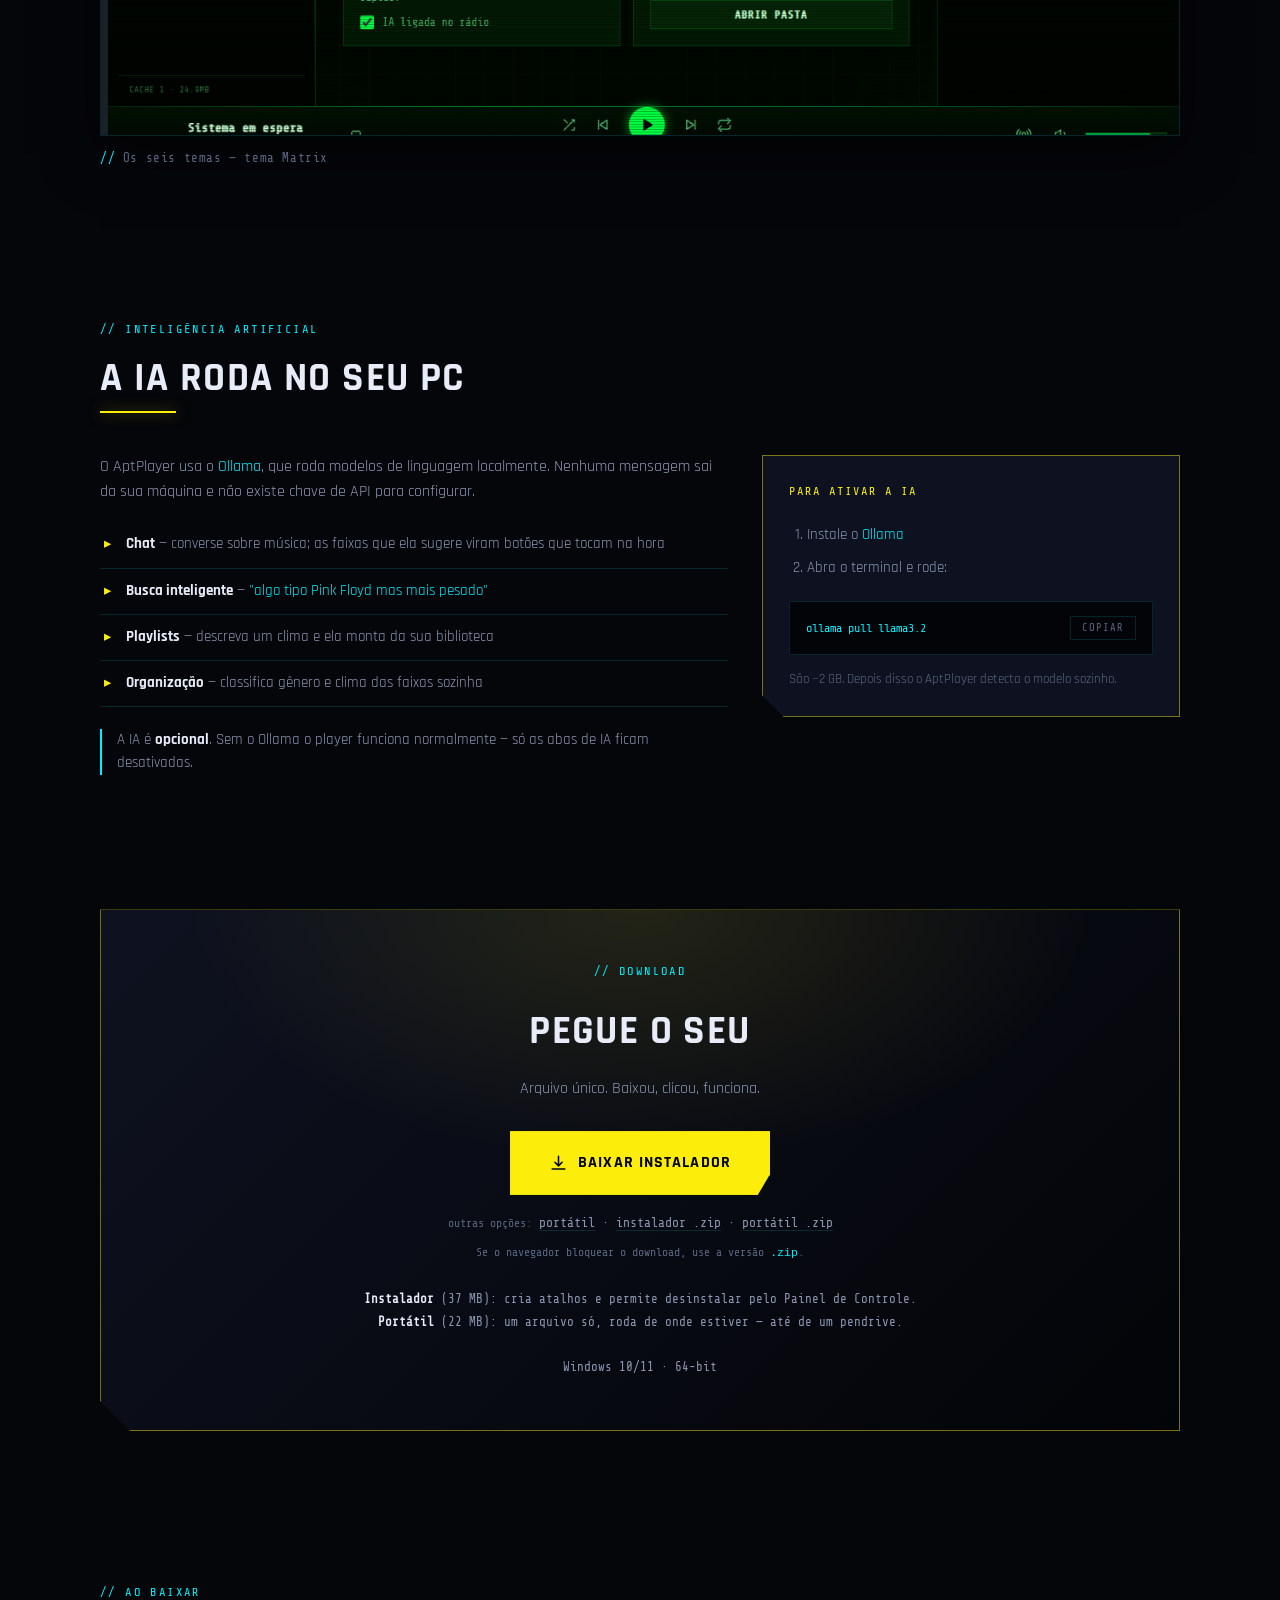
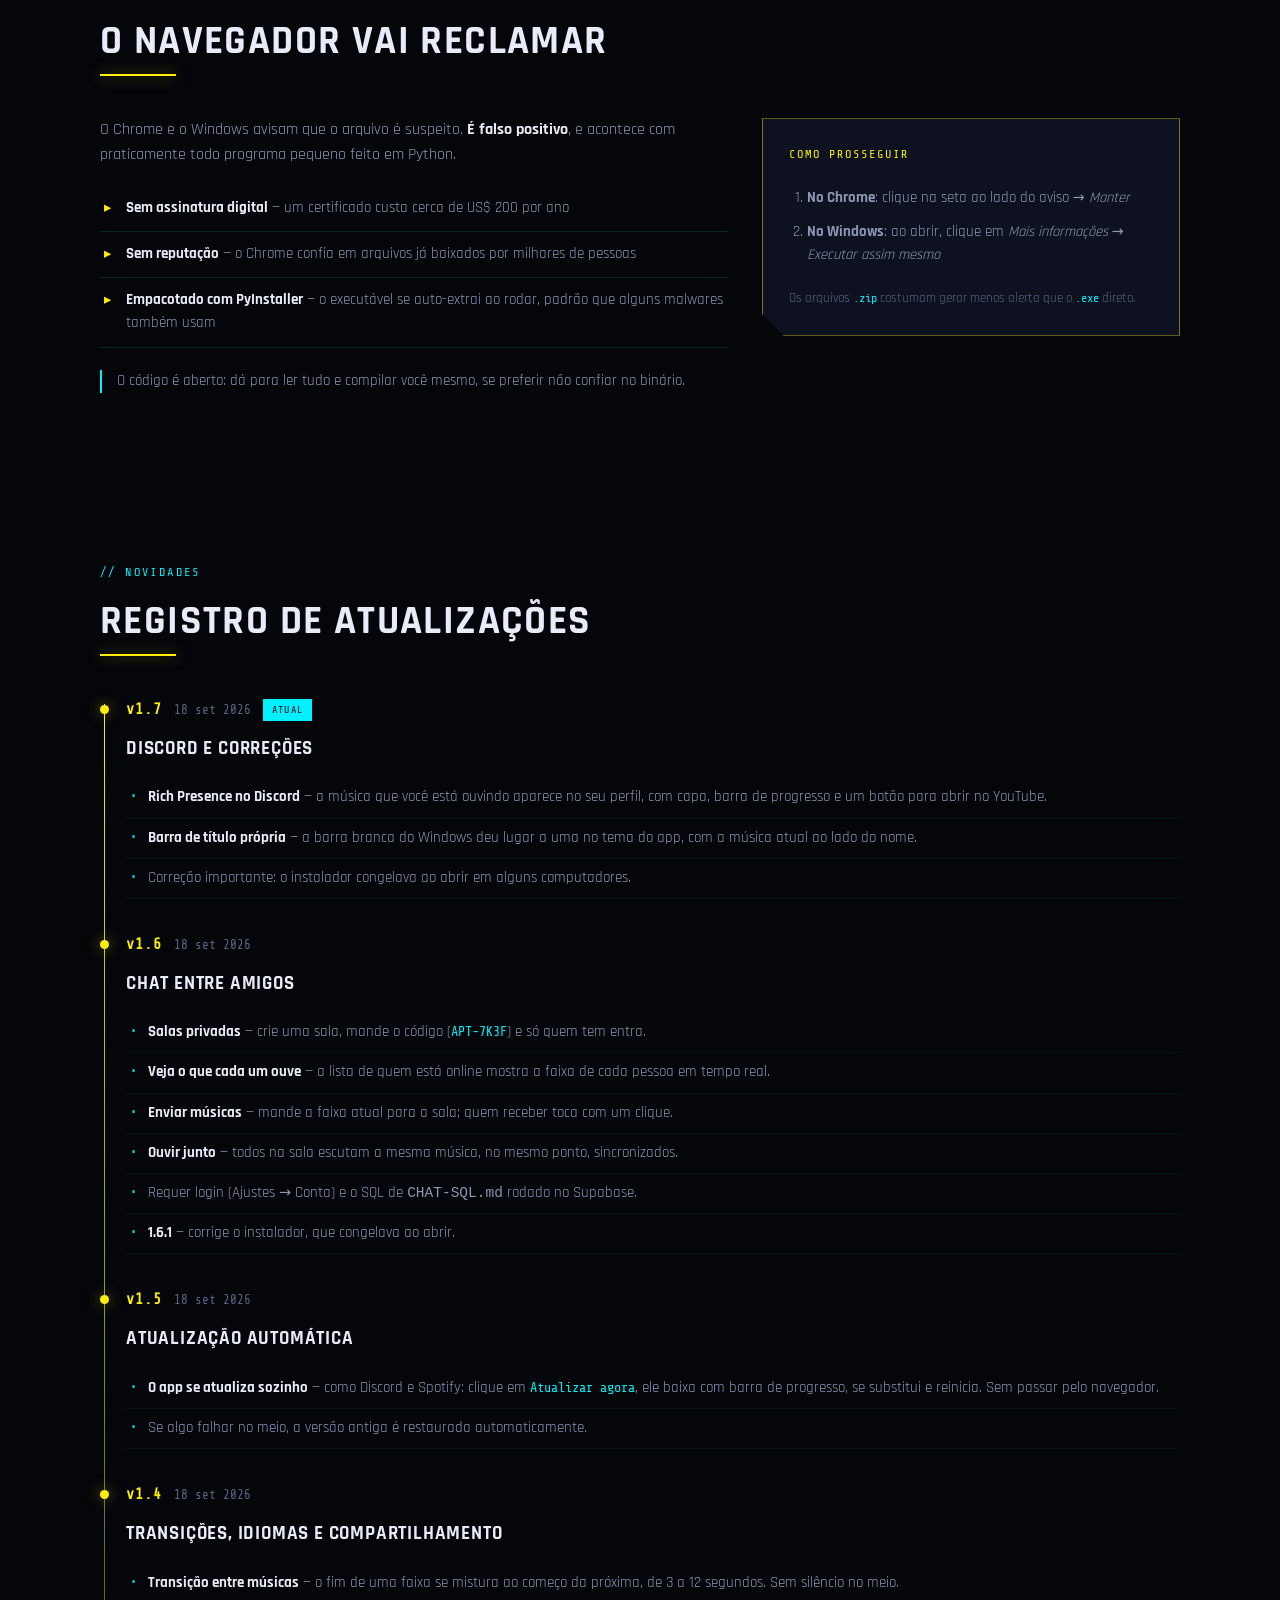
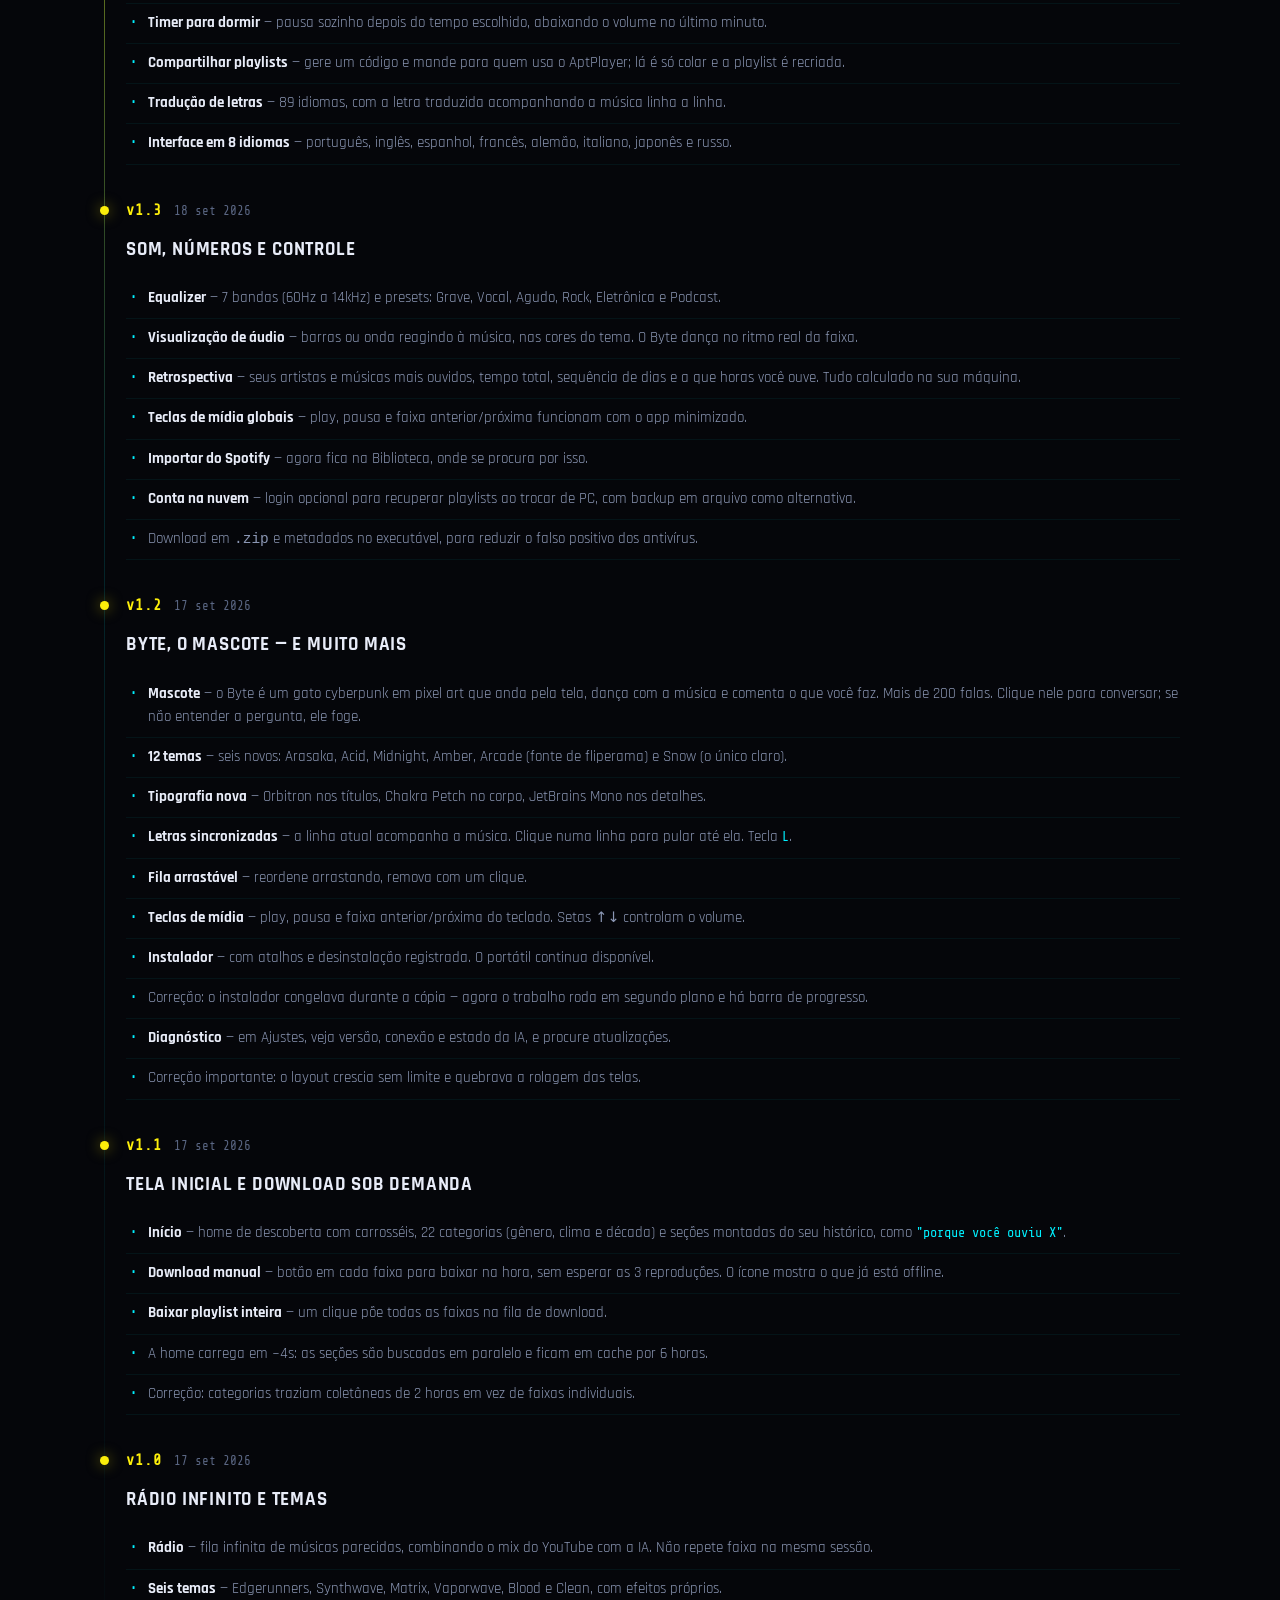
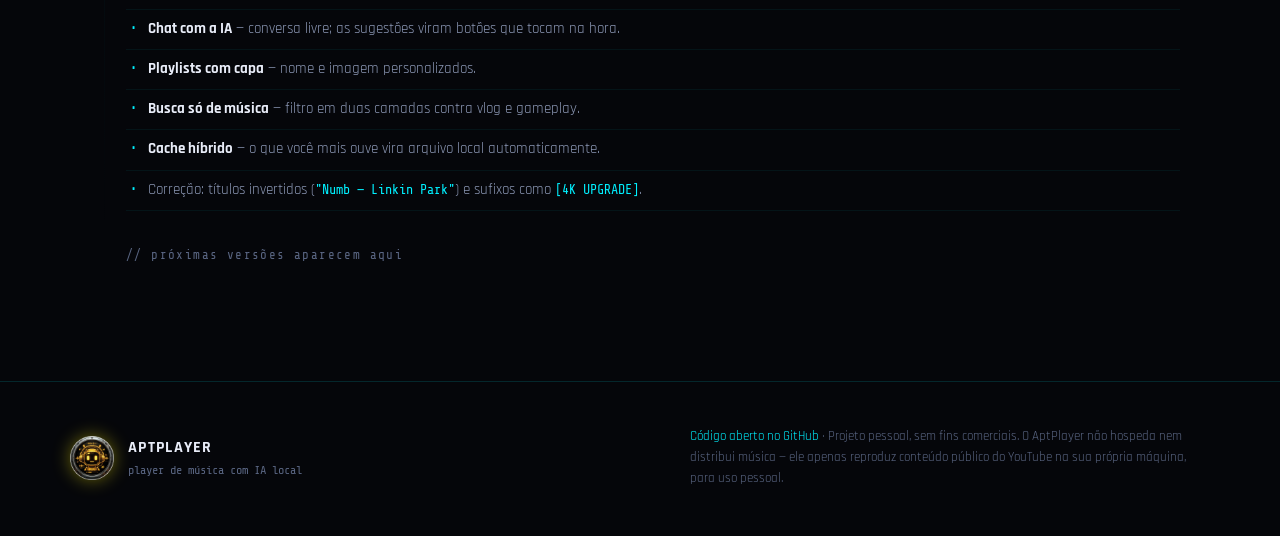
==== commit 7011c0bf: "v1.7.1: barra de titulo no tema do app" ====
--- a/docs/index.html
+++ b/docs/index.html
@@ -32,7 +32,7 @@
     <a href="#ia">IA</a>
     <a href="#avisos">Ao baixar</a>
     <a href="#changelog">Novidades</a>
-    <a class="nav-cta" href="https://github.com/betterdev11312/aptplayer/releases/download/v1.7.0/AptPlayer.exe" download>Baixar</a>
+    <a class="nav-cta" href="https://github.com/betterdev11312/aptplayer/releases/download/v1.7.1/AptPlayer.exe" download>Baixar</a>
   </div>
 </nav>
 
@@ -40,7 +40,7 @@
 <header class="hero" id="top">
   <div class="hero-inner">
     <div class="hero-text">
-      <div class="kicker">// v1.7 · Windows · instalador ou portátil</div>
+      <div class="kicker">// v1.7.1 · Windows · instalador ou portátil</div>
       <h1>Seu player.<br><span class="hl">Sua máquina.</span><br>Sem conta nenhuma.</h1>
       <p class="lead">
         Busca no YouTube, monta sua biblioteca, baixa o que você mais ouve e
@@ -48,7 +48,7 @@
         Sem login, sem API key, sem mensalidade.
       </p>
       <div class="hero-actions">
-        <a class="btn primary" href="https://github.com/betterdev11312/aptplayer/releases/download/v1.7.0/AptPlayer.exe" download>
+        <a class="btn primary" href="https://github.com/betterdev11312/aptplayer/releases/download/v1.7.1/AptPlayer.exe" download>
           <svg viewBox="0 0 24 24"><path d="M12 3v12m0 0 4.5-4.5M12 15l-4.5-4.5M4 19h16"/></svg>
           Baixar para Windows
         </a>
@@ -248,15 +248,15 @@
     <div class="kicker">// Download</div>
     <h2>Pegue o seu</h2>
     <p>Arquivo único. Baixou, clicou, funciona.</p>
-    <a class="btn primary big" href="https://github.com/betterdev11312/aptplayer/releases/download/v1.7.0/AptPlayer-Setup.exe" download>
+    <a class="btn primary big" href="https://github.com/betterdev11312/aptplayer/releases/download/v1.7.1/AptPlayer-Setup.exe" download>
       <svg viewBox="0 0 24 24"><path d="M12 3v12m0 0 4.5-4.5M12 15l-4.5-4.5M4 19h16"/></svg>
       Baixar instalador
     </a>
     <div class="dl-alt">
       <span>outras opções:</span>
-      <a href="https://github.com/betterdev11312/aptplayer/releases/download/v1.7.0/AptPlayer.exe" download>portátil</a> ·
-      <a href="https://github.com/betterdev11312/aptplayer/releases/download/v1.7.0/AptPlayer-Setup.zip" download>instalador .zip</a> ·
-      <a href="https://github.com/betterdev11312/aptplayer/releases/download/v1.7.0/AptPlayer.zip" download>portátil .zip</a>
+      <a href="https://github.com/betterdev11312/aptplayer/releases/download/v1.7.1/AptPlayer.exe" download>portátil</a> ·
+      <a href="https://github.com/betterdev11312/aptplayer/releases/download/v1.7.1/AptPlayer-Setup.zip" download>instalador .zip</a> ·
+      <a href="https://github.com/betterdev11312/aptplayer/releases/download/v1.7.1/AptPlayer.zip" download>portátil .zip</a>
       <div class="dl-zip-hint">
         Se o navegador bloquear o download, use a versão <code>.zip</code>.
       </div>
@@ -332,6 +332,7 @@
         <h3>Discord e correções</h3>
         <ul>
           <li><strong>Rich Presence no Discord</strong> — a música que você está ouvindo aparece no seu perfil, com capa, barra de progresso e um botão para abrir no YouTube.</li>
+          <li><strong>Barra de título própria</strong> — a barra branca do Windows deu lugar a uma no tema do app, com a música atual ao lado do nome.</li>
           <li>Correção importante: o instalador congelava ao abrir em alguns computadores.</li>
         </ul>
       </div>
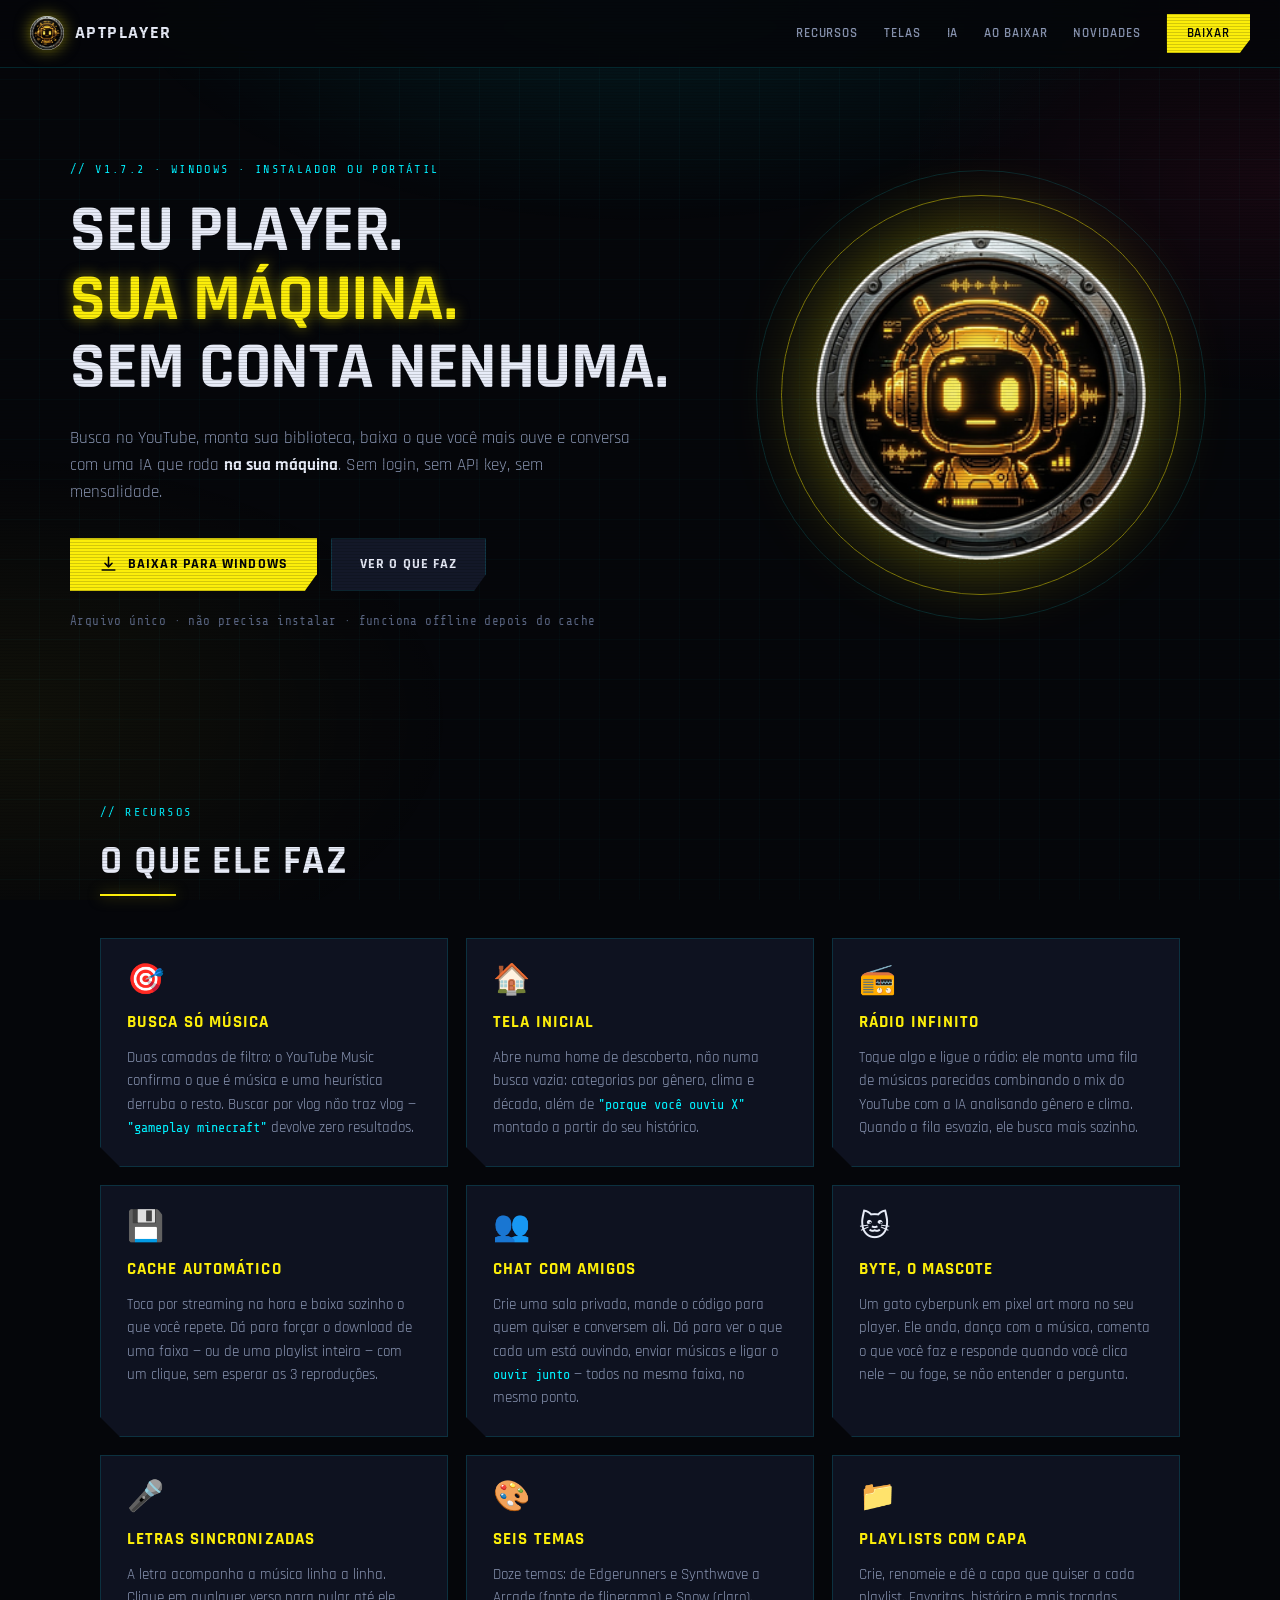
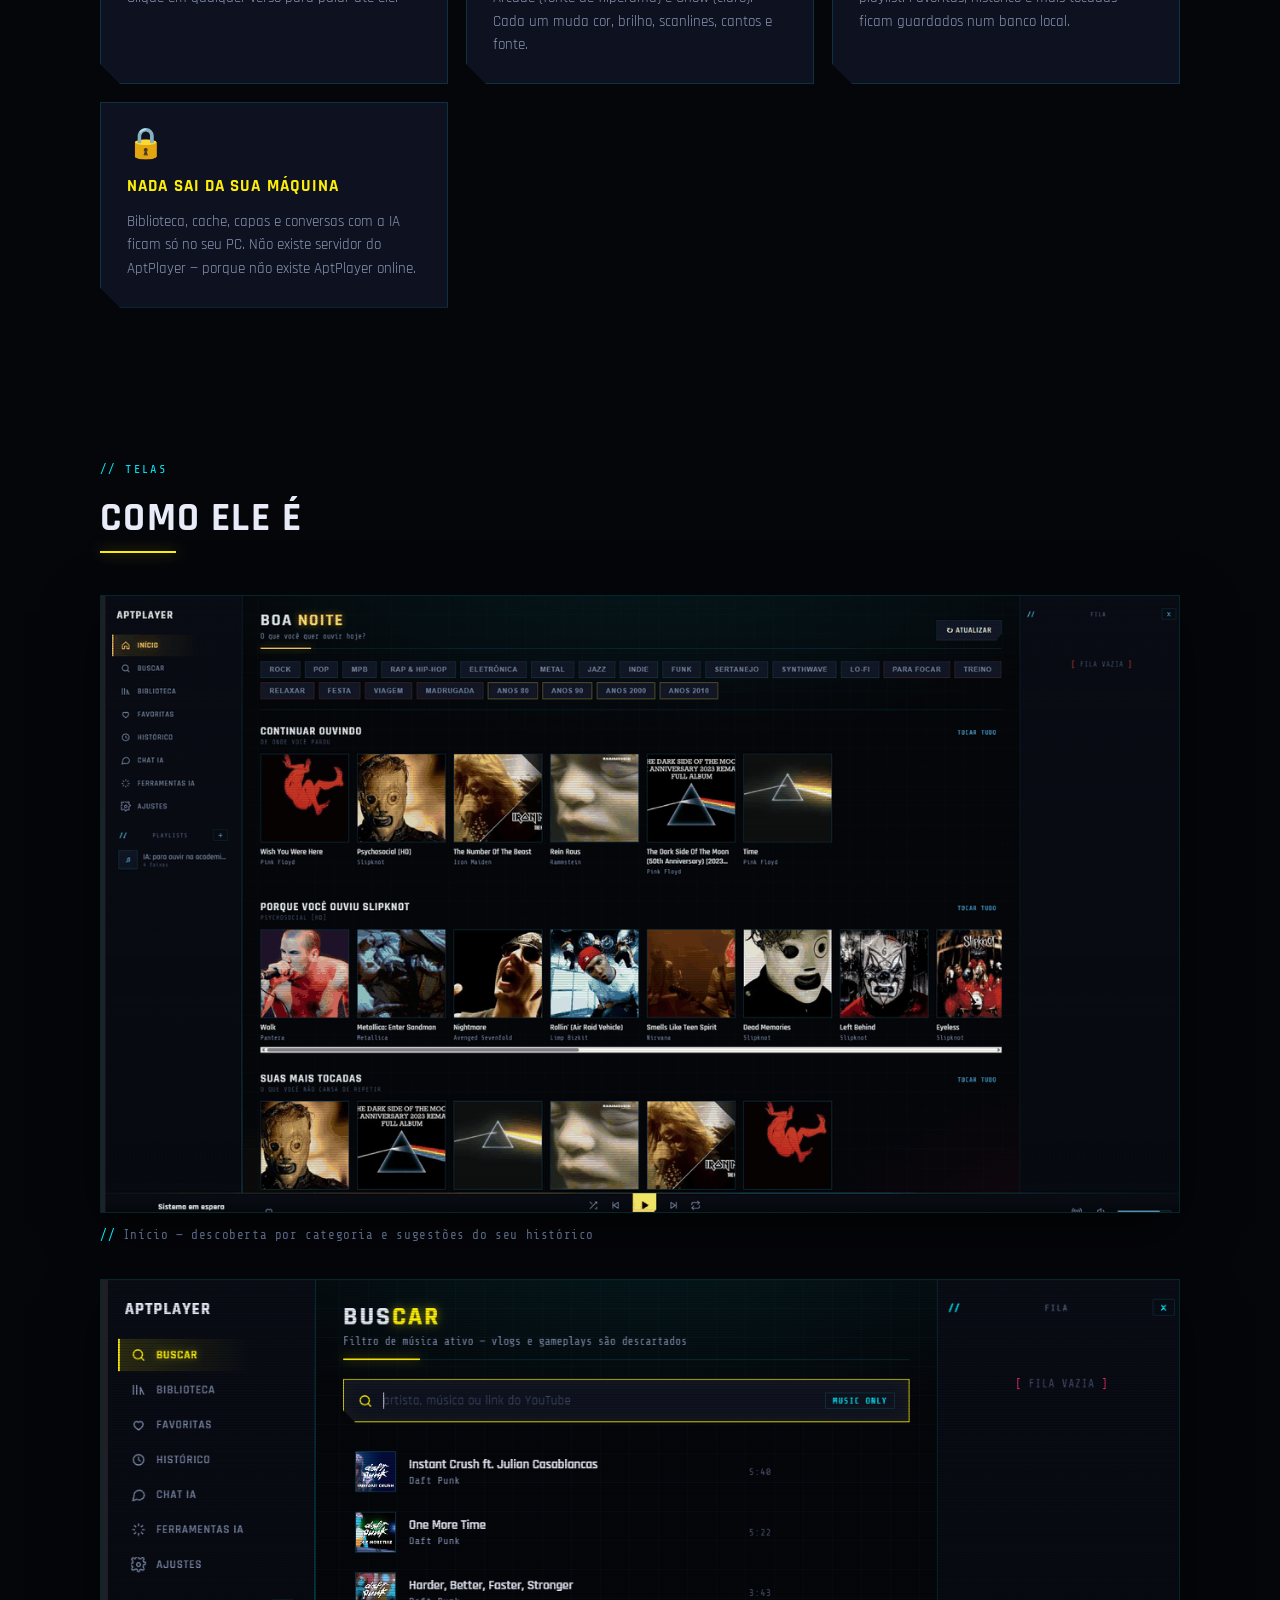
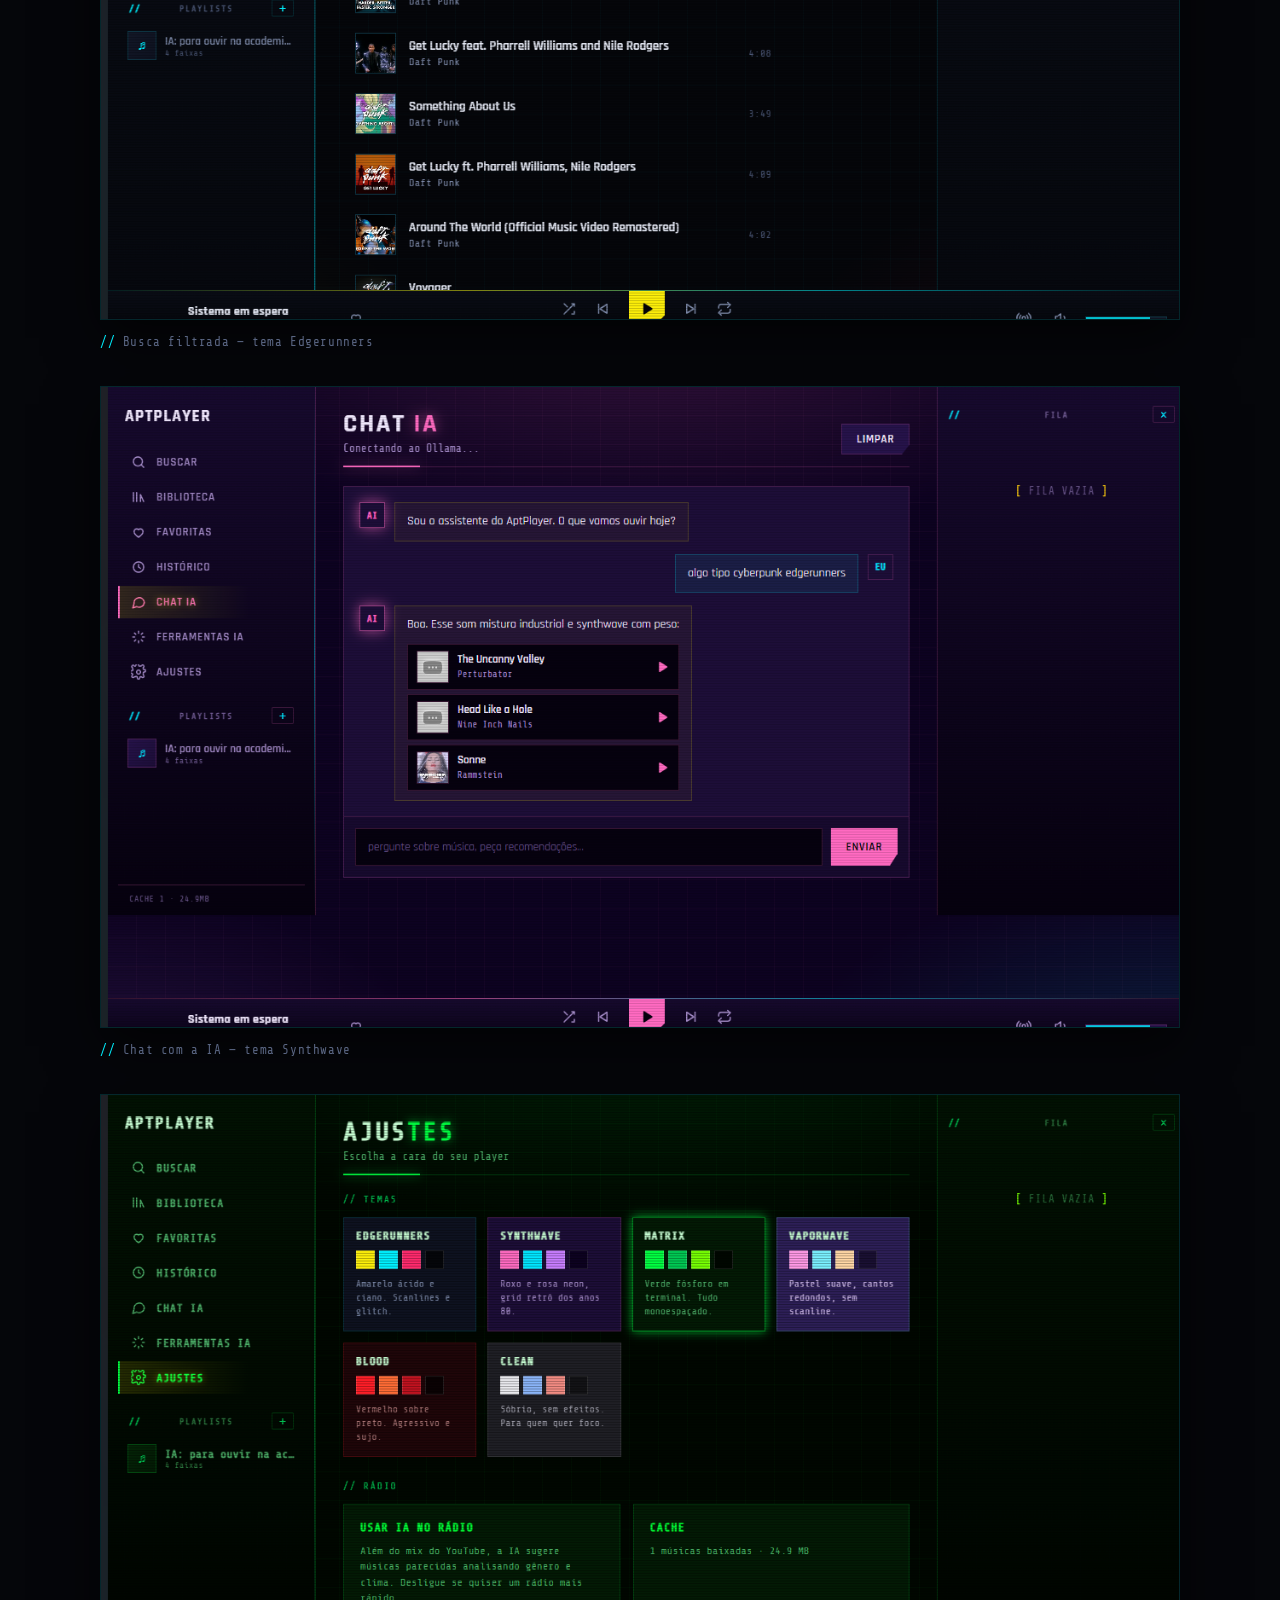
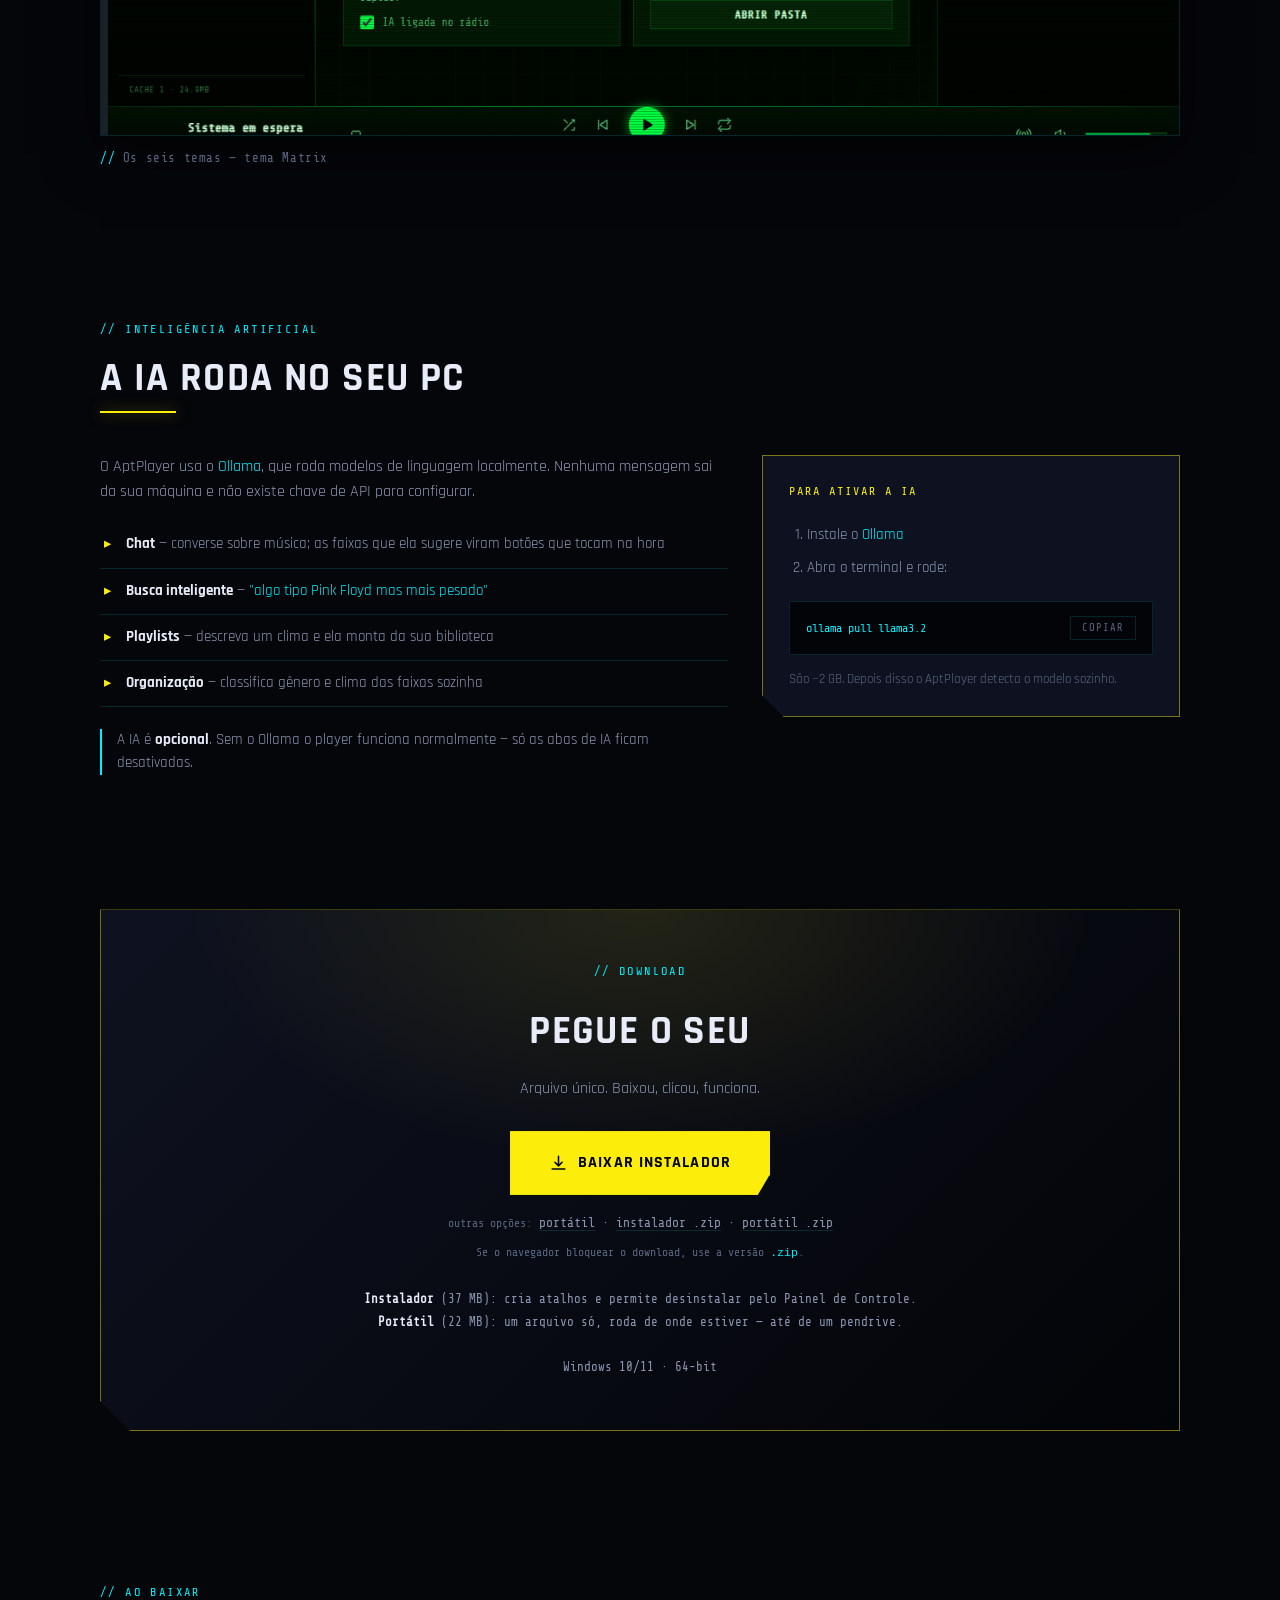
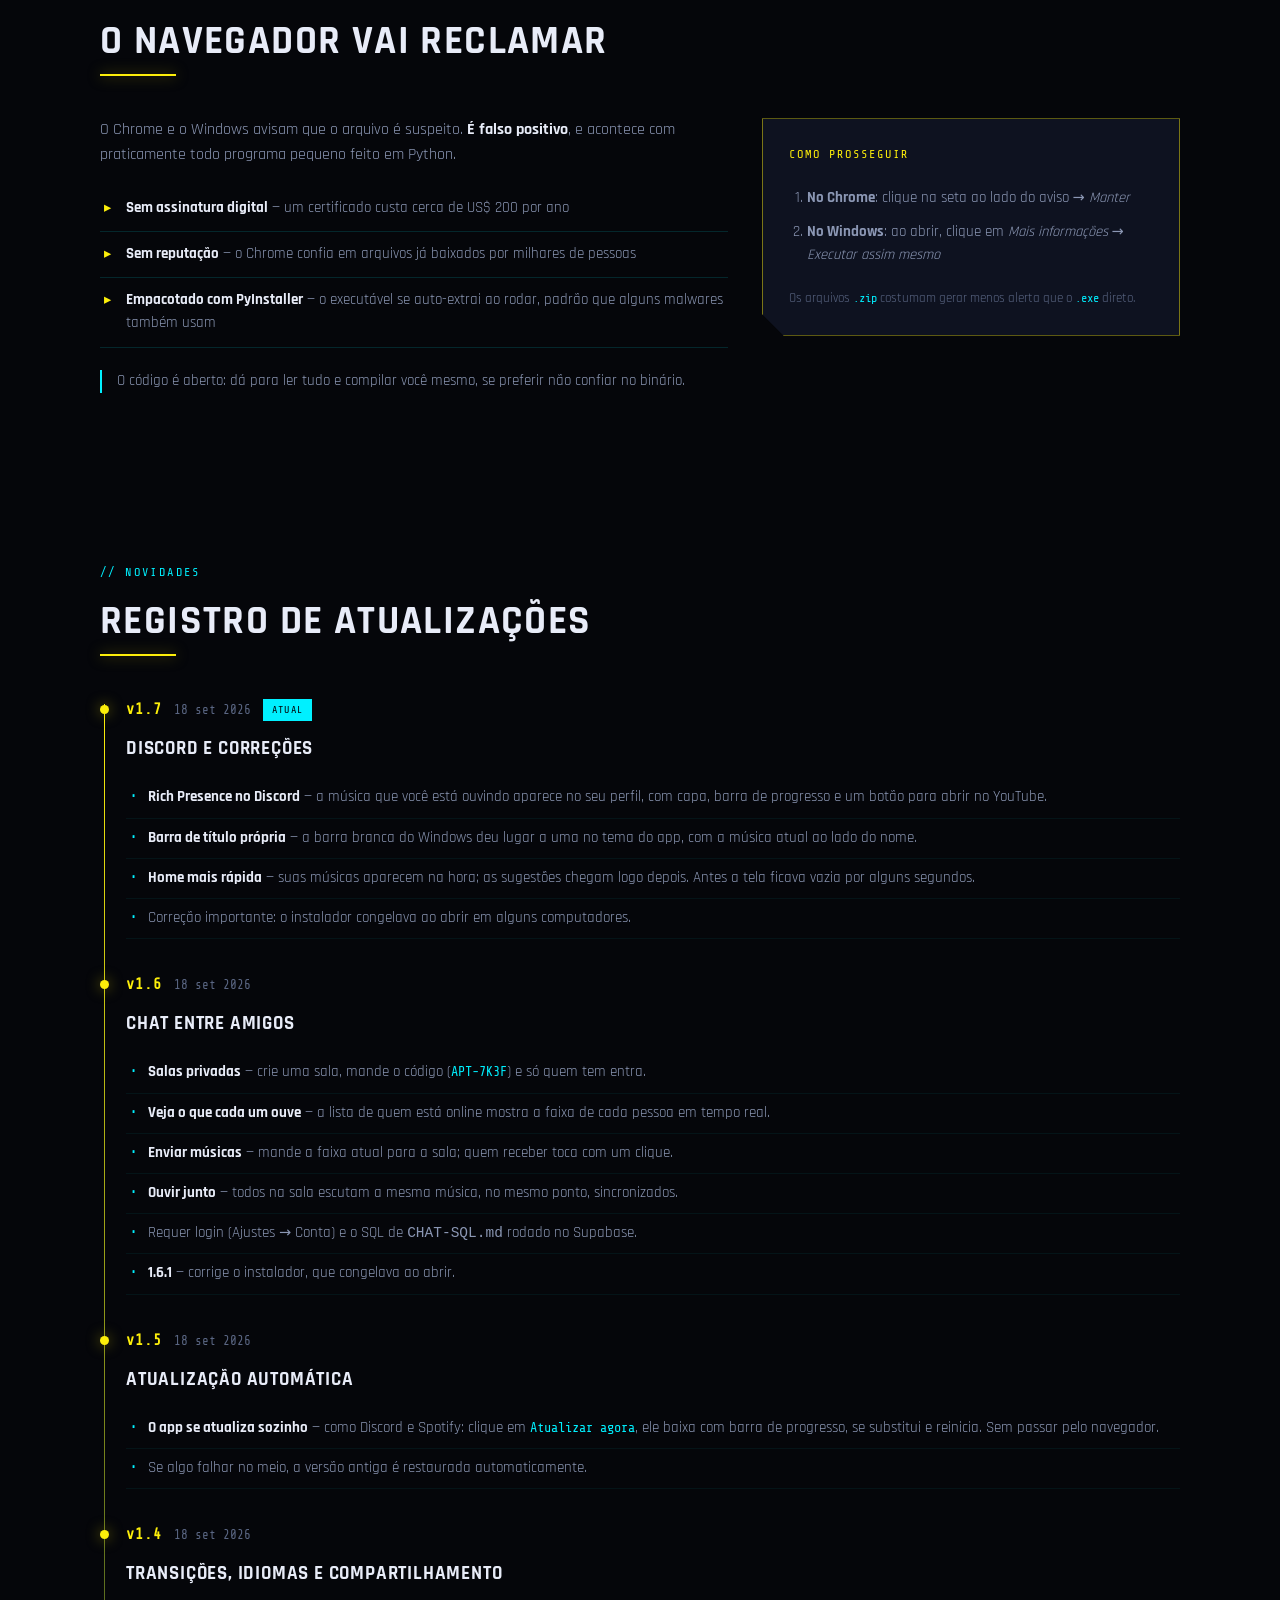
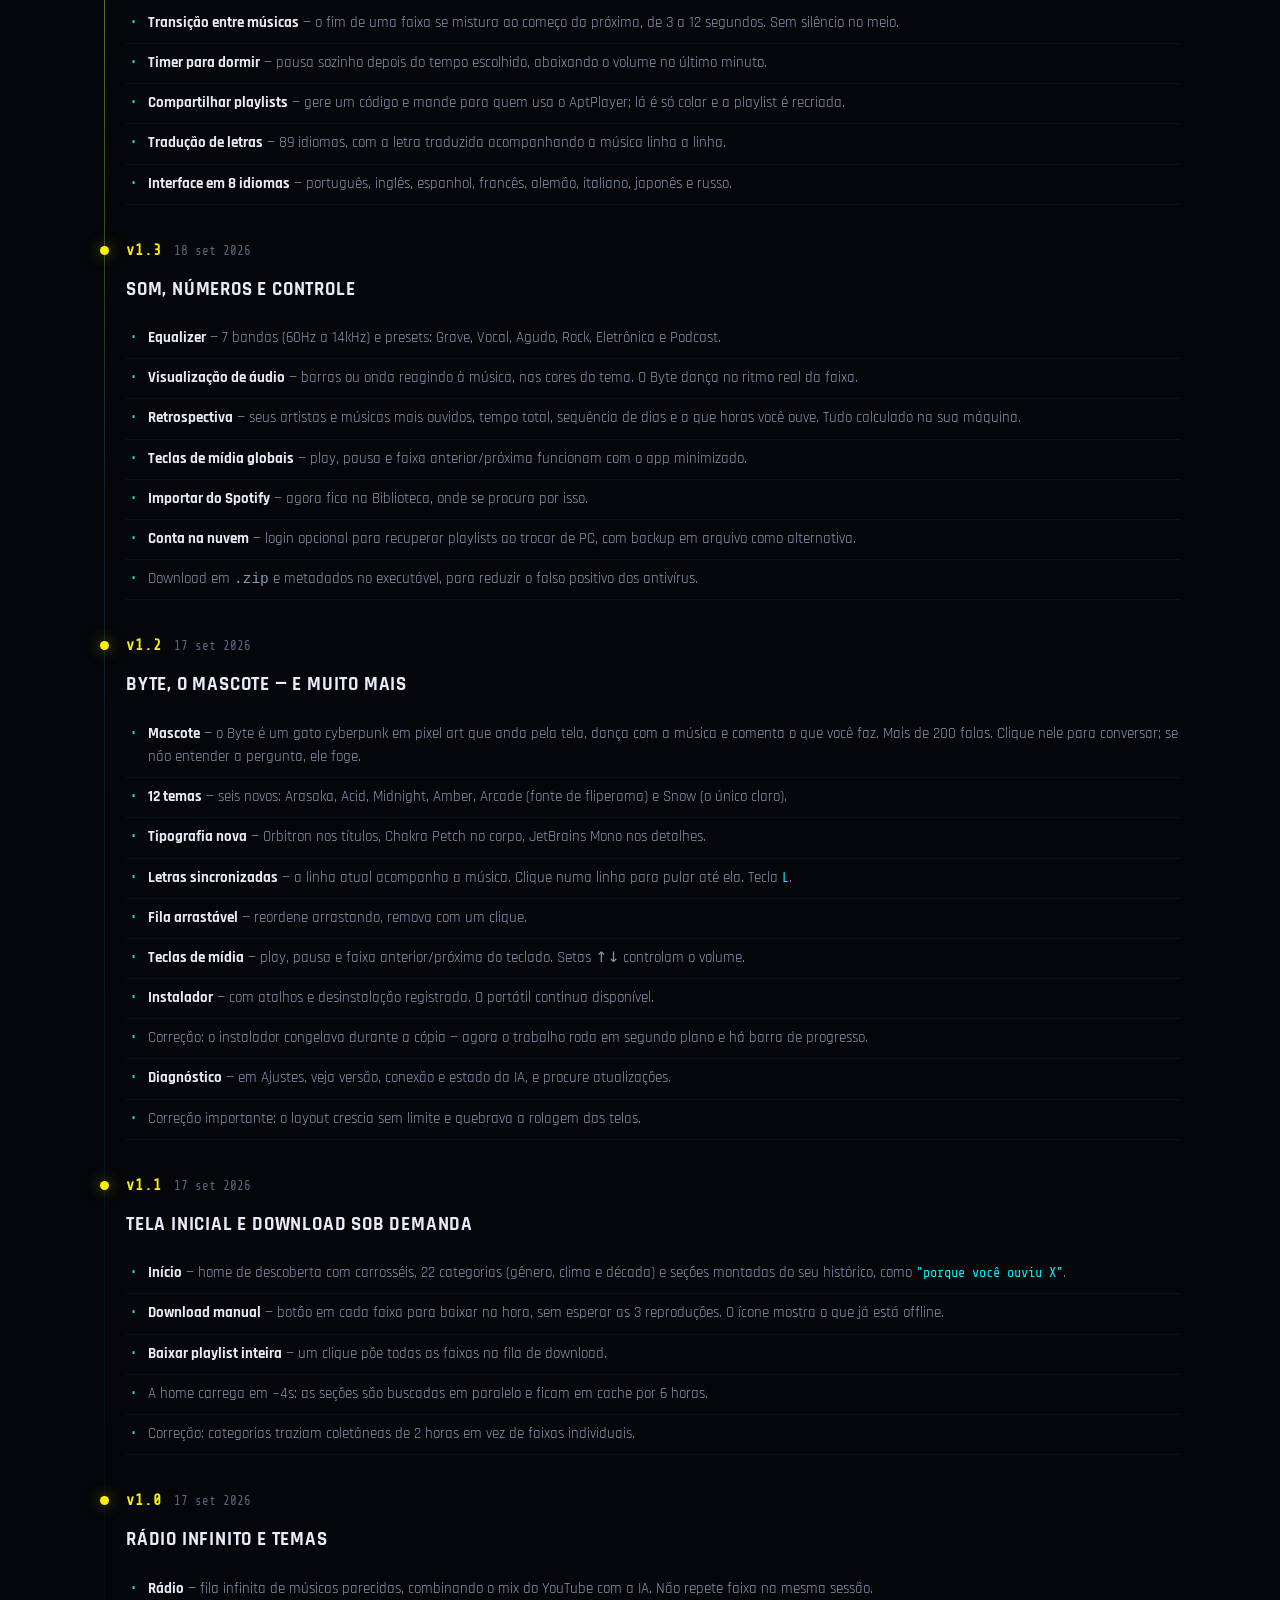
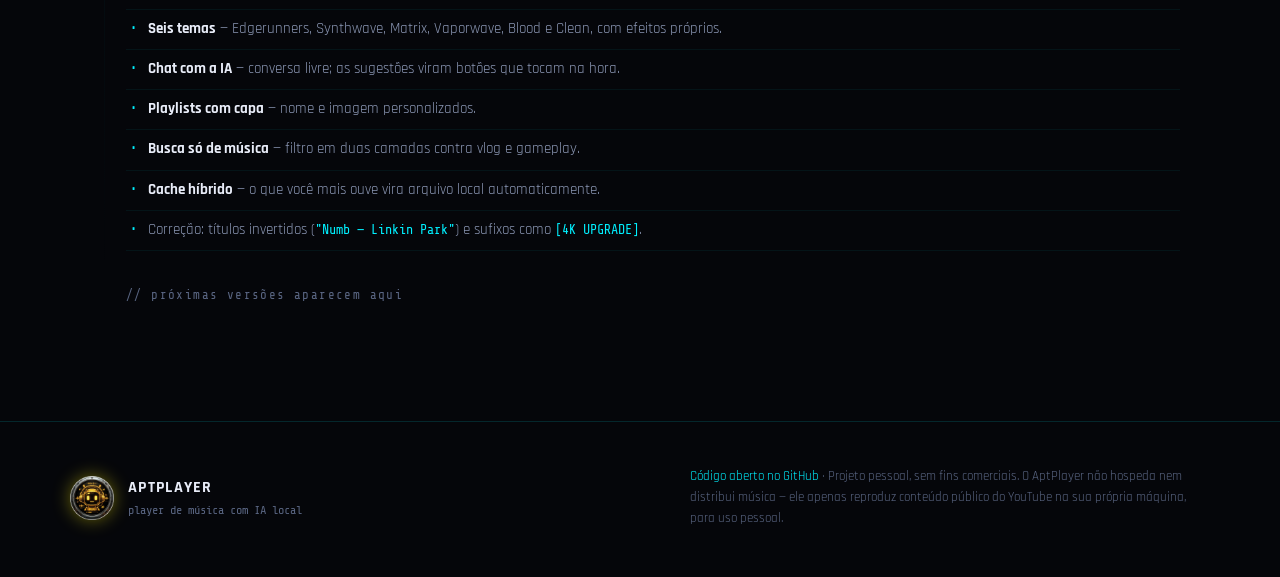
==== commit f9a2cdb5: "v1.7.2: home carrega em duas etapas e boot resiliente" ====
--- a/docs/index.html
+++ b/docs/index.html
@@ -32,7 +32,7 @@
     <a href="#ia">IA</a>
     <a href="#avisos">Ao baixar</a>
     <a href="#changelog">Novidades</a>
-    <a class="nav-cta" href="https://github.com/betterdev11312/aptplayer/releases/download/v1.7.1/AptPlayer.exe" download>Baixar</a>
+    <a class="nav-cta" href="https://github.com/betterdev11312/aptplayer/releases/download/v1.7.2/AptPlayer.exe" download>Baixar</a>
   </div>
 </nav>
 
@@ -40,7 +40,7 @@
 <header class="hero" id="top">
   <div class="hero-inner">
     <div class="hero-text">
-      <div class="kicker">// v1.7.1 · Windows · instalador ou portátil</div>
+      <div class="kicker">// v1.7.2 · Windows · instalador ou portátil</div>
       <h1>Seu player.<br><span class="hl">Sua máquina.</span><br>Sem conta nenhuma.</h1>
       <p class="lead">
         Busca no YouTube, monta sua biblioteca, baixa o que você mais ouve e
@@ -48,7 +48,7 @@
         Sem login, sem API key, sem mensalidade.
       </p>
       <div class="hero-actions">
-        <a class="btn primary" href="https://github.com/betterdev11312/aptplayer/releases/download/v1.7.1/AptPlayer.exe" download>
+        <a class="btn primary" href="https://github.com/betterdev11312/aptplayer/releases/download/v1.7.2/AptPlayer.exe" download>
           <svg viewBox="0 0 24 24"><path d="M12 3v12m0 0 4.5-4.5M12 15l-4.5-4.5M4 19h16"/></svg>
           Baixar para Windows
         </a>
@@ -248,15 +248,15 @@
     <div class="kicker">// Download</div>
     <h2>Pegue o seu</h2>
     <p>Arquivo único. Baixou, clicou, funciona.</p>
-    <a class="btn primary big" href="https://github.com/betterdev11312/aptplayer/releases/download/v1.7.1/AptPlayer-Setup.exe" download>
+    <a class="btn primary big" href="https://github.com/betterdev11312/aptplayer/releases/download/v1.7.2/AptPlayer-Setup.exe" download>
       <svg viewBox="0 0 24 24"><path d="M12 3v12m0 0 4.5-4.5M12 15l-4.5-4.5M4 19h16"/></svg>
       Baixar instalador
     </a>
     <div class="dl-alt">
       <span>outras opções:</span>
-      <a href="https://github.com/betterdev11312/aptplayer/releases/download/v1.7.1/AptPlayer.exe" download>portátil</a> ·
-      <a href="https://github.com/betterdev11312/aptplayer/releases/download/v1.7.1/AptPlayer-Setup.zip" download>instalador .zip</a> ·
-      <a href="https://github.com/betterdev11312/aptplayer/releases/download/v1.7.1/AptPlayer.zip" download>portátil .zip</a>
+      <a href="https://github.com/betterdev11312/aptplayer/releases/download/v1.7.2/AptPlayer.exe" download>portátil</a> ·
+      <a href="https://github.com/betterdev11312/aptplayer/releases/download/v1.7.2/AptPlayer-Setup.zip" download>instalador .zip</a> ·
+      <a href="https://github.com/betterdev11312/aptplayer/releases/download/v1.7.2/AptPlayer.zip" download>portátil .zip</a>
       <div class="dl-zip-hint">
         Se o navegador bloquear o download, use a versão <code>.zip</code>.
       </div>
@@ -333,6 +333,7 @@
         <ul>
           <li><strong>Rich Presence no Discord</strong> — a música que você está ouvindo aparece no seu perfil, com capa, barra de progresso e um botão para abrir no YouTube.</li>
           <li><strong>Barra de título própria</strong> — a barra branca do Windows deu lugar a uma no tema do app, com a música atual ao lado do nome.</li>
+          <li><strong>Home mais rápida</strong> — suas músicas aparecem na hora; as sugestões chegam logo depois. Antes a tela ficava vazia por alguns segundos.</li>
           <li>Correção importante: o instalador congelava ao abrir em alguns computadores.</li>
         </ul>
       </div>
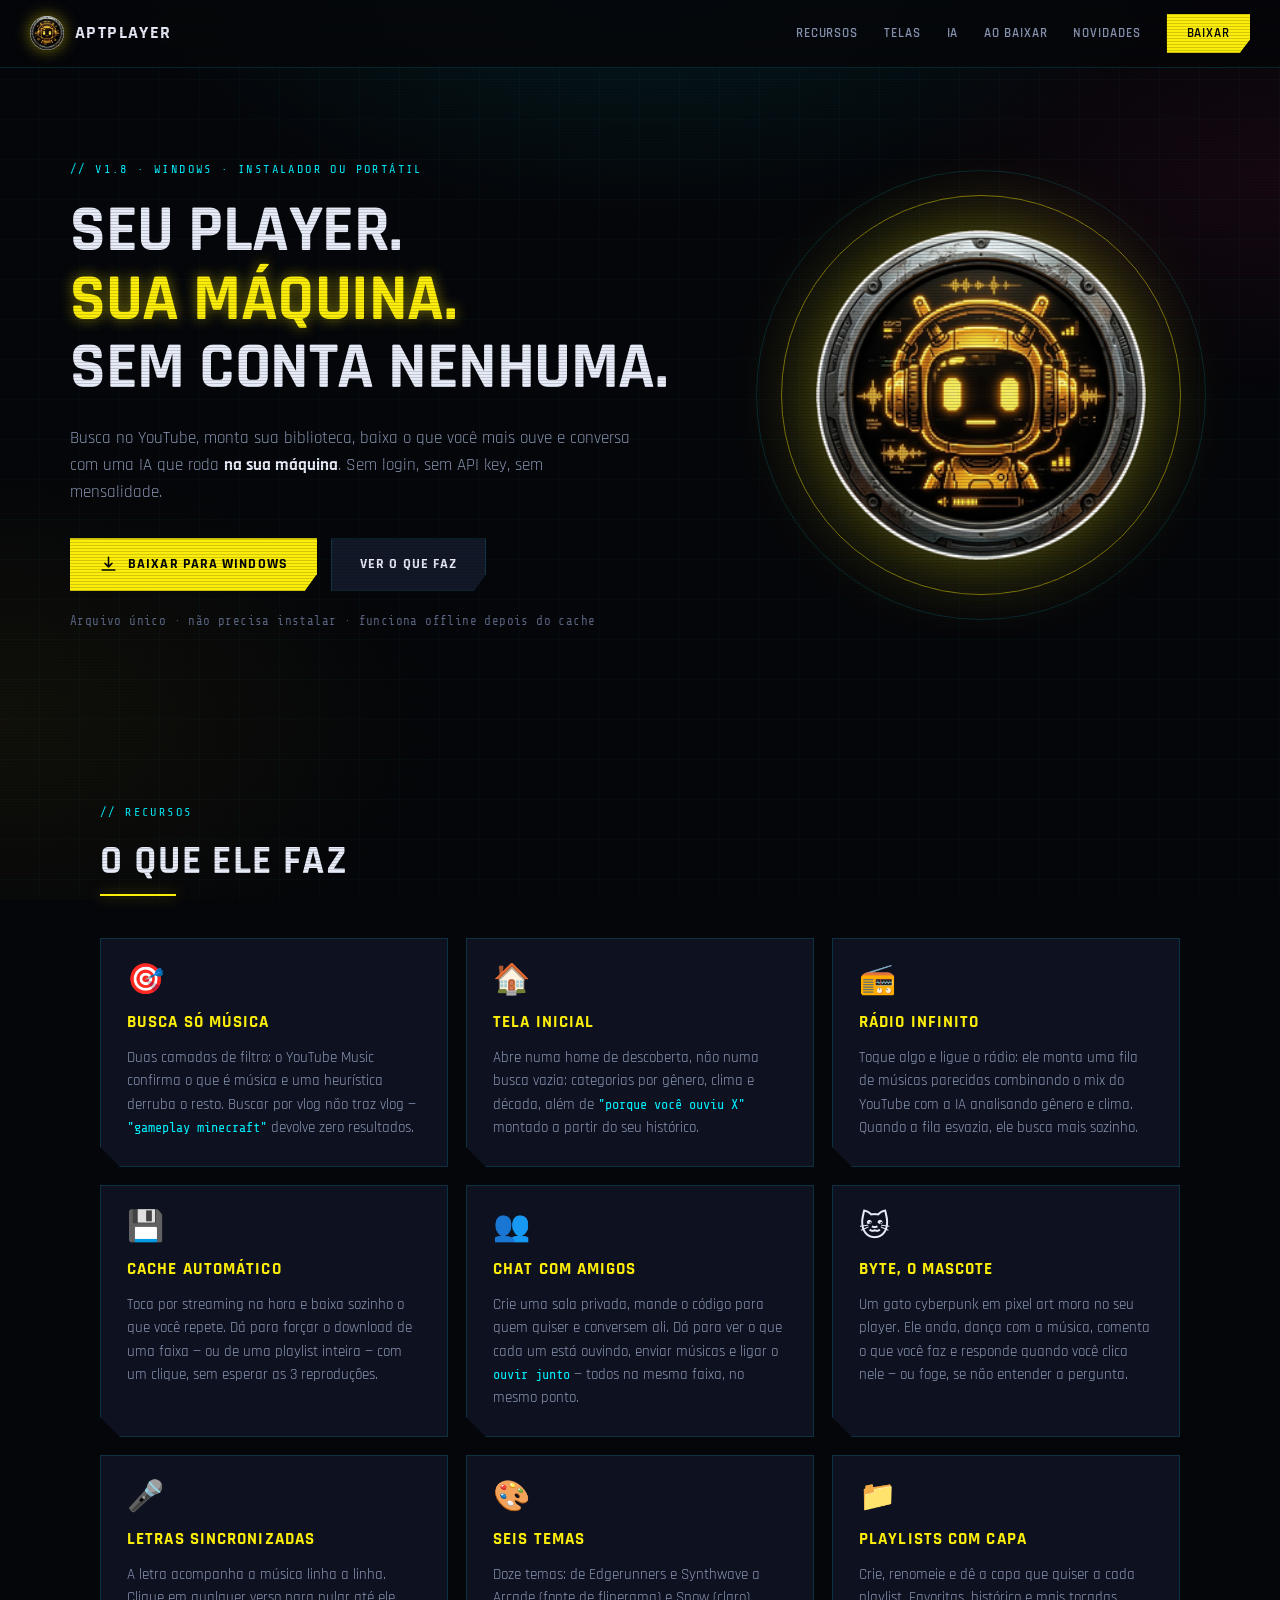
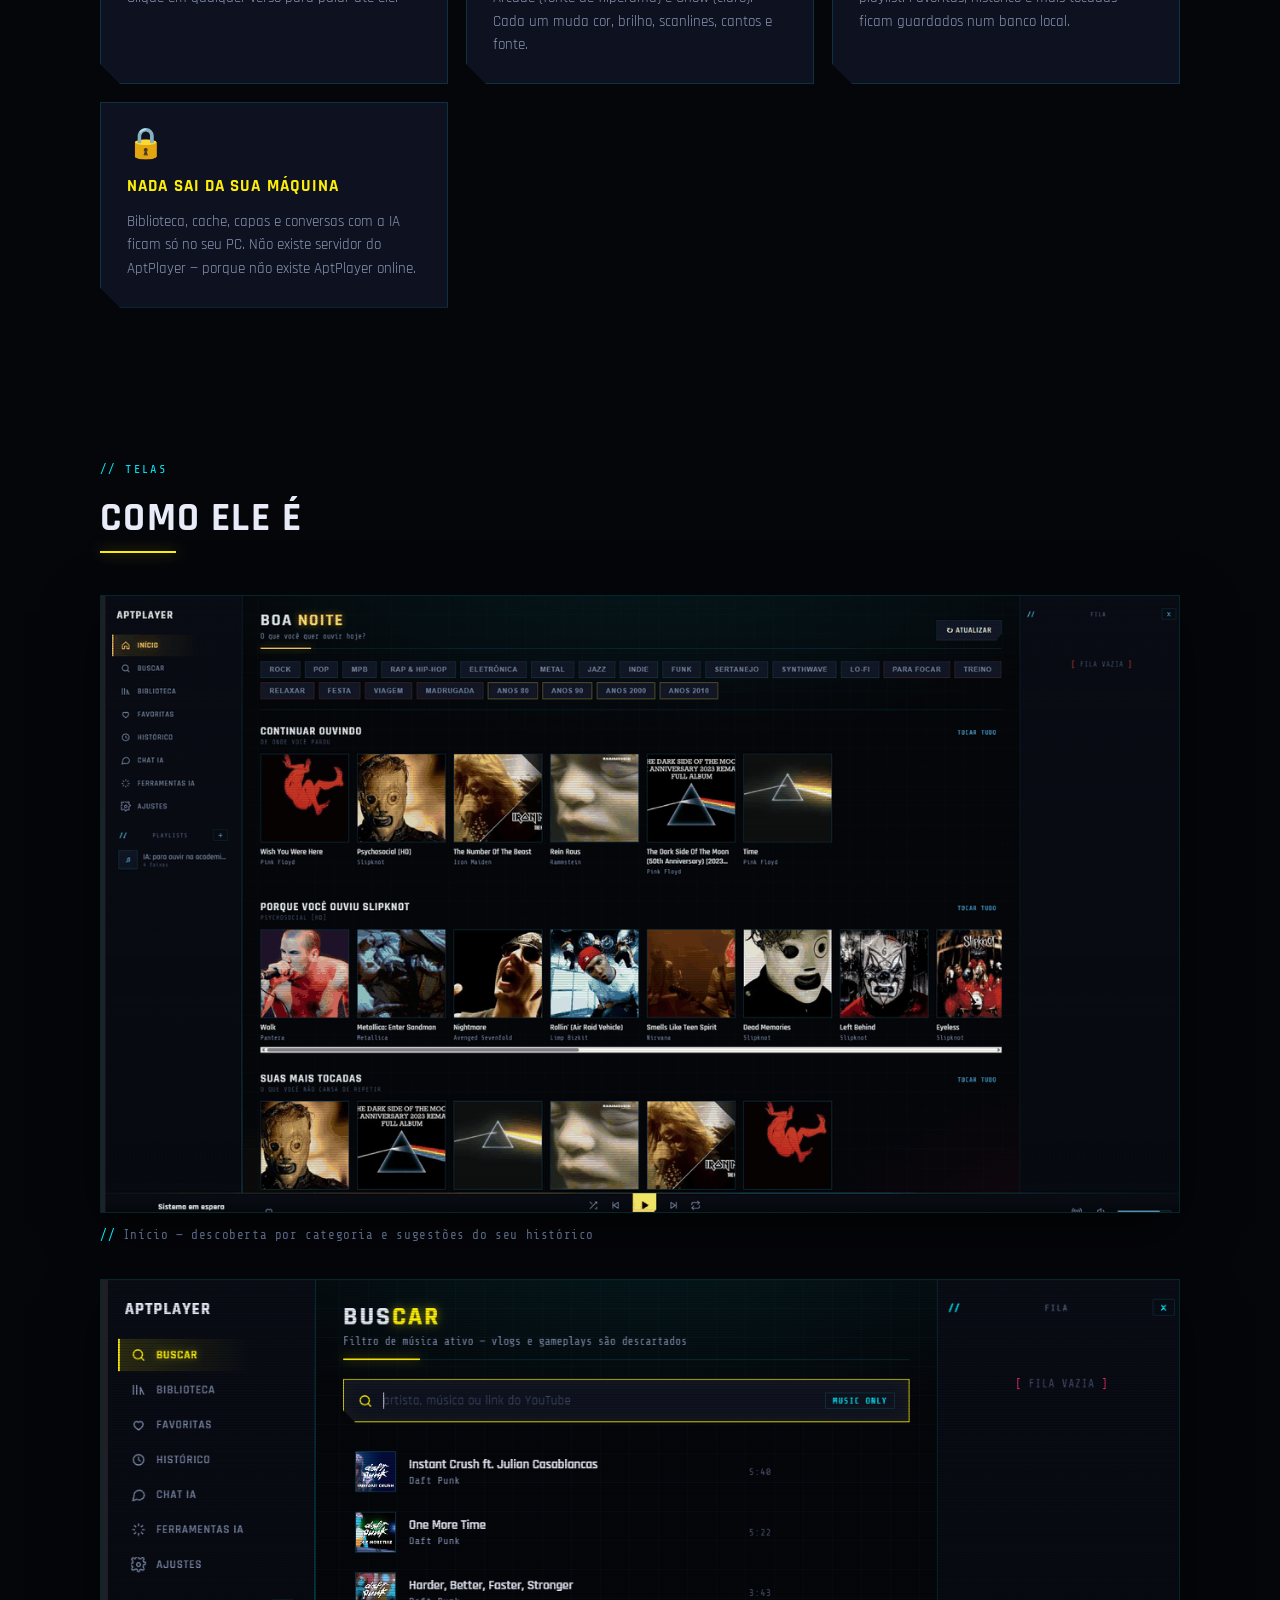
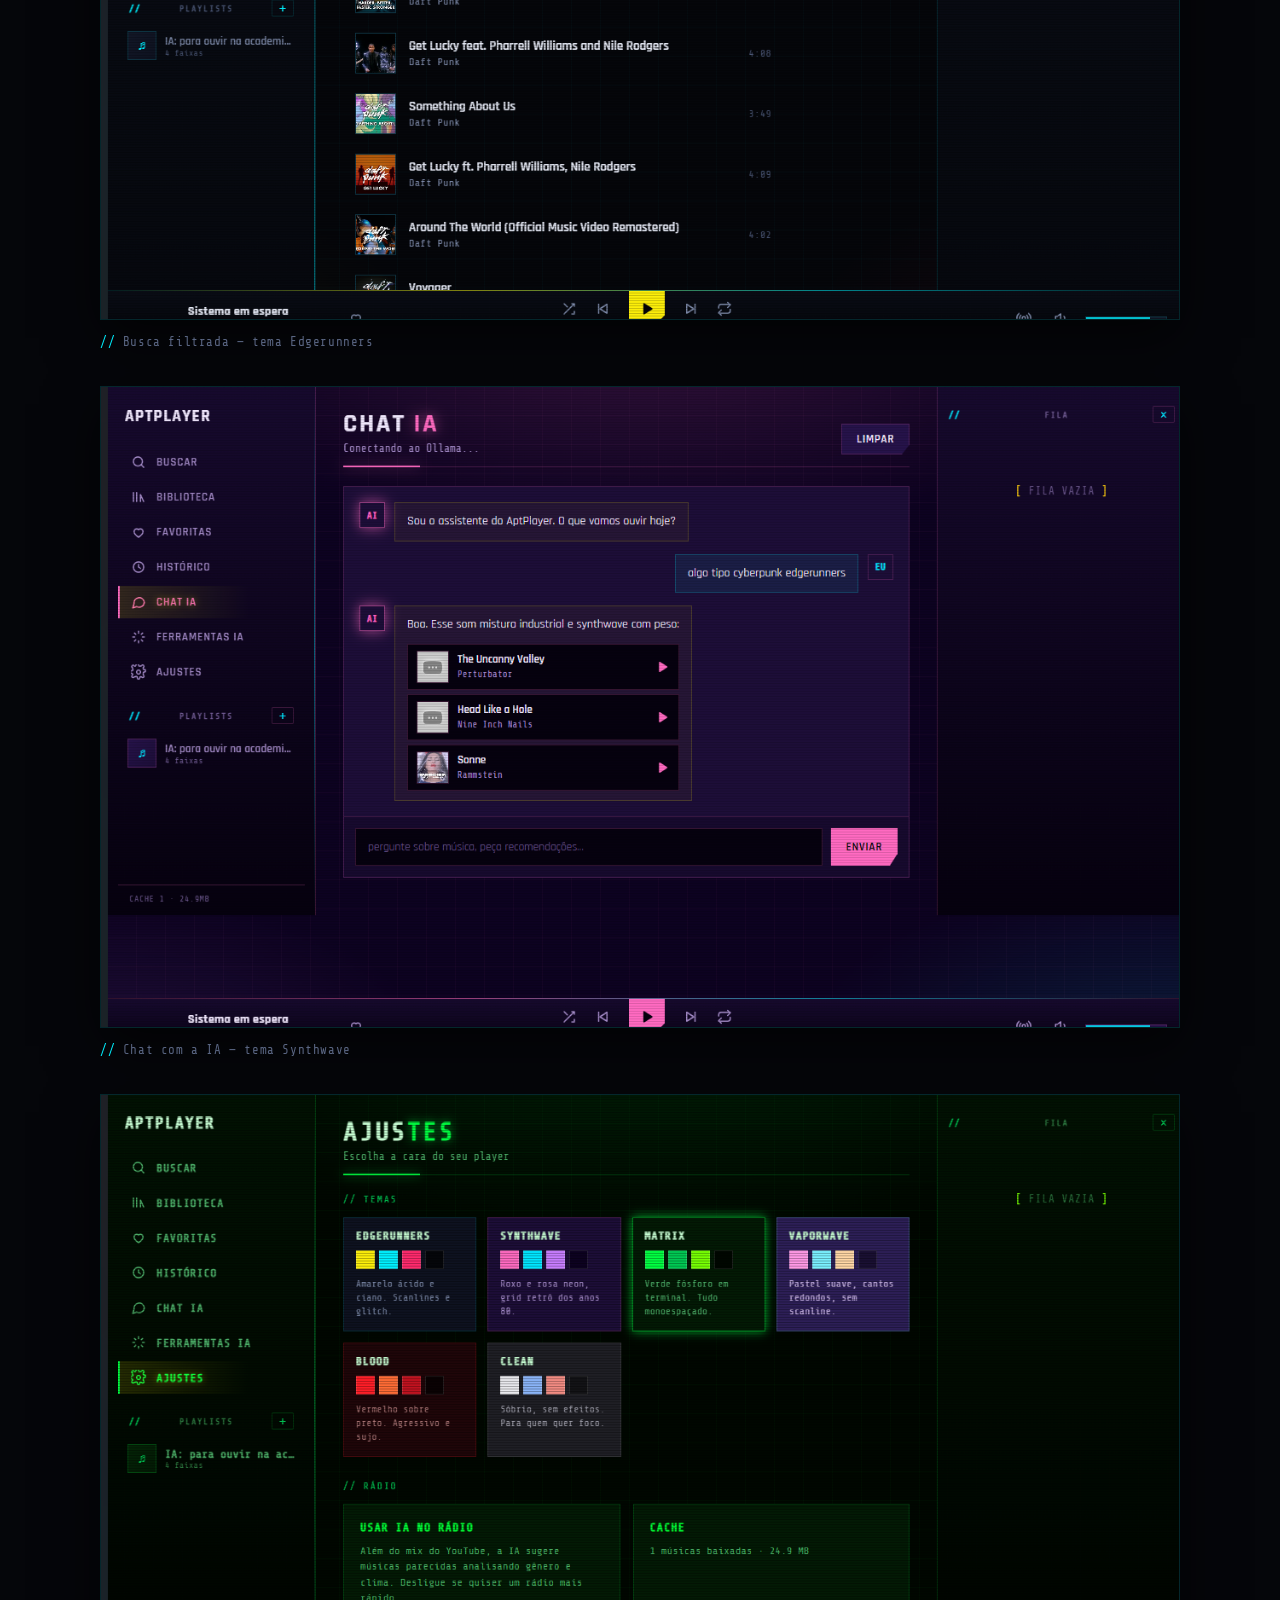
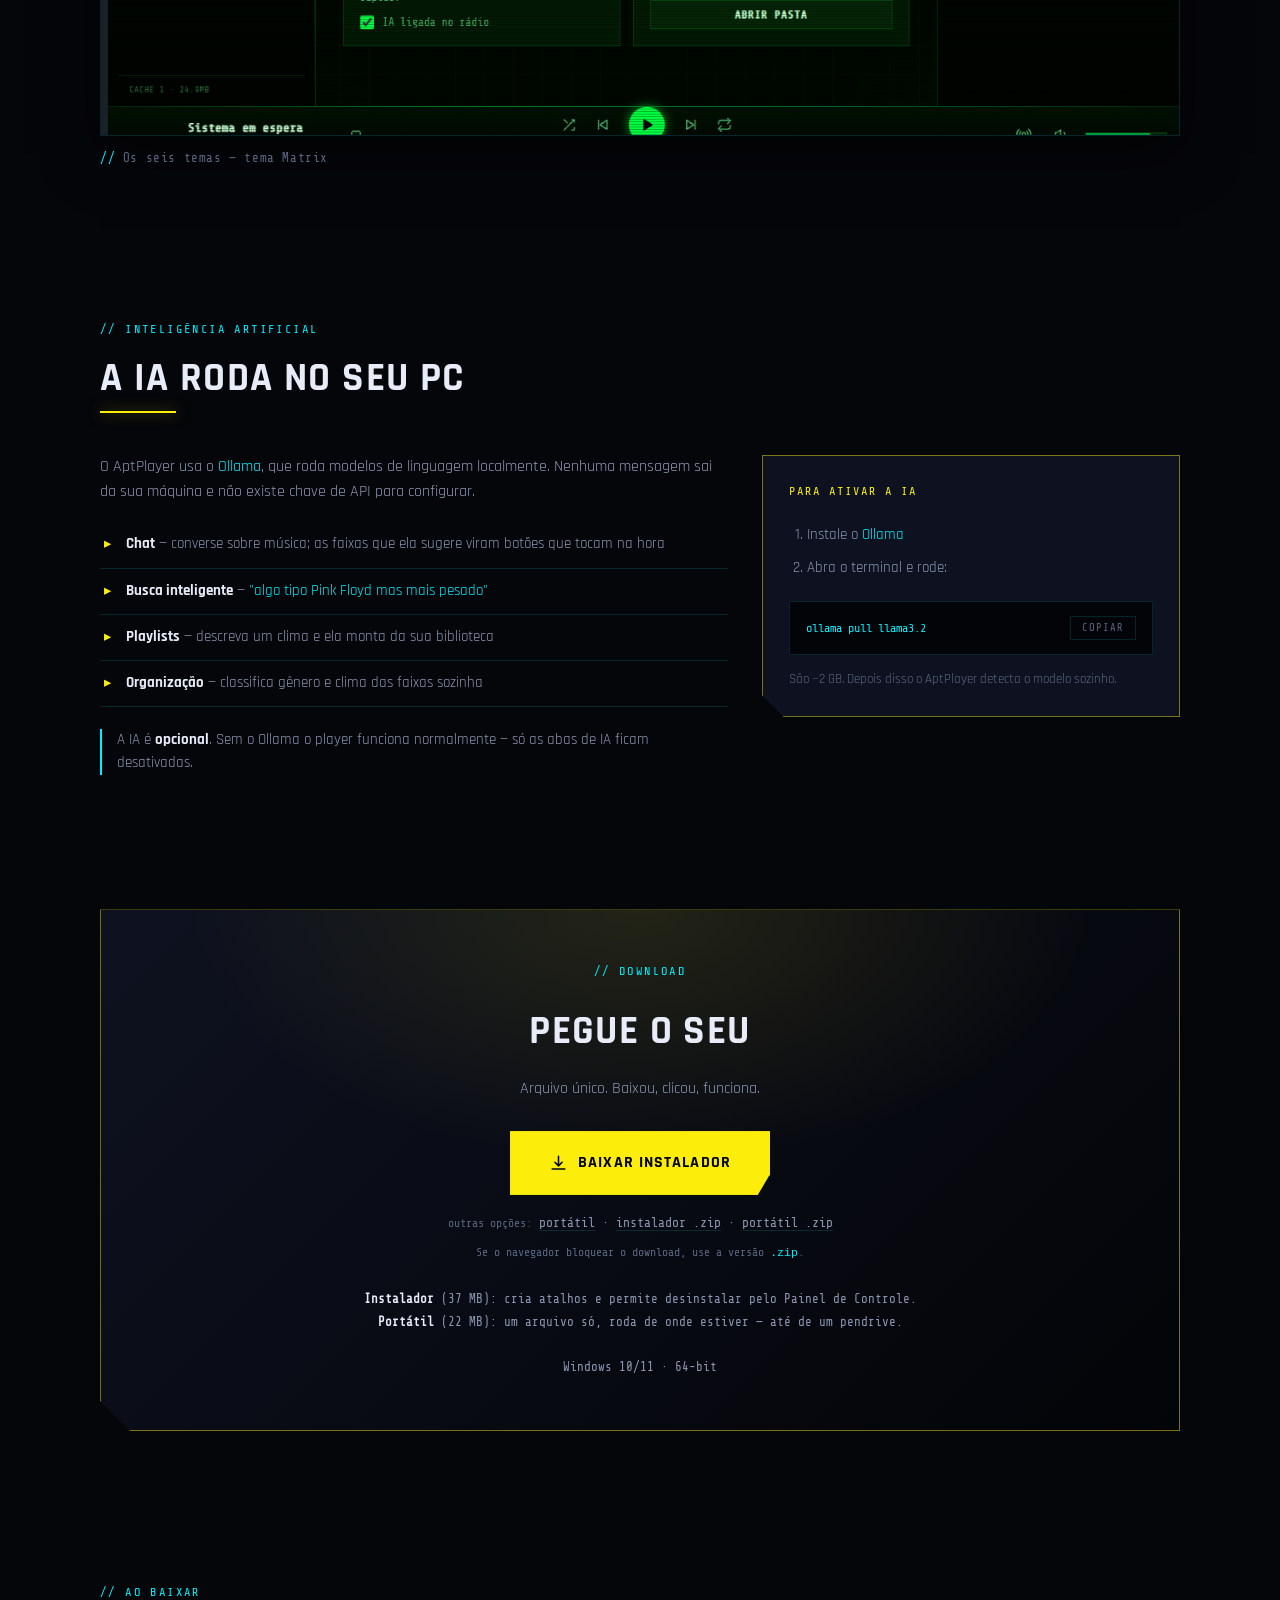
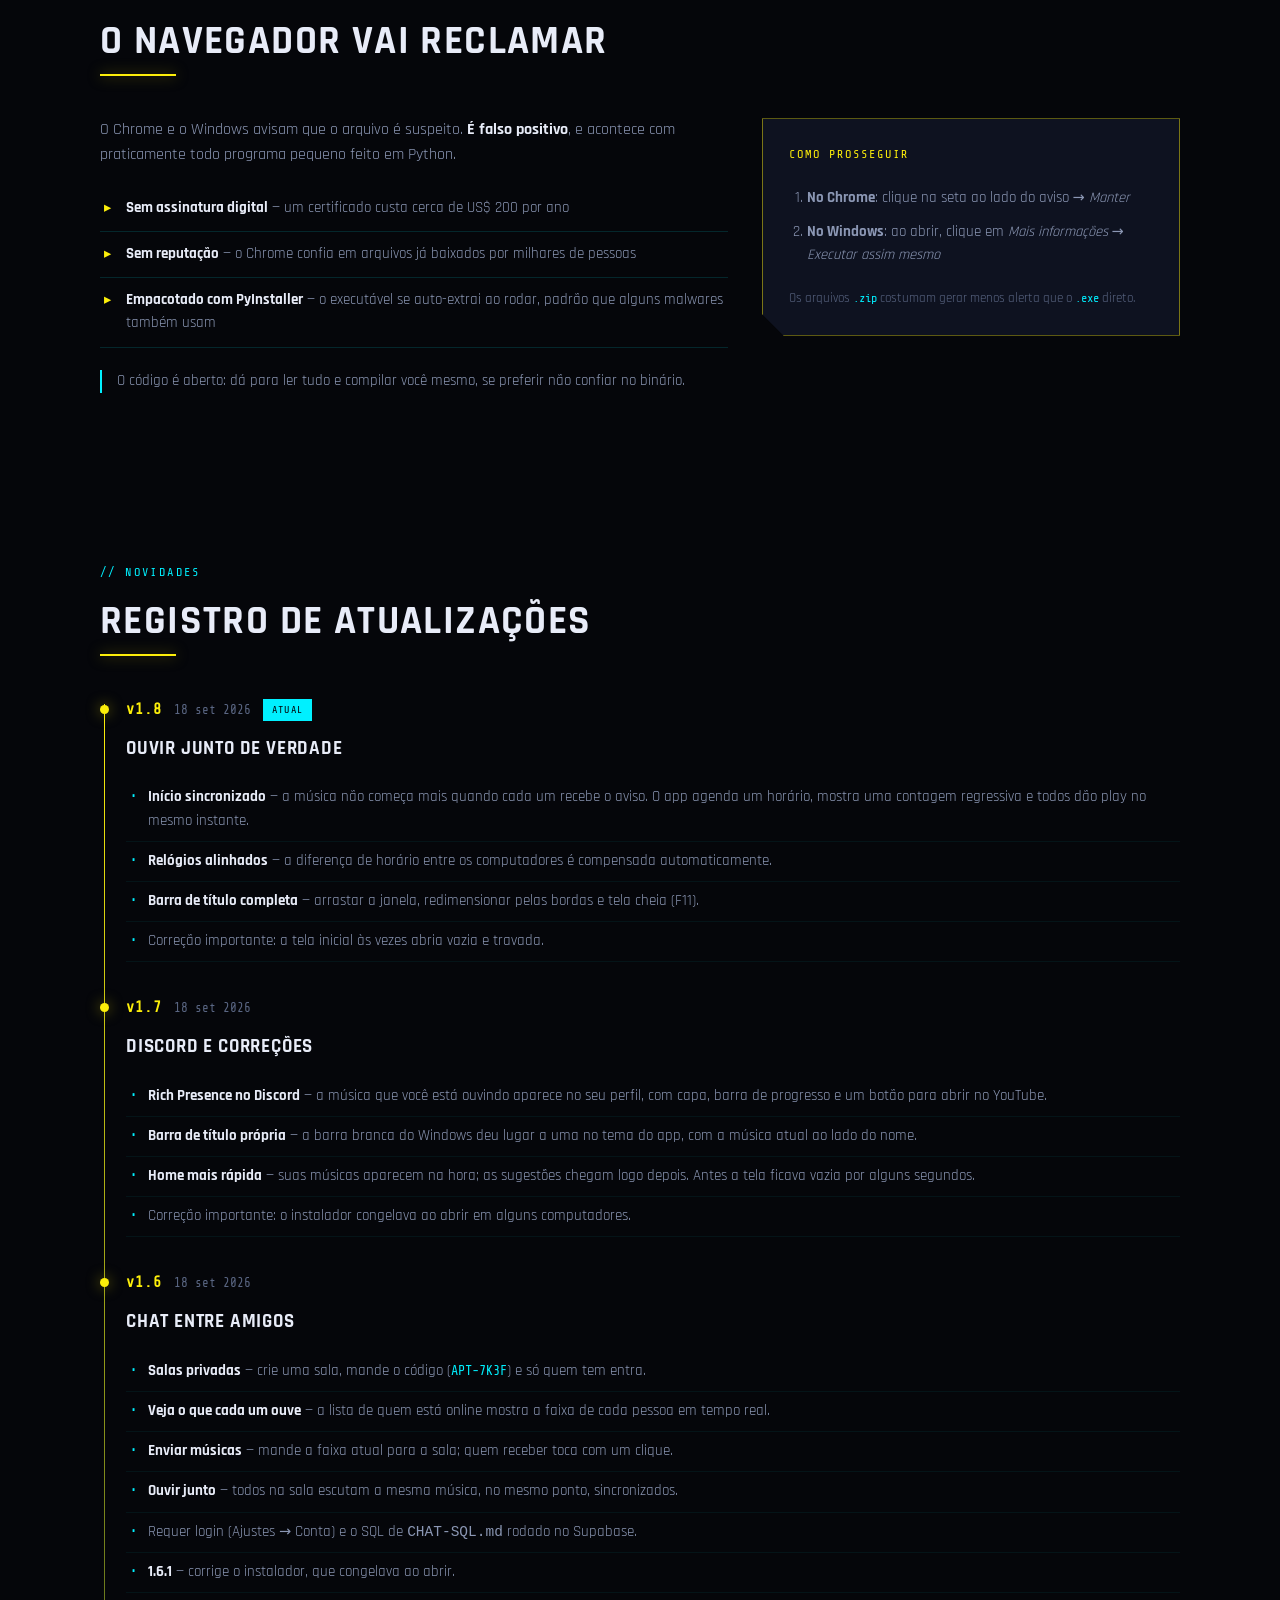
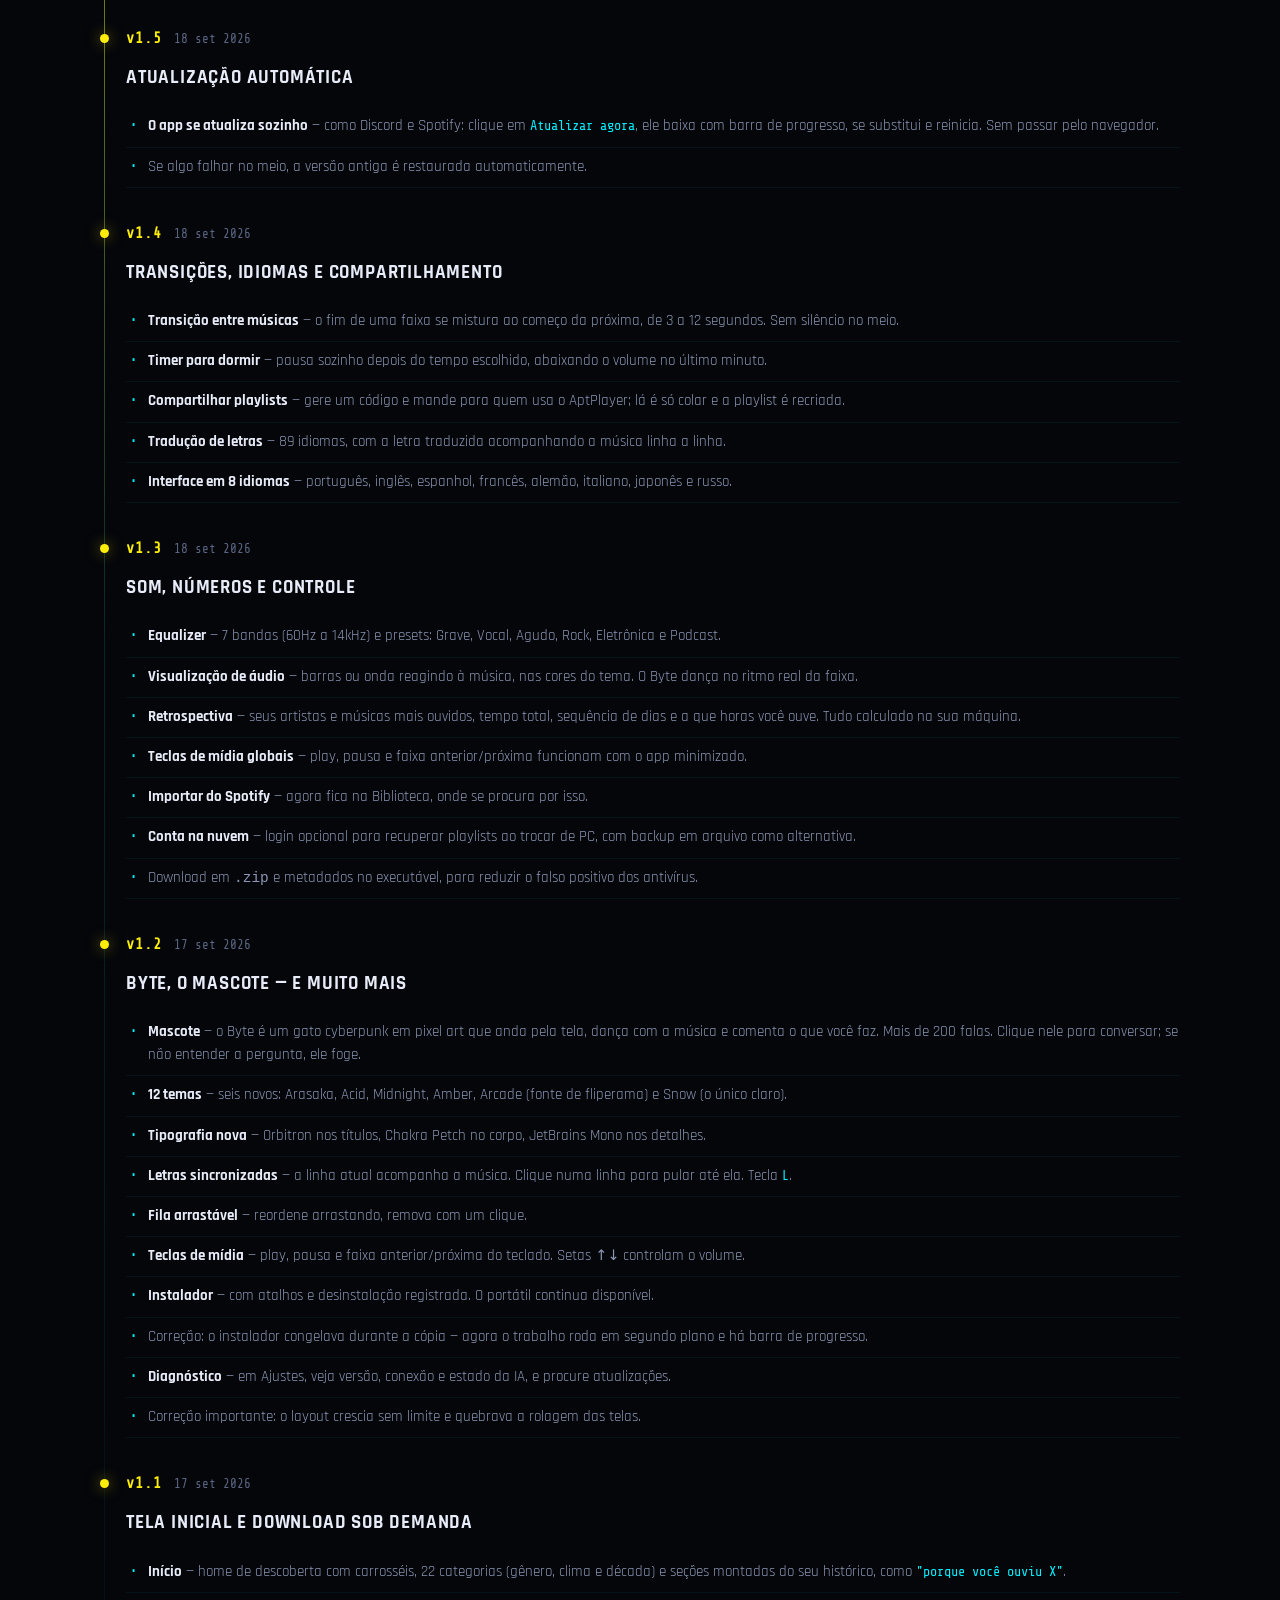
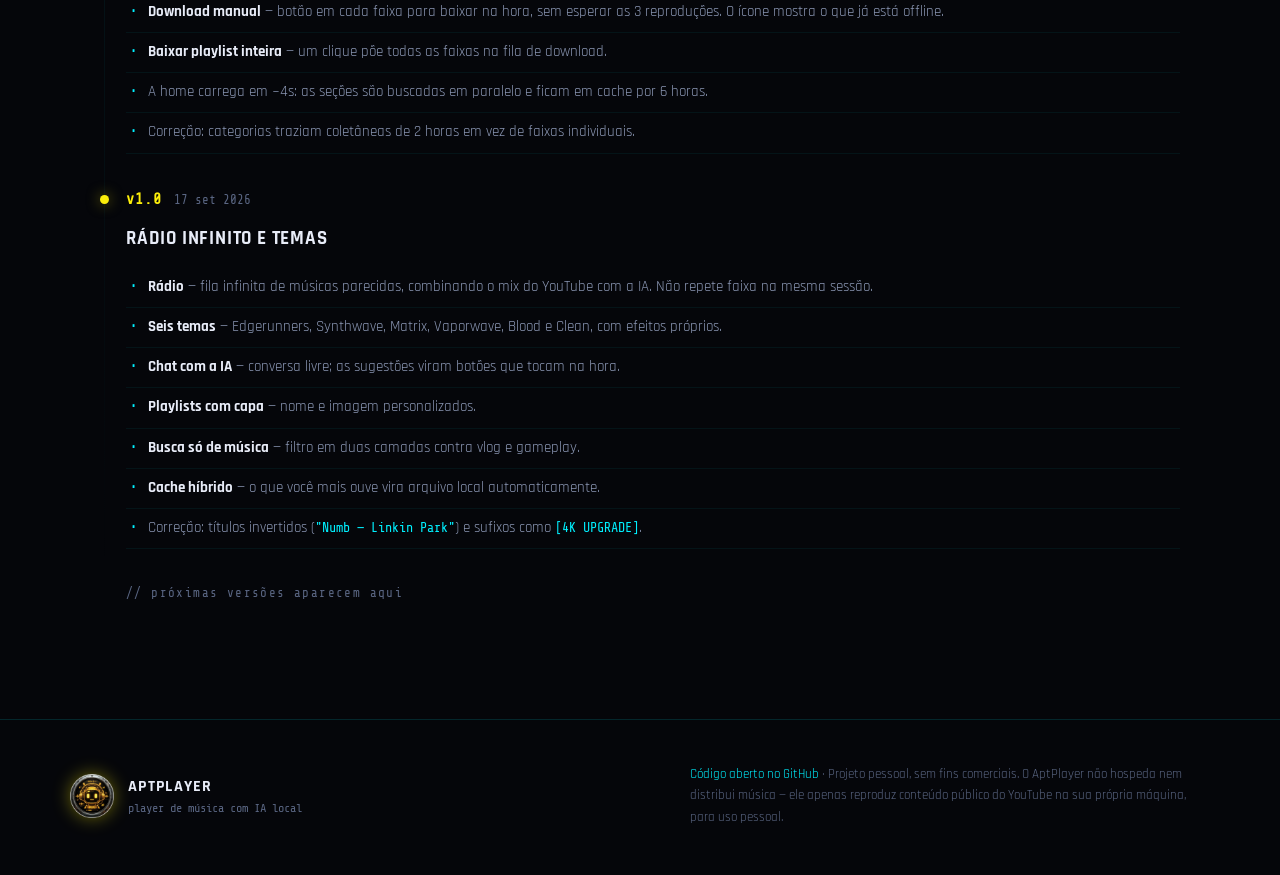
==== commit fe51dc41: "v1.8: inicio sincronizado, barra de titulo completa e correcao da home vazia" ====
--- a/docs/index.html
+++ b/docs/index.html
@@ -32,7 +32,7 @@
     <a href="#ia">IA</a>
     <a href="#avisos">Ao baixar</a>
     <a href="#changelog">Novidades</a>
-    <a class="nav-cta" href="https://github.com/betterdev11312/aptplayer/releases/download/v1.7.2/AptPlayer.exe" download>Baixar</a>
+    <a class="nav-cta" href="https://github.com/betterdev11312/aptplayer/releases/download/v1.8.0/AptPlayer.exe" download>Baixar</a>
   </div>
 </nav>
 
@@ -40,7 +40,7 @@
 <header class="hero" id="top">
   <div class="hero-inner">
     <div class="hero-text">
-      <div class="kicker">// v1.7.2 · Windows · instalador ou portátil</div>
+      <div class="kicker">// v1.8 · Windows · instalador ou portátil</div>
       <h1>Seu player.<br><span class="hl">Sua máquina.</span><br>Sem conta nenhuma.</h1>
       <p class="lead">
         Busca no YouTube, monta sua biblioteca, baixa o que você mais ouve e
@@ -48,7 +48,7 @@
         Sem login, sem API key, sem mensalidade.
       </p>
       <div class="hero-actions">
-        <a class="btn primary" href="https://github.com/betterdev11312/aptplayer/releases/download/v1.7.2/AptPlayer.exe" download>
+        <a class="btn primary" href="https://github.com/betterdev11312/aptplayer/releases/download/v1.8.0/AptPlayer.exe" download>
           <svg viewBox="0 0 24 24"><path d="M12 3v12m0 0 4.5-4.5M12 15l-4.5-4.5M4 19h16"/></svg>
           Baixar para Windows
         </a>
@@ -248,15 +248,15 @@
     <div class="kicker">// Download</div>
     <h2>Pegue o seu</h2>
     <p>Arquivo único. Baixou, clicou, funciona.</p>
-    <a class="btn primary big" href="https://github.com/betterdev11312/aptplayer/releases/download/v1.7.2/AptPlayer-Setup.exe" download>
+    <a class="btn primary big" href="https://github.com/betterdev11312/aptplayer/releases/download/v1.8.0/AptPlayer-Setup.exe" download>
       <svg viewBox="0 0 24 24"><path d="M12 3v12m0 0 4.5-4.5M12 15l-4.5-4.5M4 19h16"/></svg>
       Baixar instalador
     </a>
     <div class="dl-alt">
       <span>outras opções:</span>
-      <a href="https://github.com/betterdev11312/aptplayer/releases/download/v1.7.2/AptPlayer.exe" download>portátil</a> ·
-      <a href="https://github.com/betterdev11312/aptplayer/releases/download/v1.7.2/AptPlayer-Setup.zip" download>instalador .zip</a> ·
-      <a href="https://github.com/betterdev11312/aptplayer/releases/download/v1.7.2/AptPlayer.zip" download>portátil .zip</a>
+      <a href="https://github.com/betterdev11312/aptplayer/releases/download/v1.8.0/AptPlayer.exe" download>portátil</a> ·
+      <a href="https://github.com/betterdev11312/aptplayer/releases/download/v1.8.0/AptPlayer-Setup.zip" download>instalador .zip</a> ·
+      <a href="https://github.com/betterdev11312/aptplayer/releases/download/v1.8.0/AptPlayer.zip" download>portátil .zip</a>
       <div class="dl-zip-hint">
         Se o navegador bloquear o download, use a versão <code>.zip</code>.
       </div>
@@ -325,9 +325,26 @@
       <div class="entry-mark"></div>
       <div class="entry-body">
         <div class="entry-head">
+          <span class="version">v1.8</span>
+          <span class="date">18 set 2026</span>
+          <span class="badge-new">atual</span>
+        </div>
+        <h3>Ouvir junto de verdade</h3>
+        <ul>
+          <li><strong>Início sincronizado</strong> — a música não começa mais quando cada um recebe o aviso. O app agenda um horário, mostra uma contagem regressiva e todos dão play no mesmo instante.</li>
+          <li><strong>Relógios alinhados</strong> — a diferença de horário entre os computadores é compensada automaticamente.</li>
+          <li><strong>Barra de título completa</strong> — arrastar a janela, redimensionar pelas bordas e tela cheia (F11).</li>
+          <li>Correção importante: a tela inicial às vezes abria vazia e travada.</li>
+        </ul>
+      </div>
+    </article>
+
+    <article class="entry">
+      <div class="entry-mark"></div>
+      <div class="entry-body">
+        <div class="entry-head">
           <span class="version">v1.7</span>
           <span class="date">18 set 2026</span>
-          <span class="badge-new">atual</span>
         </div>
         <h3>Discord e correções</h3>
         <ul>
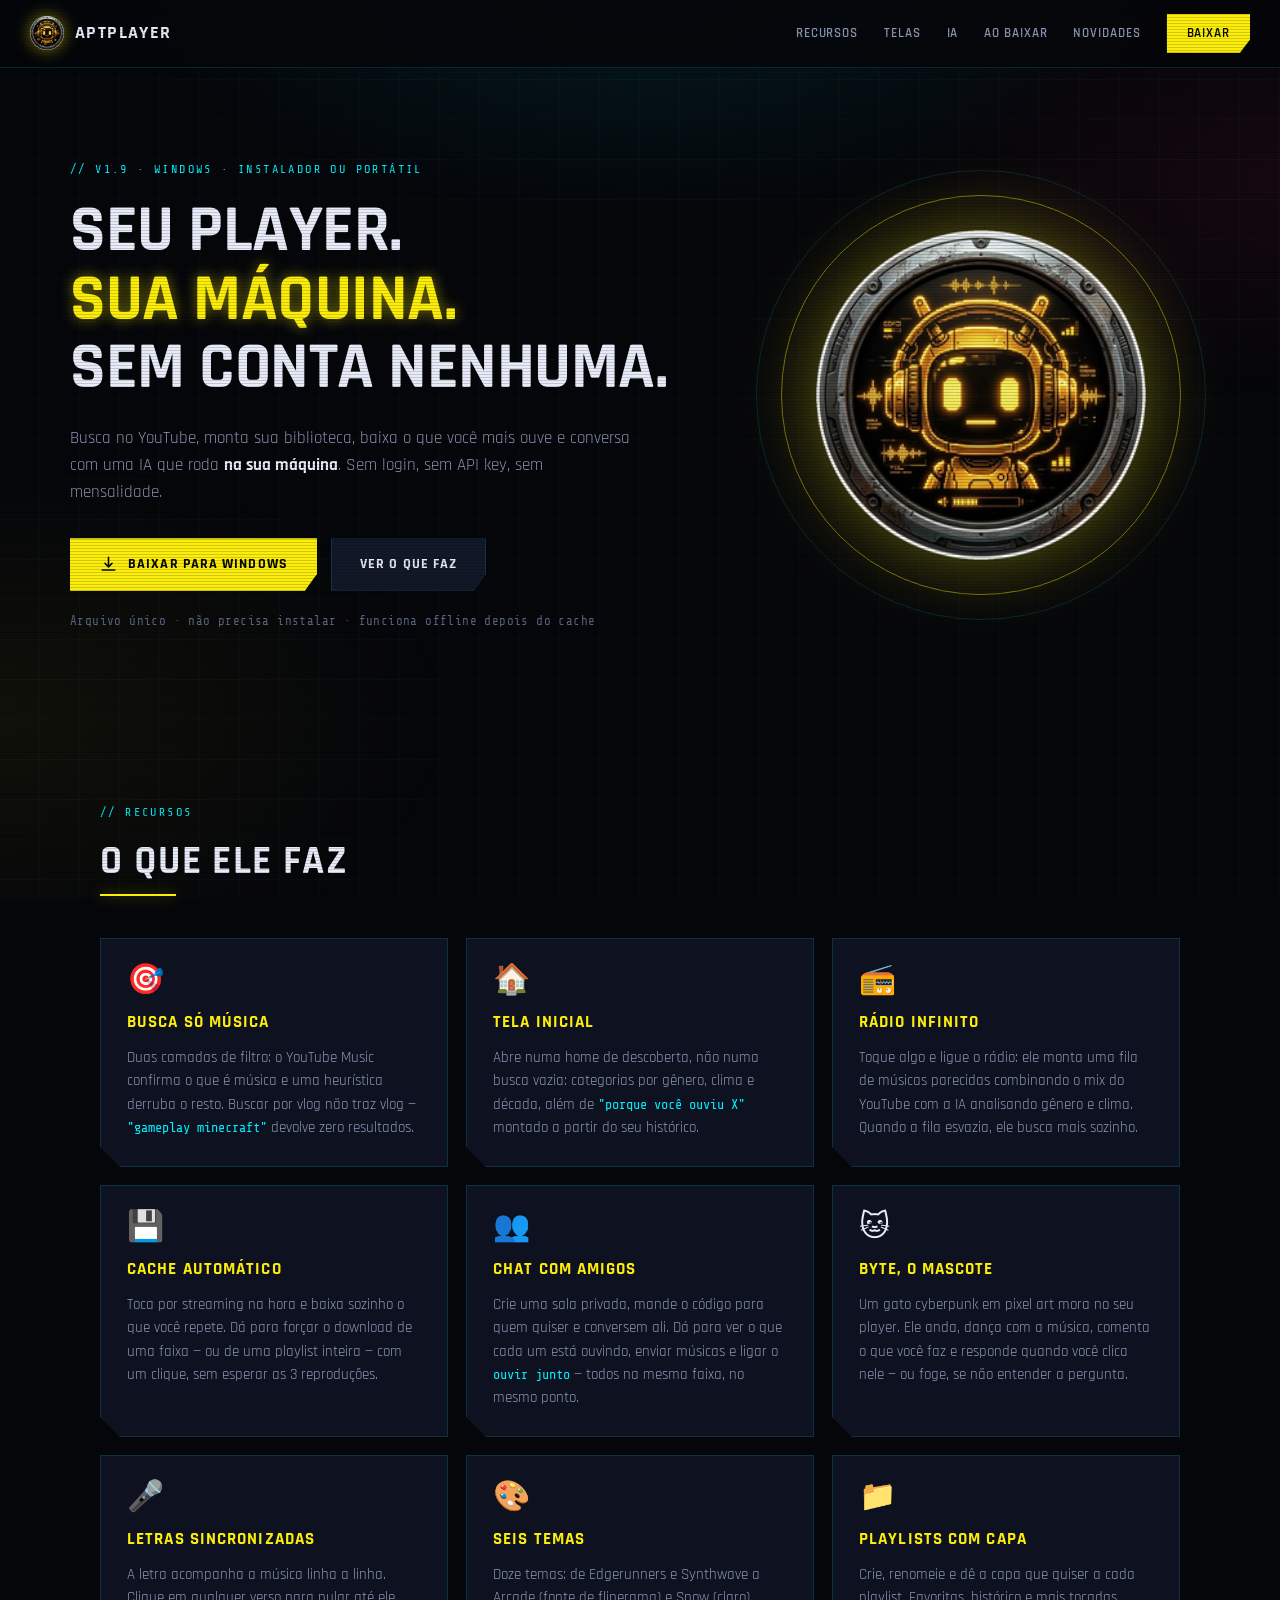
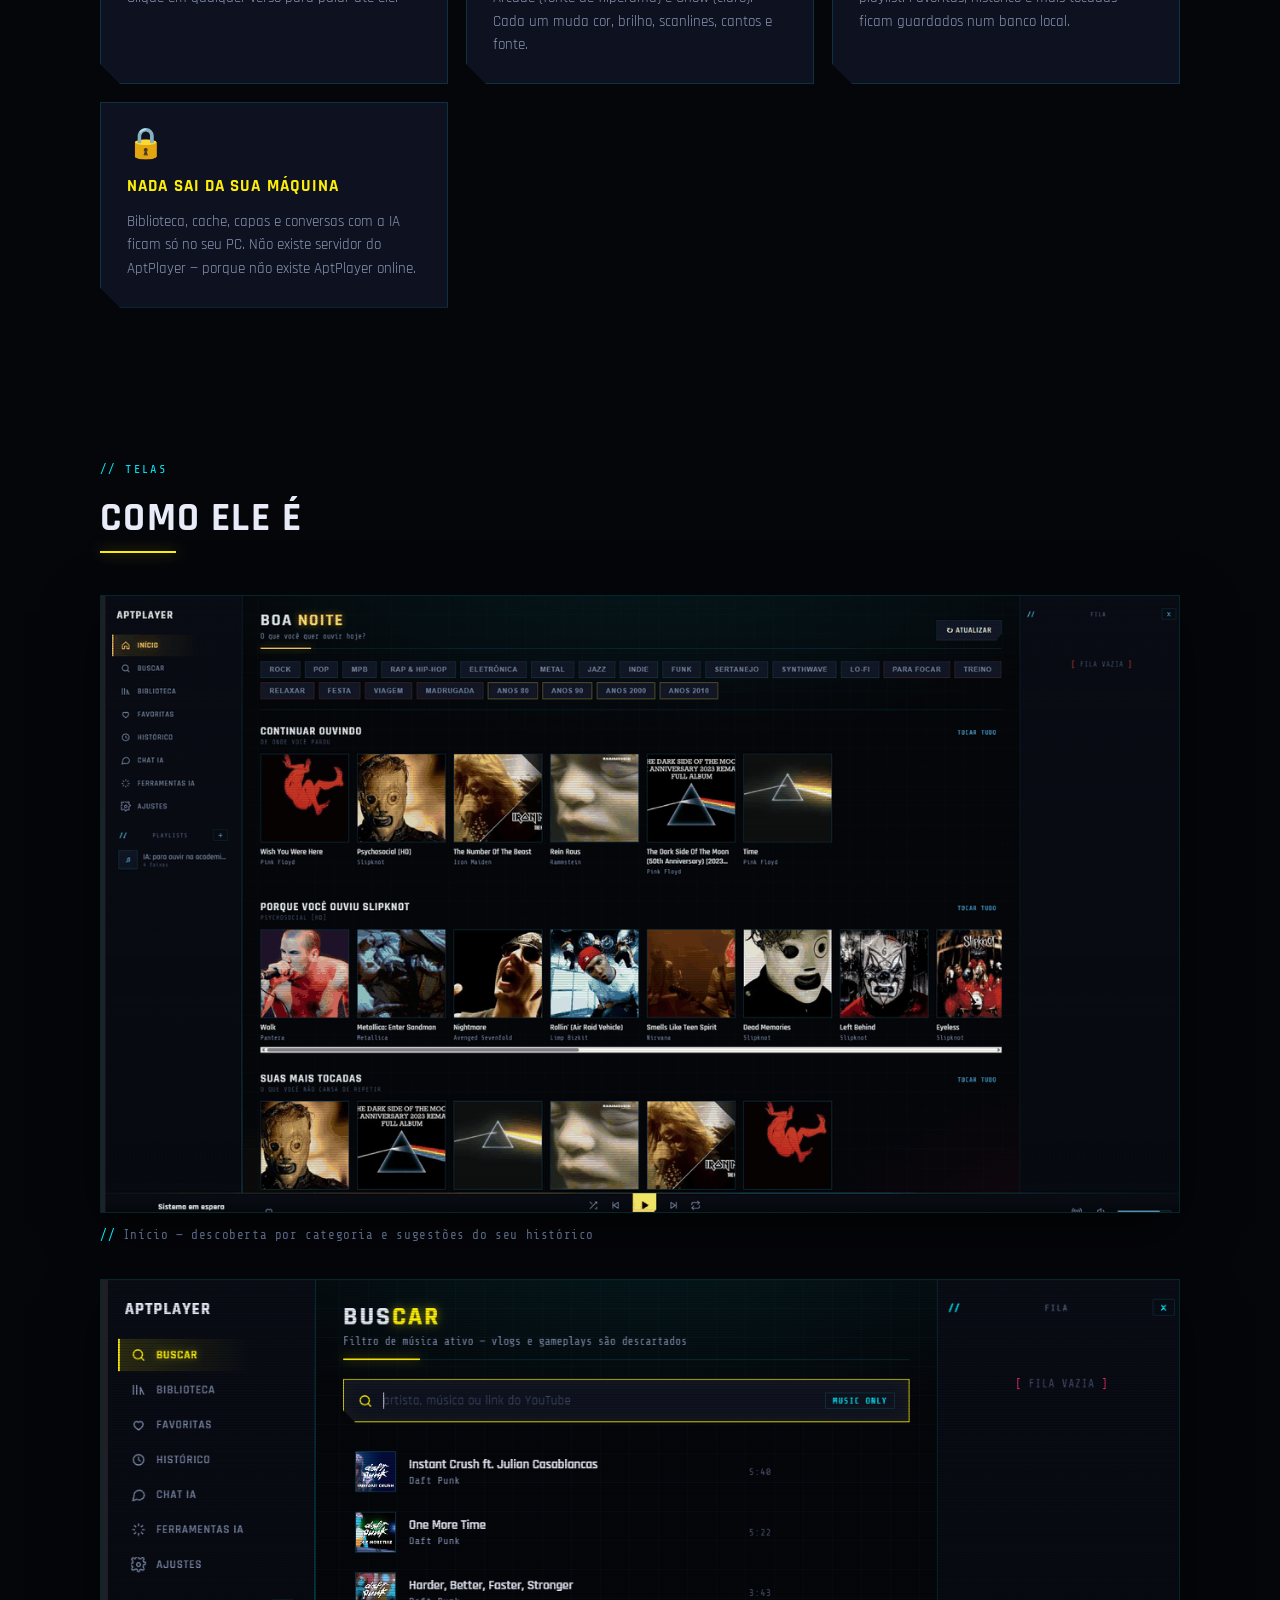
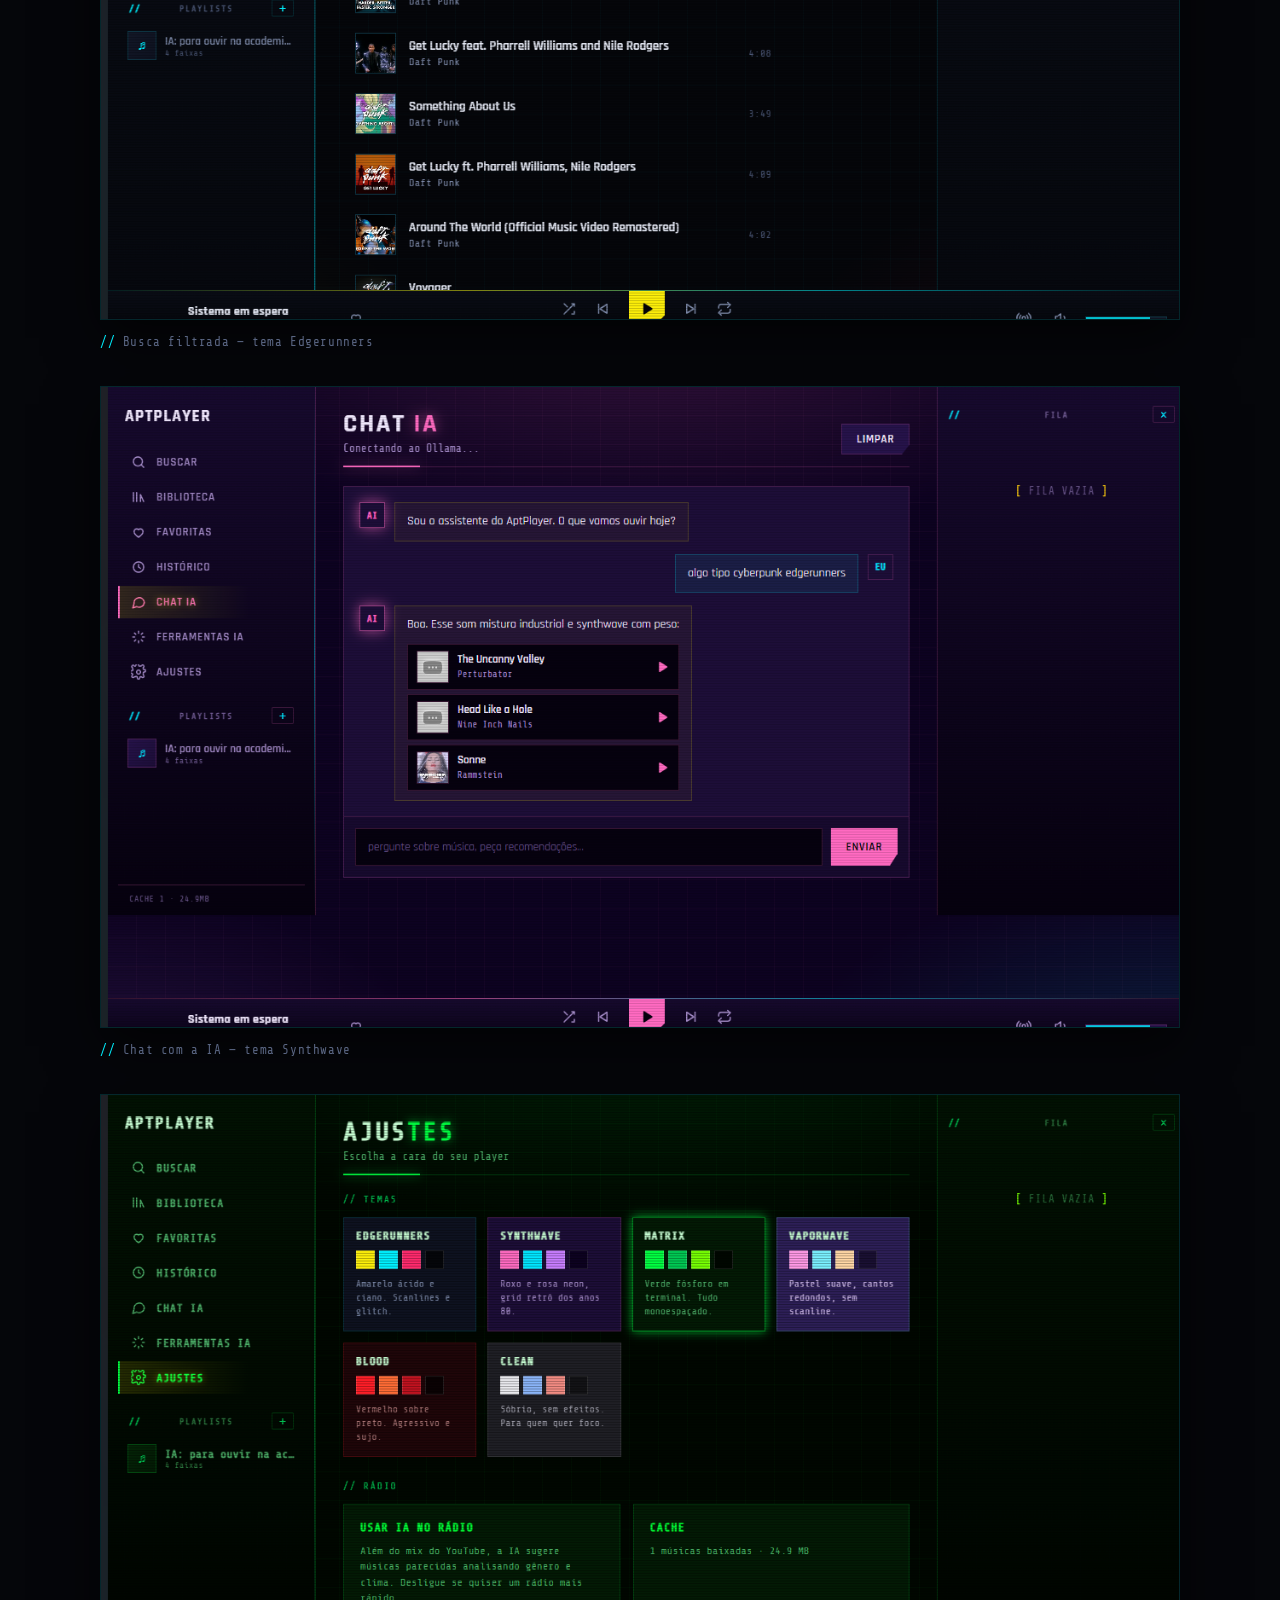
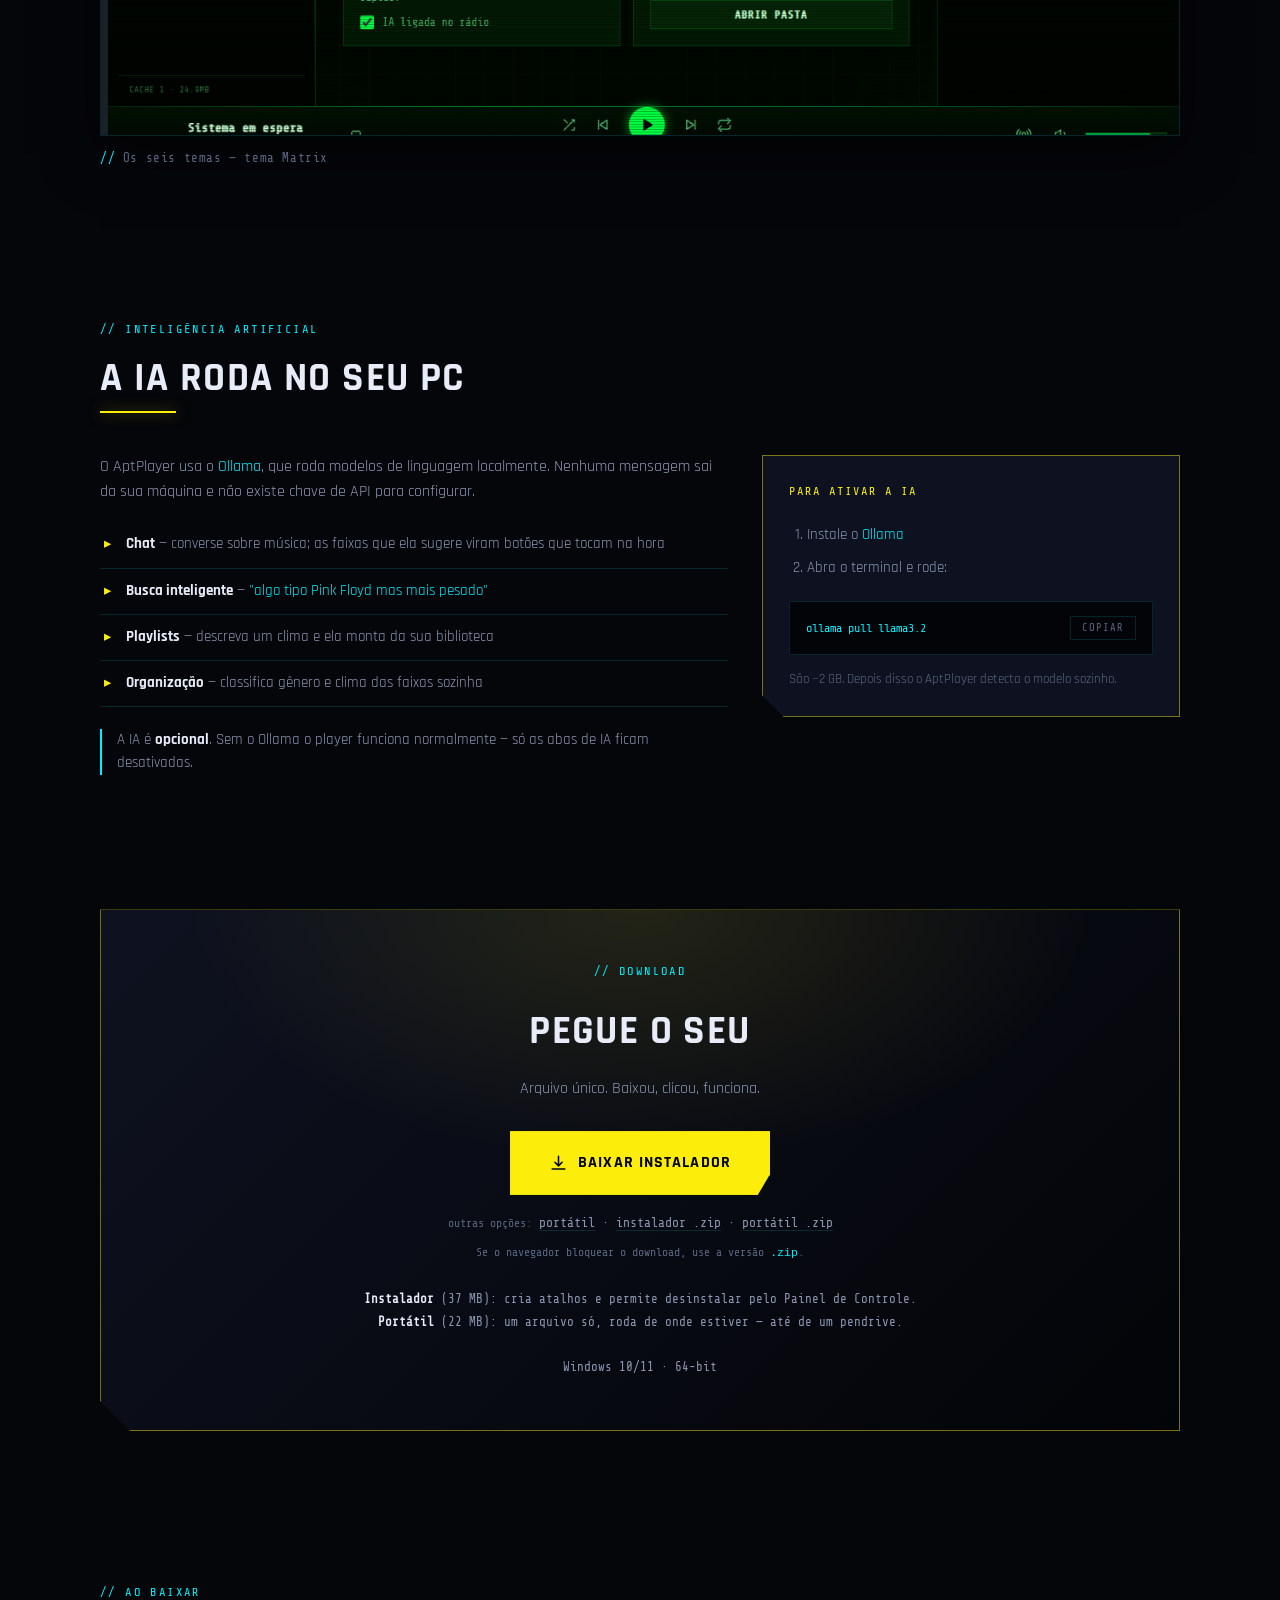
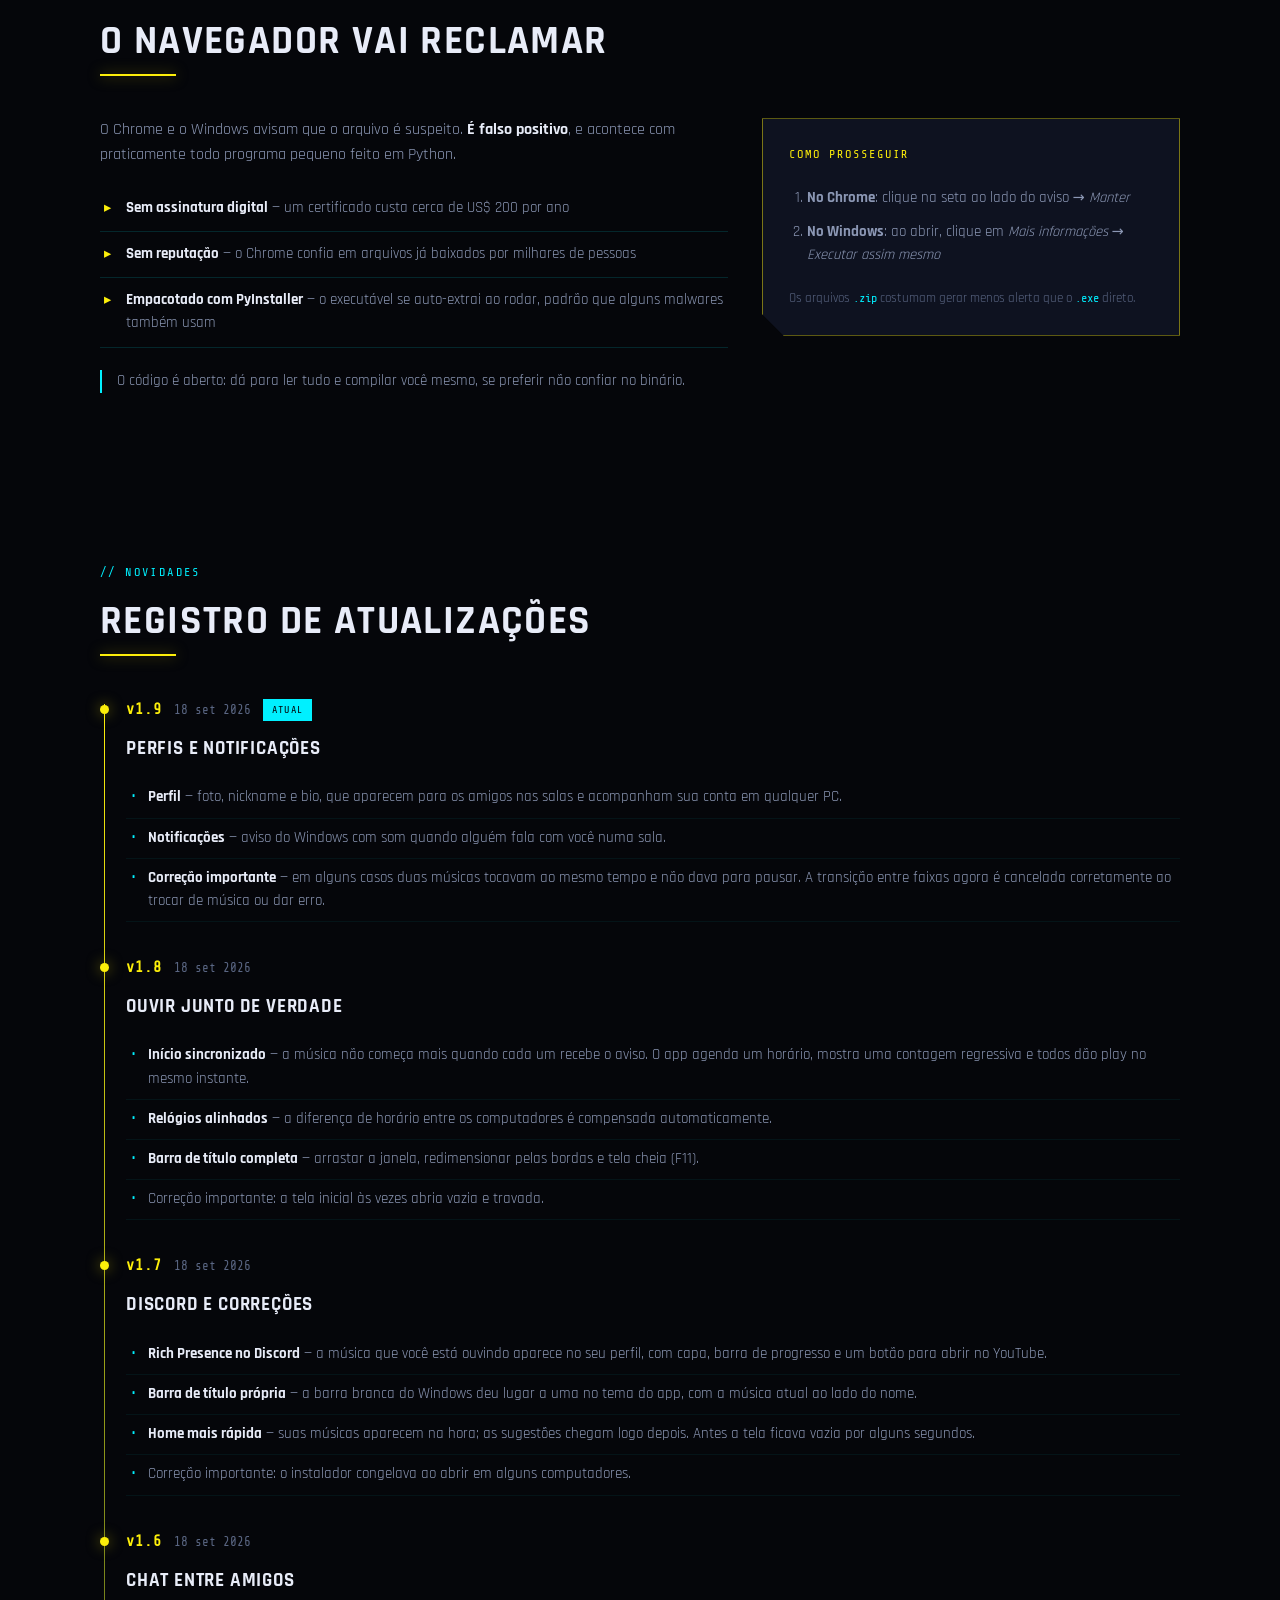
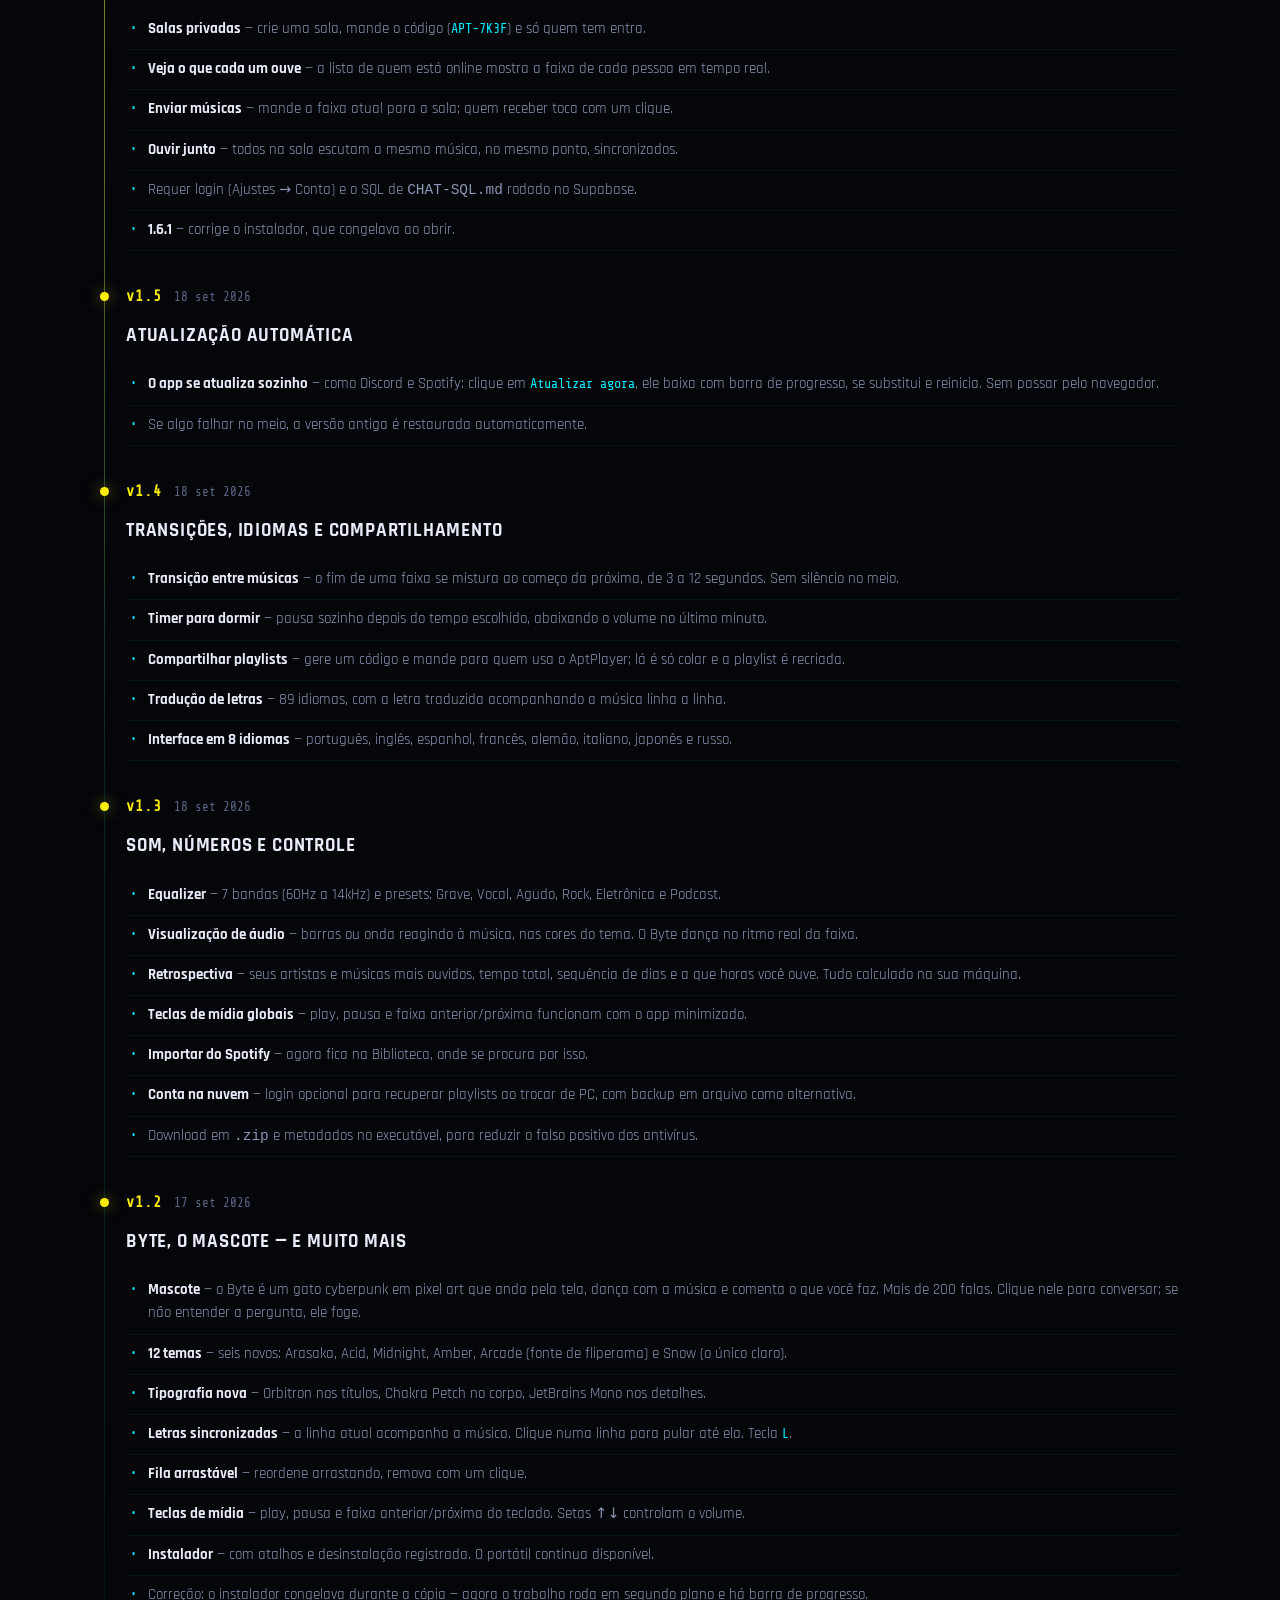
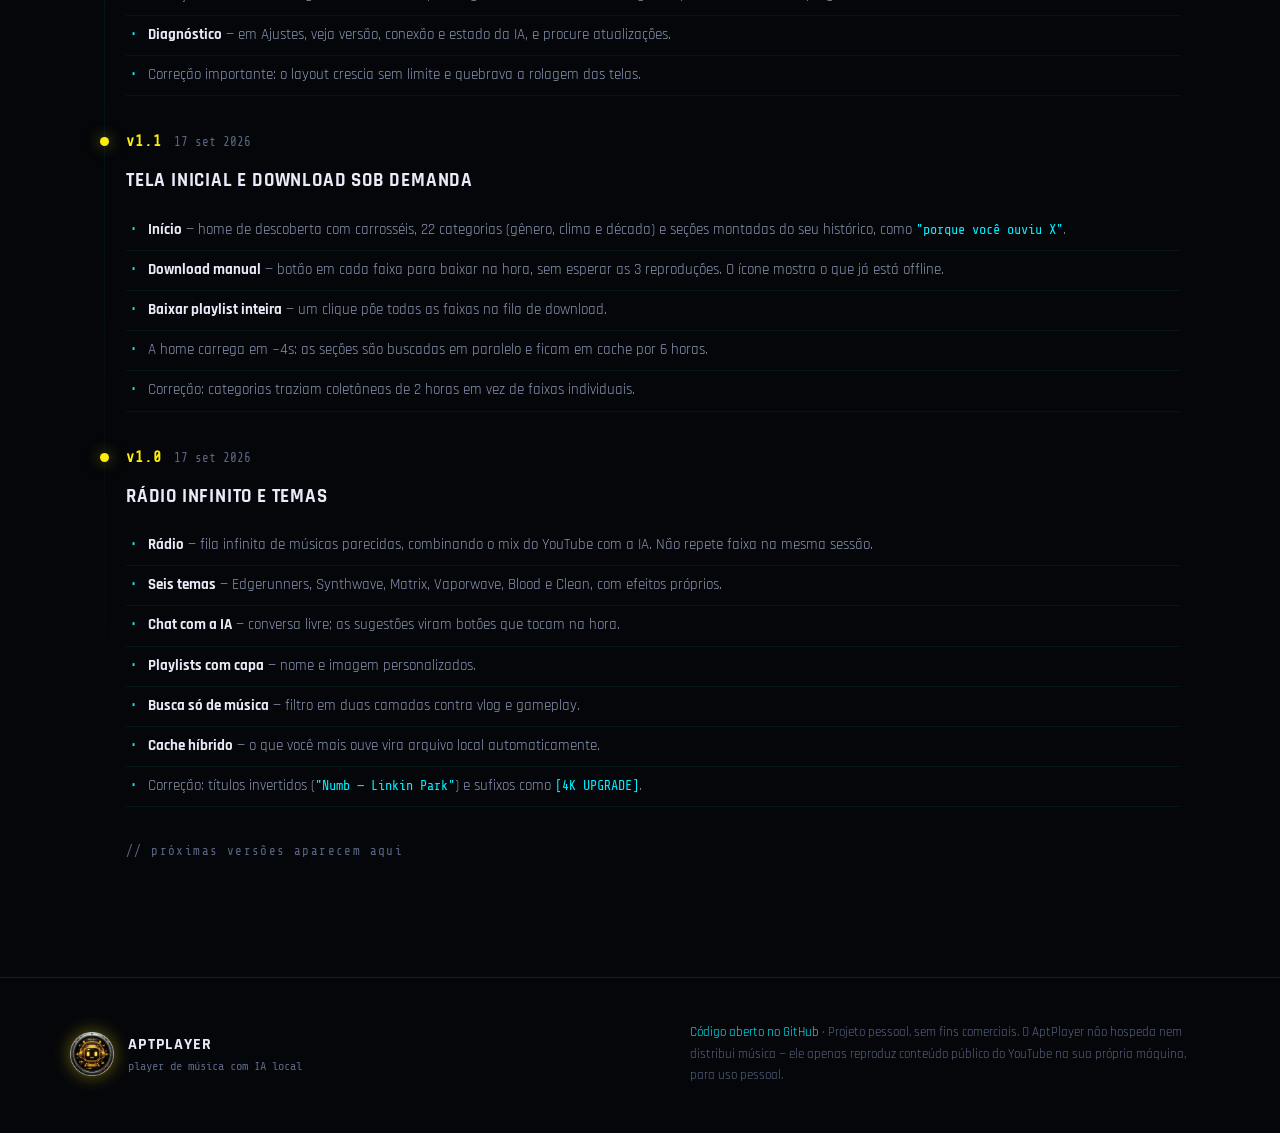
==== commit 428ad6fa: "v1.9: perfis, notificacoes e correcao de audio duplicado" ====
--- a/docs/index.html
+++ b/docs/index.html
@@ -32,7 +32,7 @@
     <a href="#ia">IA</a>
     <a href="#avisos">Ao baixar</a>
     <a href="#changelog">Novidades</a>
-    <a class="nav-cta" href="https://github.com/betterdev11312/aptplayer/releases/download/v1.8.0/AptPlayer.exe" download>Baixar</a>
+    <a class="nav-cta" href="https://github.com/betterdev11312/aptplayer/releases/download/v1.9.0/AptPlayer.exe" download>Baixar</a>
   </div>
 </nav>
 
@@ -40,7 +40,7 @@
 <header class="hero" id="top">
   <div class="hero-inner">
     <div class="hero-text">
-      <div class="kicker">// v1.8 · Windows · instalador ou portátil</div>
+      <div class="kicker">// v1.9 · Windows · instalador ou portátil</div>
       <h1>Seu player.<br><span class="hl">Sua máquina.</span><br>Sem conta nenhuma.</h1>
       <p class="lead">
         Busca no YouTube, monta sua biblioteca, baixa o que você mais ouve e
@@ -48,7 +48,7 @@
         Sem login, sem API key, sem mensalidade.
       </p>
       <div class="hero-actions">
-        <a class="btn primary" href="https://github.com/betterdev11312/aptplayer/releases/download/v1.8.0/AptPlayer.exe" download>
+        <a class="btn primary" href="https://github.com/betterdev11312/aptplayer/releases/download/v1.9.0/AptPlayer.exe" download>
           <svg viewBox="0 0 24 24"><path d="M12 3v12m0 0 4.5-4.5M12 15l-4.5-4.5M4 19h16"/></svg>
           Baixar para Windows
         </a>
@@ -248,15 +248,15 @@
     <div class="kicker">// Download</div>
     <h2>Pegue o seu</h2>
     <p>Arquivo único. Baixou, clicou, funciona.</p>
-    <a class="btn primary big" href="https://github.com/betterdev11312/aptplayer/releases/download/v1.8.0/AptPlayer-Setup.exe" download>
+    <a class="btn primary big" href="https://github.com/betterdev11312/aptplayer/releases/download/v1.9.0/AptPlayer-Setup.exe" download>
       <svg viewBox="0 0 24 24"><path d="M12 3v12m0 0 4.5-4.5M12 15l-4.5-4.5M4 19h16"/></svg>
       Baixar instalador
     </a>
     <div class="dl-alt">
       <span>outras opções:</span>
-      <a href="https://github.com/betterdev11312/aptplayer/releases/download/v1.8.0/AptPlayer.exe" download>portátil</a> ·
-      <a href="https://github.com/betterdev11312/aptplayer/releases/download/v1.8.0/AptPlayer-Setup.zip" download>instalador .zip</a> ·
-      <a href="https://github.com/betterdev11312/aptplayer/releases/download/v1.8.0/AptPlayer.zip" download>portátil .zip</a>
+      <a href="https://github.com/betterdev11312/aptplayer/releases/download/v1.9.0/AptPlayer.exe" download>portátil</a> ·
+      <a href="https://github.com/betterdev11312/aptplayer/releases/download/v1.9.0/AptPlayer-Setup.zip" download>instalador .zip</a> ·
+      <a href="https://github.com/betterdev11312/aptplayer/releases/download/v1.9.0/AptPlayer.zip" download>portátil .zip</a>
       <div class="dl-zip-hint">
         Se o navegador bloquear o download, use a versão <code>.zip</code>.
       </div>
@@ -325,9 +325,25 @@
       <div class="entry-mark"></div>
       <div class="entry-body">
         <div class="entry-head">
+          <span class="version">v1.9</span>
+          <span class="date">18 set 2026</span>
+          <span class="badge-new">atual</span>
+        </div>
+        <h3>Perfis e notificações</h3>
+        <ul>
+          <li><strong>Perfil</strong> — foto, nickname e bio, que aparecem para os amigos nas salas e acompanham sua conta em qualquer PC.</li>
+          <li><strong>Notificações</strong> — aviso do Windows com som quando alguém fala com você numa sala.</li>
+          <li><strong>Correção importante</strong> — em alguns casos duas músicas tocavam ao mesmo tempo e não dava para pausar. A transição entre faixas agora é cancelada corretamente ao trocar de música ou dar erro.</li>
+        </ul>
+      </div>
+    </article>
+
+    <article class="entry">
+      <div class="entry-mark"></div>
+      <div class="entry-body">
+        <div class="entry-head">
           <span class="version">v1.8</span>
           <span class="date">18 set 2026</span>
-          <span class="badge-new">atual</span>
         </div>
         <h3>Ouvir junto de verdade</h3>
         <ul>
